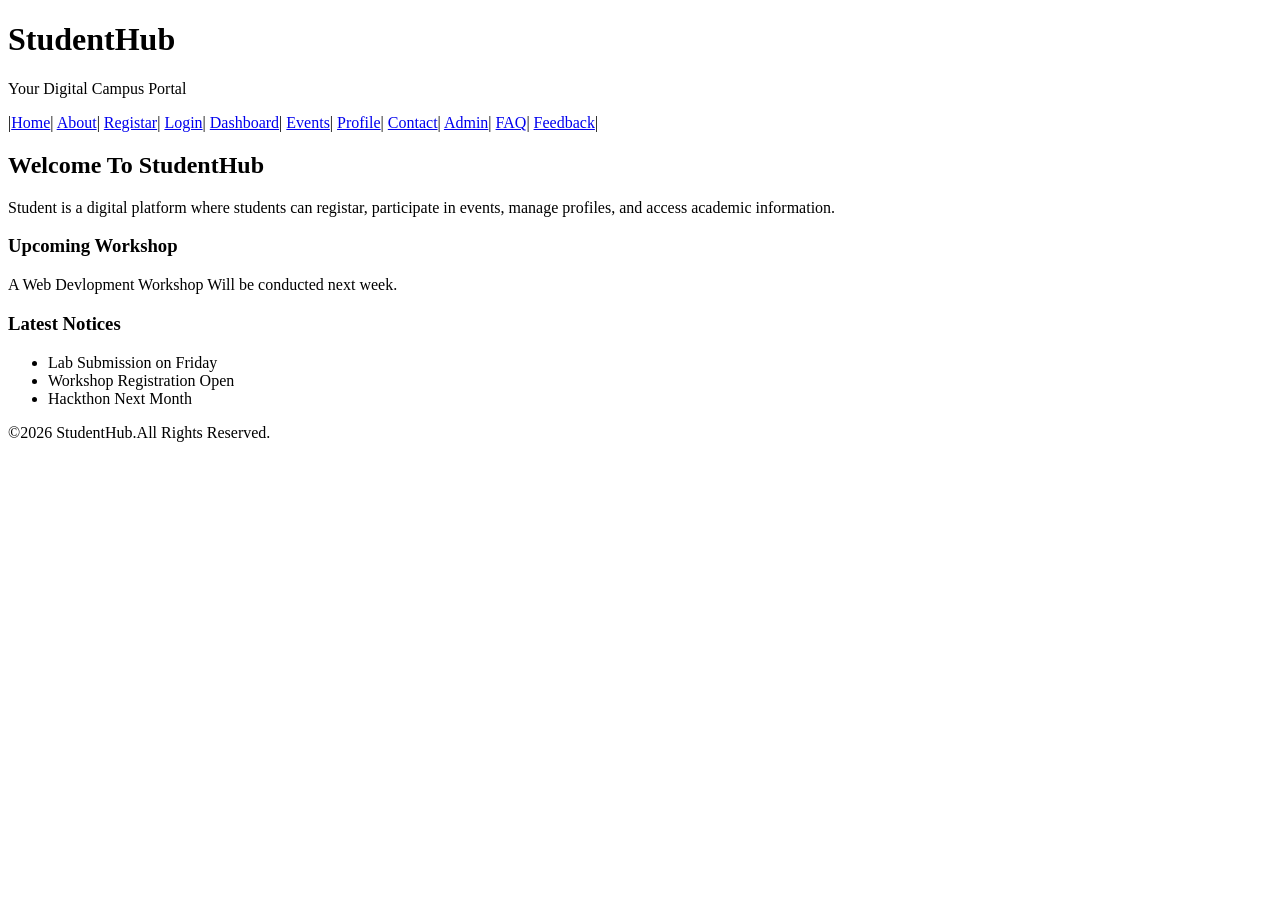
==== pages/index.html @ 727a4612 "Completed Practical 2 - Semantic HTML5 Structure" ====
<!DOCTYPE html>
<html lang="en">
<head>
    <meta charset="UTF-8">
    <meta name="viewport" content="width=device-width, initial-scale=1.0">
    <title>StudentHub - Home</title>
</head>
<body>
    <header>
        <h1>
             StudentHub
        </h1>
        <p>
           Your Digital Campus Portal
        </p>
        <nav>
        |<a href="index.html">Home</a>|
        <a href="about.html">About</a>|
        <a href="registar.html">Registar</a>|
        <a href="login.html">Login</a>|
        <a href="dashboard.html">Dashboard</a>|
        <a href="events.html">Events</a>|
        <a href="profile.html">Profile</a>|
        <a href="contact.html">Contact</a>|
        <a href="admin.html">Admin</a>|
        <a href="faq.html">FAQ</a>|
        <a href="feedback.html">Feedback</a>|
        </nav>
        </header>
        <main>
            <section>
                <h2>
                    Welcome To StudentHub
                </h2>
                <p>
                    Student is a digital platform where students can registar,
                     participate in events, manage profiles, and access academic information.
                </p>
            </section>
            <article>
                <h3>
                    Upcoming Workshop
                </h3>
                <p>
                    A Web Devlopment Workshop Will be conducted next week.
                </p>
            </article>
            <aside>
                <h3>
                    Latest Notices
                </h3>
                <ul>
                    <li>Lab Submission on Friday</li>
                    <li>Workshop Registration Open</li>
                    <li>Hackthon Next Month</li>
                </ul>
            </aside>
        </main>
        <footer>
            <p>&copy;2026 StudentHub.All Rights Reserved.</p>
        </footer>
</body>
</html>
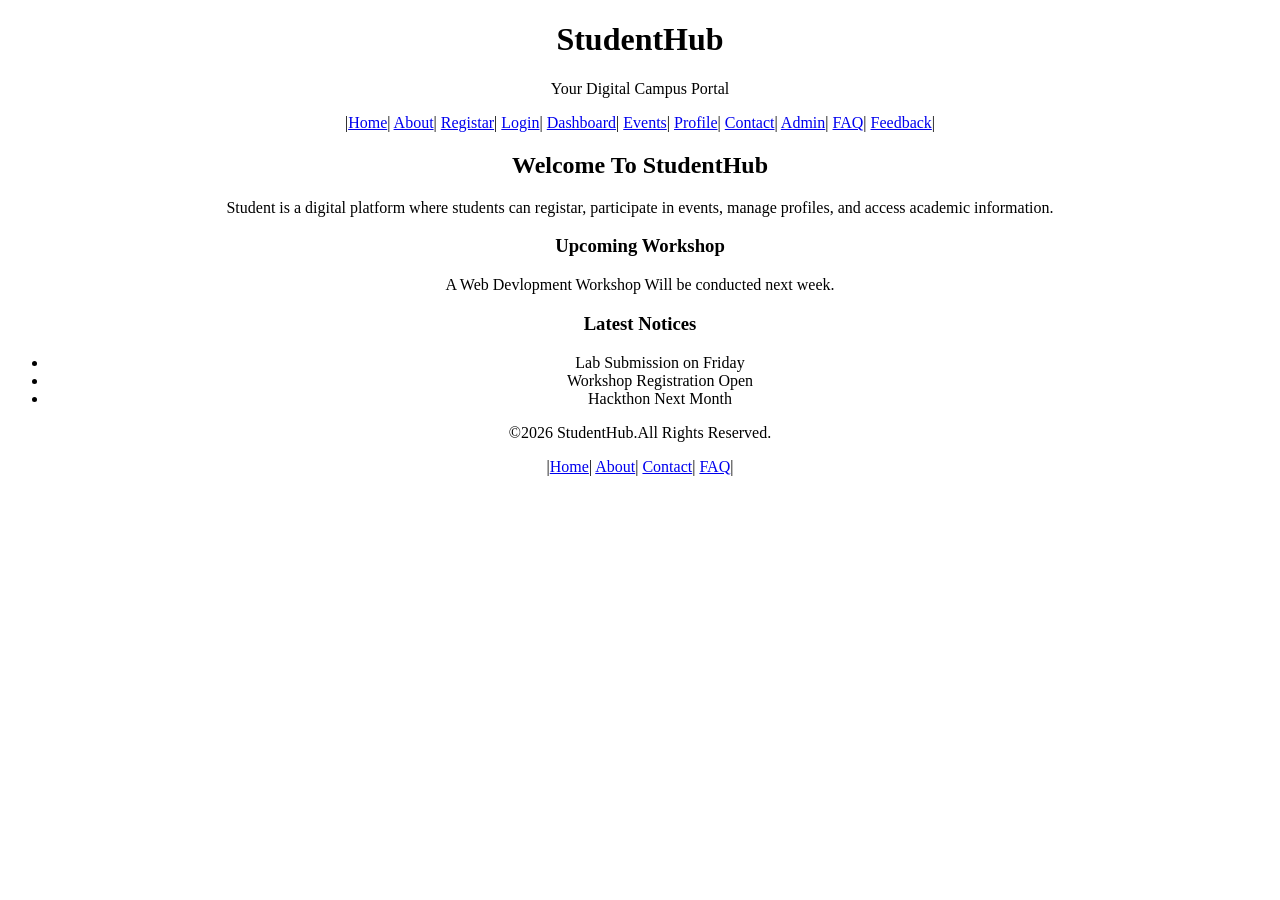
==== commit c5254215: "Completed Practical 2 - Semantic HTML5 Structure" ====
--- a/pages/index.html
+++ b/pages/index.html
@@ -5,7 +5,7 @@
     <meta name="viewport" content="width=device-width, initial-scale=1.0">
     <title>StudentHub - Home</title>
 </head>
-<body>
+<body style="text-align: center;">
     <header>
         <h1>
              StudentHub
@@ -59,5 +59,11 @@
         <footer>
             <p>&copy;2026 StudentHub.All Rights Reserved.</p>
         </footer>
+        <nav>
+        |<a href="index.html">Home</a>|
+        <a href="about.html">About</a>|
+         <a href="contact.html">Contact</a>|
+         <a href="faq.html">FAQ</a>|
+        </nav>
 </body>
 </html>
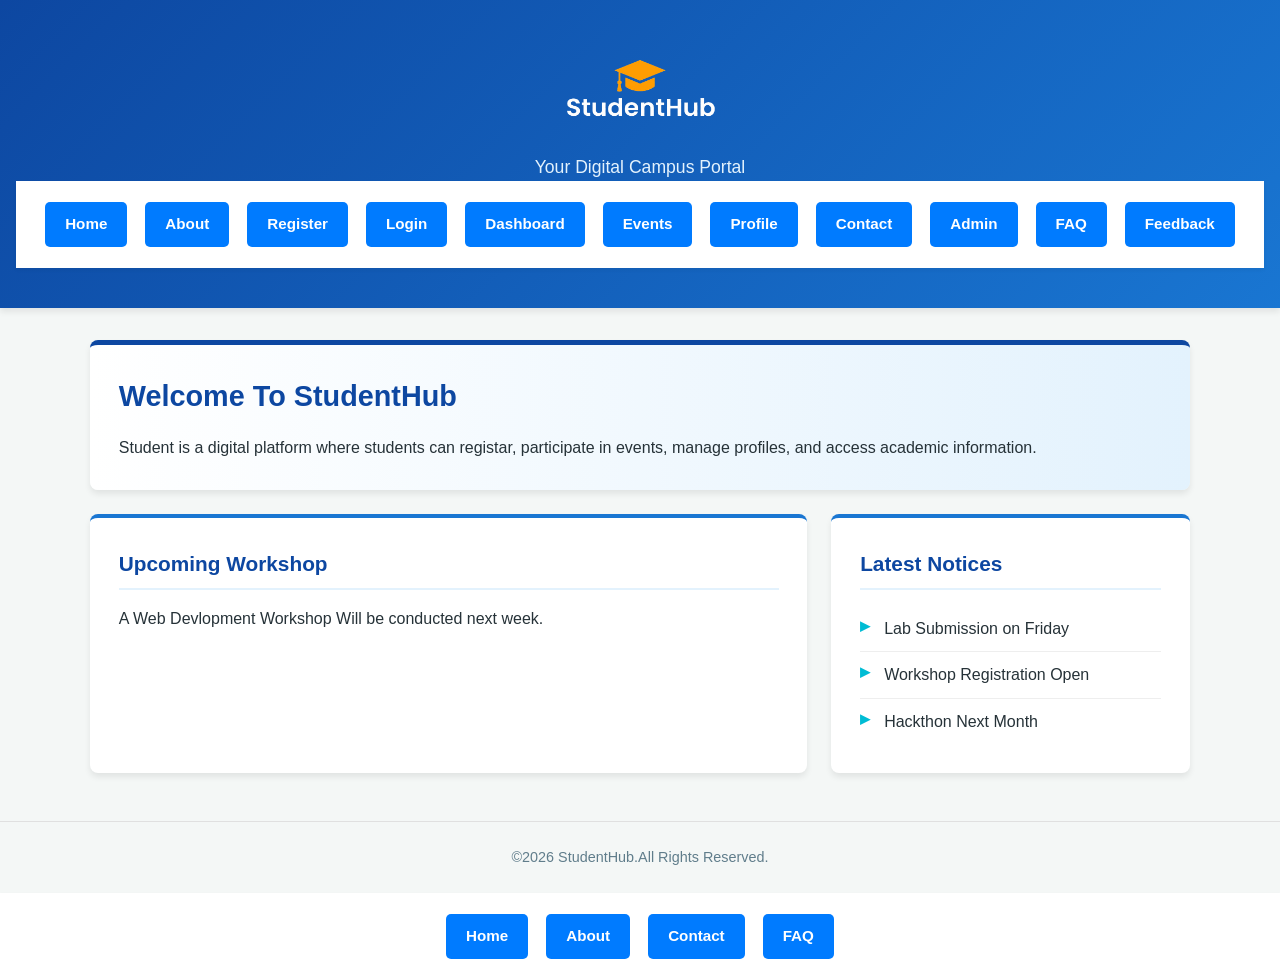
==== commit 8d4e8af2: "Practical -3 CSS" ====
--- a/pages/index.html
+++ b/pages/index.html
@@ -4,28 +4,32 @@
     <meta charset="UTF-8">
     <meta name="viewport" content="width=device-width, initial-scale=1.0">
     <title>StudentHub - Home</title>
+    <link rel="icon" type="image/png" href="../image/favicon.ico">
+     <link rel="stylesheet" href="../style.css">
+     
 </head>
-<body style="text-align: center;">
+<body>
     <header>
-        <h1>
+         <img src="../image/logo.png" alt="StudentHub Logo" width="80">
+        <!-- <h1>
              StudentHub
-        </h1>
+        </h1> -->
         <p>
            Your Digital Campus Portal
         </p>
         <nav>
-        |<a href="index.html">Home</a>|
-        <a href="about.html">About</a>|
-        <a href="registar.html">Registar</a>|
-        <a href="login.html">Login</a>|
-        <a href="dashboard.html">Dashboard</a>|
-        <a href="events.html">Events</a>|
-        <a href="profile.html">Profile</a>|
-        <a href="contact.html">Contact</a>|
-        <a href="admin.html">Admin</a>|
-        <a href="faq.html">FAQ</a>|
-        <a href="feedback.html">Feedback</a>|
-        </nav>
+    <a href="index.html" class="btn">Home</a>
+    <a href="about.html" class="btn">About</a>
+    <a href="registar.html" class="btn">Register</a>
+    <a href="login.html" class="btn">Login</a>
+    <a href="dashboard.html" class="btn">Dashboard</a>
+    <a href="events.html" class="btn">Events</a>
+    <a href="profile.html" class="btn">Profile</a>
+    <a href="contact.html" class="btn">Contact</a>
+    <a href="admin.html" class="btn">Admin</a>
+    <a href="faq.html" class="btn">FAQ</a>
+    <a href="feedback.html" class="btn">Feedback</a>
+</nav>
         </header>
         <main>
             <section>
@@ -52,18 +56,18 @@
                 <ul>
                     <li>Lab Submission on Friday</li>
                     <li>Workshop Registration Open</li>
-                    <li>Hackthon Next Month</li>
+                    <li>Hackthon Next Month</p>
                 </ul>
             </aside>
         </main>
         <footer>
-            <p>&copy;2026 StudentHub.All Rights Reserved.</p>
+            <p4>&copy;2026 StudentHub.All Rights Reserved.</p4>
         </footer>
         <nav>
-        |<a href="index.html">Home</a>|
-        <a href="about.html">About</a>|
-         <a href="contact.html">Contact</a>|
-         <a href="faq.html">FAQ</a>|
+        <a href="index.html" class="btn">Home</a>
+        <a href="about.html" class="btn">About</a>
+         <a href="contact.html" class="btn">Contact</a>
+         <a href="faq.html" class="btn">FAQ</a>
         </nav>
 </body>
 </html>
--- a/style.css
+++ b/style.css
@@ -0,0 +1,205 @@
+header img{
+    width: 180px;   /* 90px ki jagah 180px */
+    height: auto;
+    display: block;
+    margin: 0 auto 15px;
+}
+/* =========================================
+   1. CSS VARIABLES & RESET
+========================================= */
+:root {
+  --primary-blue: #0d47a1;     /* Deep navy blue matching the pen/shield */
+  --secondary-blue: #1976d2;   /* Vibrant blue matching the graduation cap */
+  --light-blue: #e3f2fd;       /* Soft blue for hover states and backgrounds */
+  --accent-blue: #00bcd4;      /* Cyan highlight */
+  --text-dark: #263238;        /* Dark slate for readable body text */
+  --text-light: #607d8b;       /* Muted grey for subtitles */
+  --bg-color: #f4f7f6;         /* Light neutral page background */
+  --white: #ffffff;
+  --shadow: 0 4px 6px rgba(0, 0, 0, 0.08);
+  --radius: 8px;
+}
+
+* {
+  margin: 0;
+  padding: 0;
+  box-sizing: border-box;
+}
+
+body {
+  font-family: 'Segoe UI', Tahoma, Geneva, Verdana, sans-serif;
+  background-color: var(--bg-color);
+  color: var(--text-dark);
+  line-height: 1.6;
+  display: flex;
+  flex-direction: column;
+  min-height: 100vh;
+}
+
+/* =========================================
+   2. HEADER
+========================================= */
+header {
+  background: linear-gradient(135deg, var(--primary-blue), var(--secondary-blue));
+  color: var(--white);
+  text-align: center;
+  padding: 2.5rem 1rem;
+  box-shadow: var(--shadow);
+}
+
+header h1 {
+  font-size: 2.5rem;
+  font-weight: 700;
+  letter-spacing: 1px;
+  margin-bottom: 0.5rem;
+}
+
+header p {
+  font-size: 1.1rem;
+  color: var(--light-blue);
+  font-weight: 300;
+}
+
+/* =========================================
+   3. NAVIGATION BAR
+========================================= */
+nav {
+  background-color: var(--white);
+  display: flex;
+  flex-wrap: wrap;
+  justify-content: center;
+  gap: 8px;
+  padding: 1rem;
+  box-shadow: 0 2px 4px rgba(0,0,0,0.05);
+  position: sticky;
+  top: 0;
+  z-index: 100;
+}
+
+nav a {
+  text-decoration: none;
+  color: var(--primary-blue);
+  font-weight: 600;
+  font-size: 0.95rem;
+  padding: 8px 16px;
+  border-radius: 20px;
+  transition: all 0.3s ease;
+  text-transform: capitalize;
+}
+
+nav a:hover,
+nav a:focus {
+  background-color: var(--light-blue);
+  color: var(--primary-blue);
+  transform: translateY(-1px);
+}
+
+/* =========================================
+   4. MAIN CONTENT & CARDS
+========================================= */
+main {
+  max-width: 1100px;
+  width: 90%;
+  margin: 2rem auto;
+  display: grid;
+  grid-template-columns: 1fr;
+  gap: 1.5rem;
+  flex: 1;
+}
+
+/* On wider screens, create a dashboard layout (2 columns) */
+@media (min-width: 768px) {
+  main {
+    grid-template-columns: 2fr 1fr;
+  }
+  
+  /* Make the main welcome section span full width */
+  main section {
+    grid-column: span 2;
+  }
+  
+  /* Make footer span full width */
+  main footer {
+    grid-column: span 2;
+  }
+}
+
+/* Common styling for Section, Article, and Aside (Card UI) */
+section, article, aside {
+  background-color: var(--white);
+  padding: 1.8rem;
+  border-radius: var(--radius);
+  box-shadow: var(--shadow);
+  border-top: 4px solid var(--secondary-blue);
+}
+
+/* Highlight the main hero section */
+section {
+  border-top: 5px solid var(--primary-blue);
+  background: linear-gradient(to right, #ffffff, var(--light-blue));
+}
+
+h2, h3 {
+  color: var(--primary-blue);
+  margin-bottom: 1rem;
+  font-weight: 600;
+}
+
+h2 {
+  font-size: 1.8rem;
+}
+
+h3 {
+  font-size: 1.3rem;
+  border-bottom: 2px solid var(--light-blue);
+  padding-bottom: 0.5rem;
+}
+
+/* Notice List Styling */
+aside ul {
+  list-style-type: none;
+  padding-left: 0;
+}
+
+aside ul li {
+  position: relative;
+  padding: 10px 0 10px 24px;
+  border-bottom: 1px solid #eeeeee;
+  color: var(--text-dark);
+}
+
+aside ul li:last-child {
+  border-bottom: none;
+}
+
+/* Custom bullet points for notices */
+aside ul li::before {
+  content: "▸";
+  position: absolute;
+  left: 0;
+  color: var(--accent-blue);
+  font-weight: bold;
+  font-size: 1.2rem;
+  line-height: 1;
+}
+
+/* =========================================
+   5. FOOTER
+========================================= */
+footer {
+  text-align: center;
+  padding: 1.5rem;
+  margin-top: 1rem;
+  color: var(--text-light);
+  font-size: 0.9rem;
+  border-top: 1px solid #e0e0e0;
+}
+.btn{
+    display:inline-block;
+    padding:10px 20px;
+    margin:5px;
+    background:#007bff;
+    color:white;
+    text-decoration:none;
+    border-radius:5px;
+}
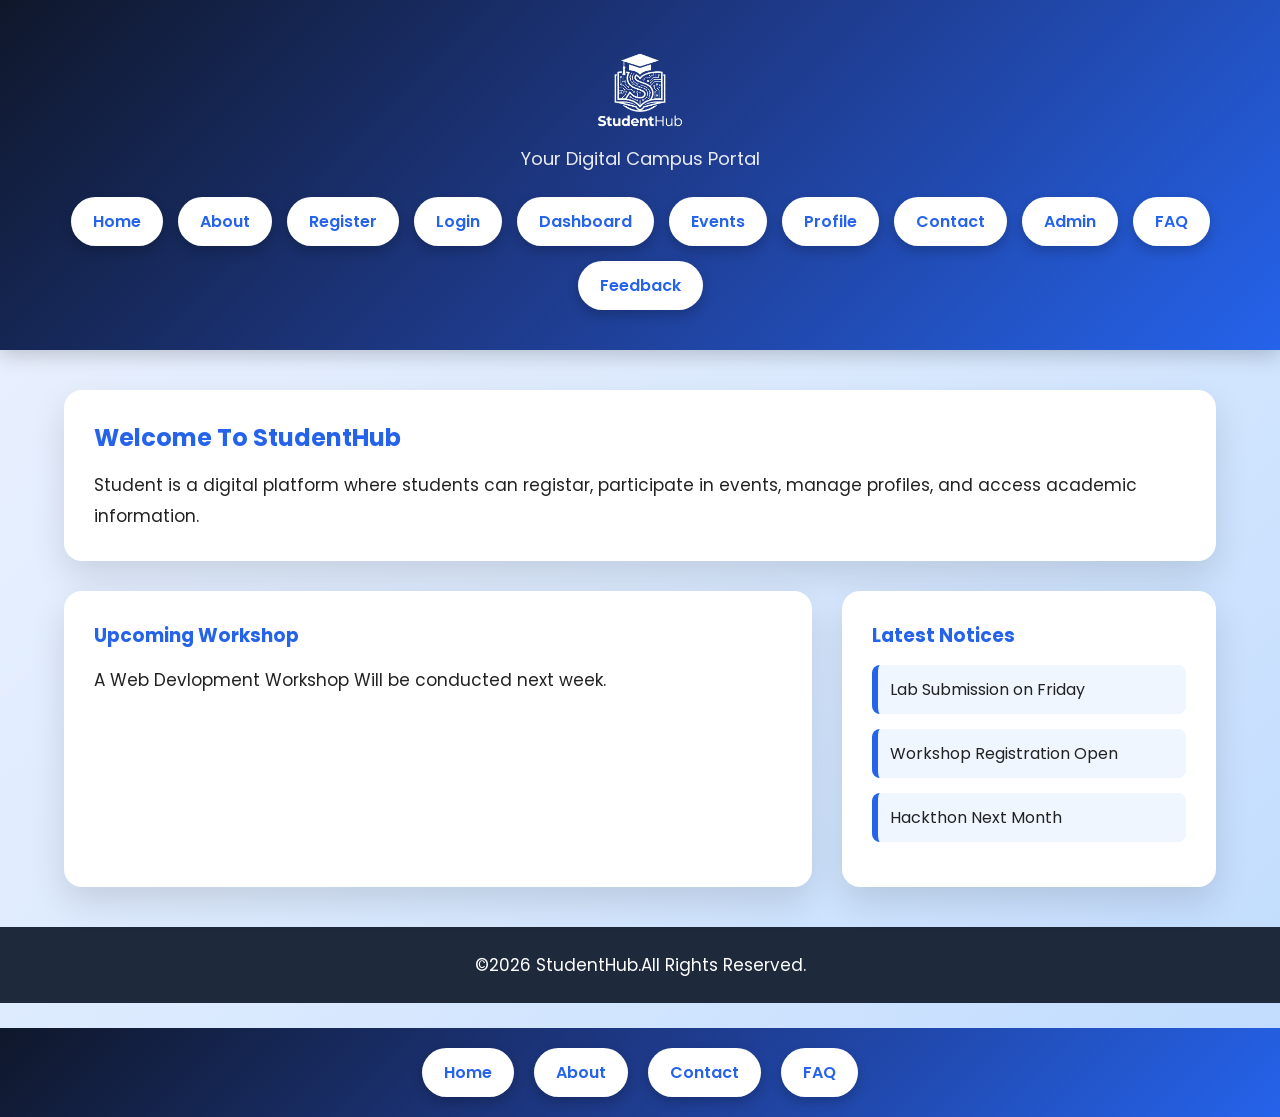
==== commit 923971a7: "Practical-3" ====
--- a/pages/index.html
+++ b/pages/index.html
@@ -5,15 +5,13 @@
     <meta name="viewport" content="width=device-width, initial-scale=1.0">
     <title>StudentHub - Home</title>
     <link rel="icon" type="image/png" href="../image/favicon.ico">
-     <link rel="stylesheet" href="../style.css">
+   <link rel="stylesheet" href="../css/style.css"
      
 </head>
 <body>
     <header>
-         <img src="../image/logo.png" alt="StudentHub Logo" width="80">
-        <!-- <h1>
-             StudentHub
-        </h1> -->
+   
+            <img src="../image/StudentHub LOGO.png" alt="StudentHub Logo" class="logo">
         <p>
            Your Digital Campus Portal
         </p>
--- a/css/style.css
+++ b/css/style.css
@@ -0,0 +1,228 @@
+/* ==========================
+   Google Font
+========================== */
+@import url('https://fonts.googleapis.com/css2?family=Poppins:wght@300;400;500;600;700&display=swap');
+
+/* ==========================
+   Reset
+========================== */
+
+*{
+    margin:0;
+    padding:0;
+    box-sizing:border-box;
+    font-family:'Poppins',sans-serif;
+}
+.logo{
+    width:180px;
+    transition:.4s;
+    animation:float 3s ease-in-out infinite;
+}
+
+.logo:hover{
+    transform:scale(1.1);
+    filter:drop-shadow(0 0 15px white);
+}
+body{
+    background:linear-gradient(135deg,#eef2ff,#dbeafe,#bfdbfe);
+    color:#222;
+    min-height:100vh;
+}
+
+/* ==========================
+   Header
+========================== */
+
+header{
+    background:linear-gradient(135deg,#0f172a,#1e3a8a,#2563eb);
+    color:white;
+    text-align:center;
+    padding:40px 20px;
+    box-shadow:0 5px 20px rgba(0,0,0,.2);
+}
+
+header h1{
+    font-size:42px;
+    margin-bottom:10px;
+    letter-spacing:2px;
+}
+
+header p{
+    font-size:18px;
+    opacity:.9;
+}
+
+/* ==========================
+   Navigation
+========================== */
+
+nav{
+    margin-top:25px;
+    display:flex;
+    justify-content:center;
+    flex-wrap:wrap;
+    gap:15px;
+}
+
+nav a{
+    text-decoration:none;
+    color:white;
+    background:white;
+    color:#2563eb;
+    padding:12px 22px;
+    border-radius:30px;
+    font-weight:600;
+    transition:.4s;
+    box-shadow:0 5px 12px rgba(0,0,0,.2);
+}
+
+nav a:hover{
+    background:#2563eb;
+    color:white;
+    transform:translateY(-5px);
+}
+
+/* ==========================
+   Main
+========================== */
+
+main{
+    width:90%;
+    max-width:1200px;
+    margin:40px auto;
+
+    display:grid;
+    grid-template-columns:2fr 1fr;
+    gap:30px;
+}
+
+/* ==========================
+   Cards
+========================== */
+
+section,
+article,
+aside{
+
+    background:white;
+    padding:30px;
+    border-radius:18px;
+    box-shadow:0 15px 35px rgba(0,0,0,.12);
+    transition:.4s;
+}
+
+section:hover,
+article:hover,
+aside:hover{
+    transform:translateY(-8px);
+}
+
+section{
+    grid-column:1/3;
+}
+
+section h2,
+article h3,
+aside h3{
+    color:#2563eb;
+    margin-bottom:15px;
+}
+
+section p,
+article p{
+    line-height:1.8;
+    font-size:17px;
+}
+
+/* ==========================
+   Notice List
+========================== */
+
+aside ul{
+    list-style:none;
+}
+
+aside li{
+    margin:15px 0;
+    padding:12px;
+    background:#eff6ff;
+    border-left:6px solid #2563eb;
+    border-radius:8px;
+    transition:.3s;
+}
+
+aside li:hover{
+    background:#dbeafe;
+    transform:translateX(8px);
+}
+
+/* ==========================
+   Footer
+========================== */
+
+footer{
+    margin-top:40px;
+    background:#1e293b;
+    color:white;
+    text-align:center;
+    padding:25px;
+    font-size:17px;
+}
+
+/* ==========================
+   Bottom Navigation
+========================== */
+
+footer + nav{
+
+    background:linear-gradient(135deg,#0f172a,#1e3a8a,#2563eb);
+    padding:20px;
+    display:flex;
+    justify-content:center;
+    gap:20px;
+    flex-wrap:wrap;
+}
+
+footer + nav a{
+
+    text-decoration:none;
+    background:white;
+    color:#2563eb;
+    padding:12px 22px;
+    border-radius:30px;
+    font-weight:600;
+    transition:.4s;
+    box-shadow:0 5px 12px rgba(0,0,0,.2);
+}
+
+footer + nav a:hover{
+
+    background:#2563eb;
+    color:white;
+    transform:translateY(-5px);
+}
+
+/* ==========================
+   Responsive
+========================== */
+
+@media(max-width:768px){
+
+main{
+    grid-template-columns:1fr;
+}
+
+section{
+    grid-column:1;
+}
+
+header h1{
+    font-size:30px;
+}
+
+nav a{
+    width:160px;
+    text-align:center;
+}
+ 
+}
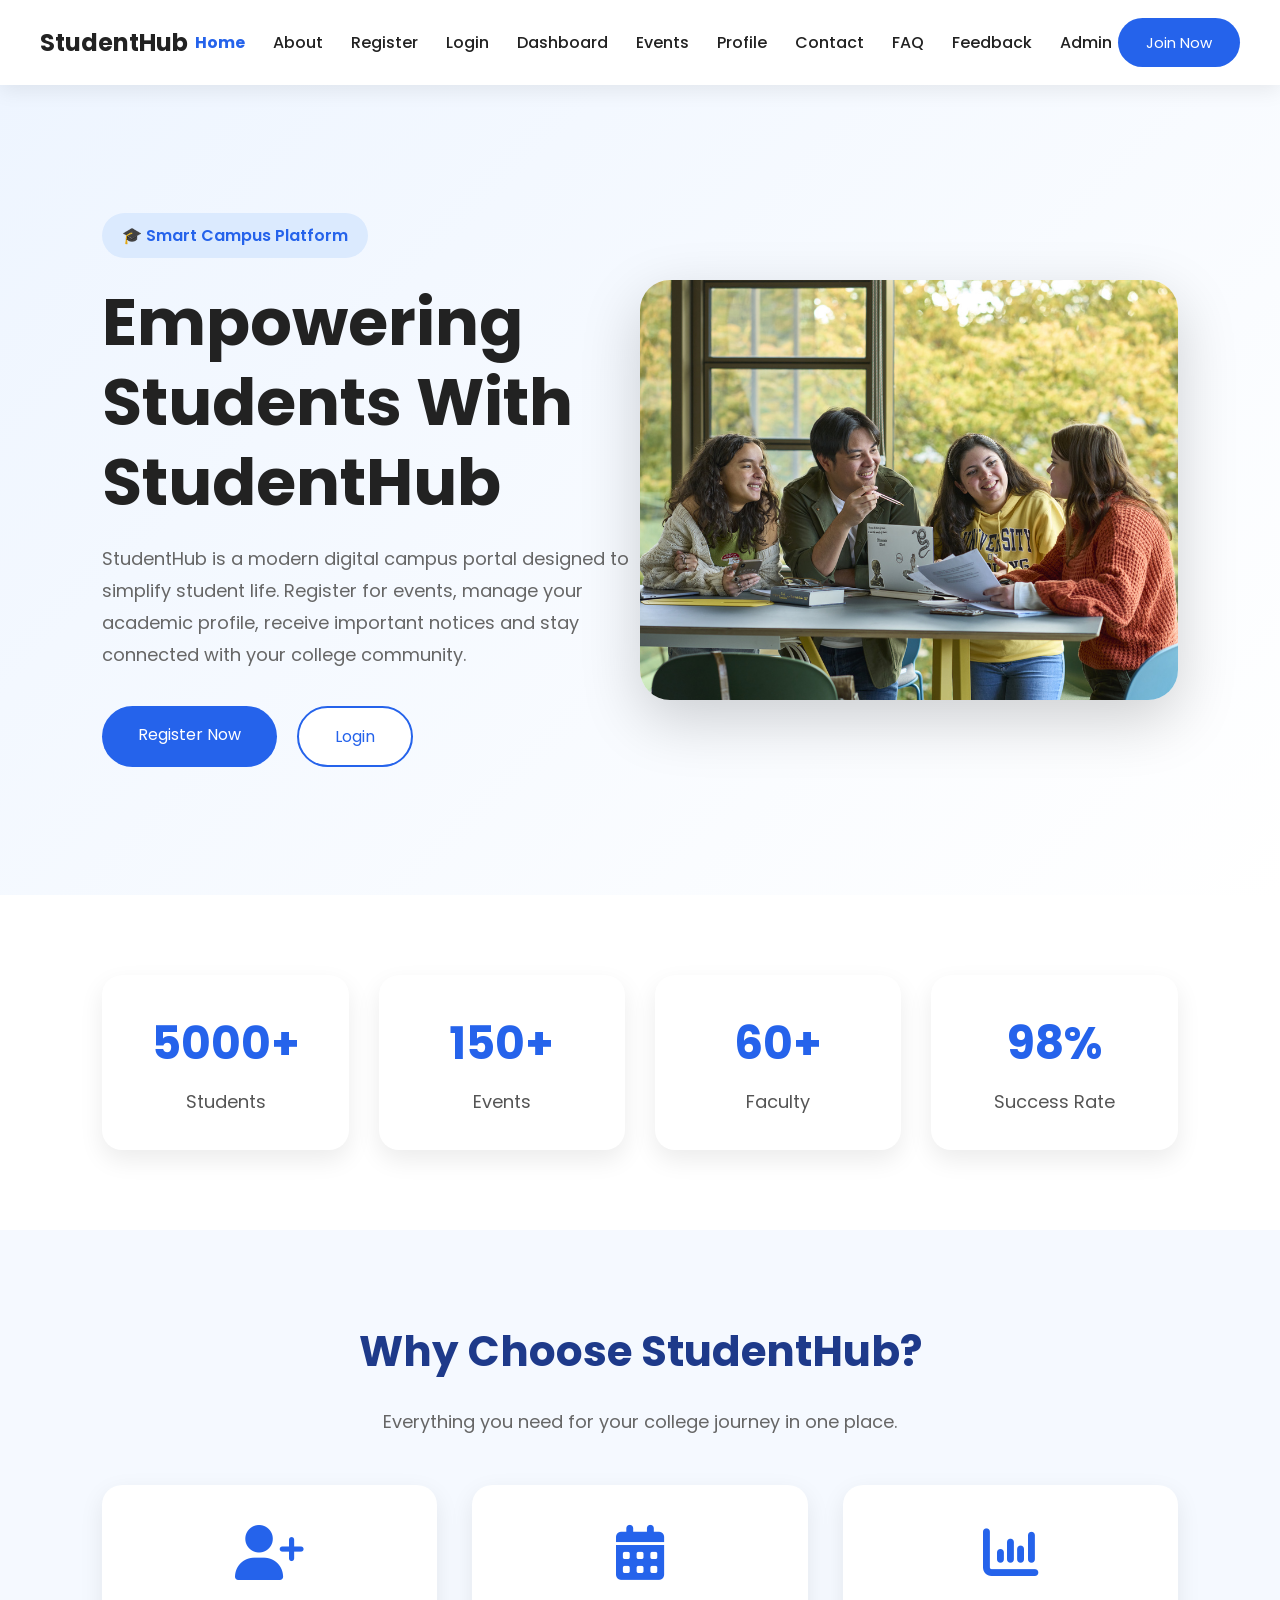
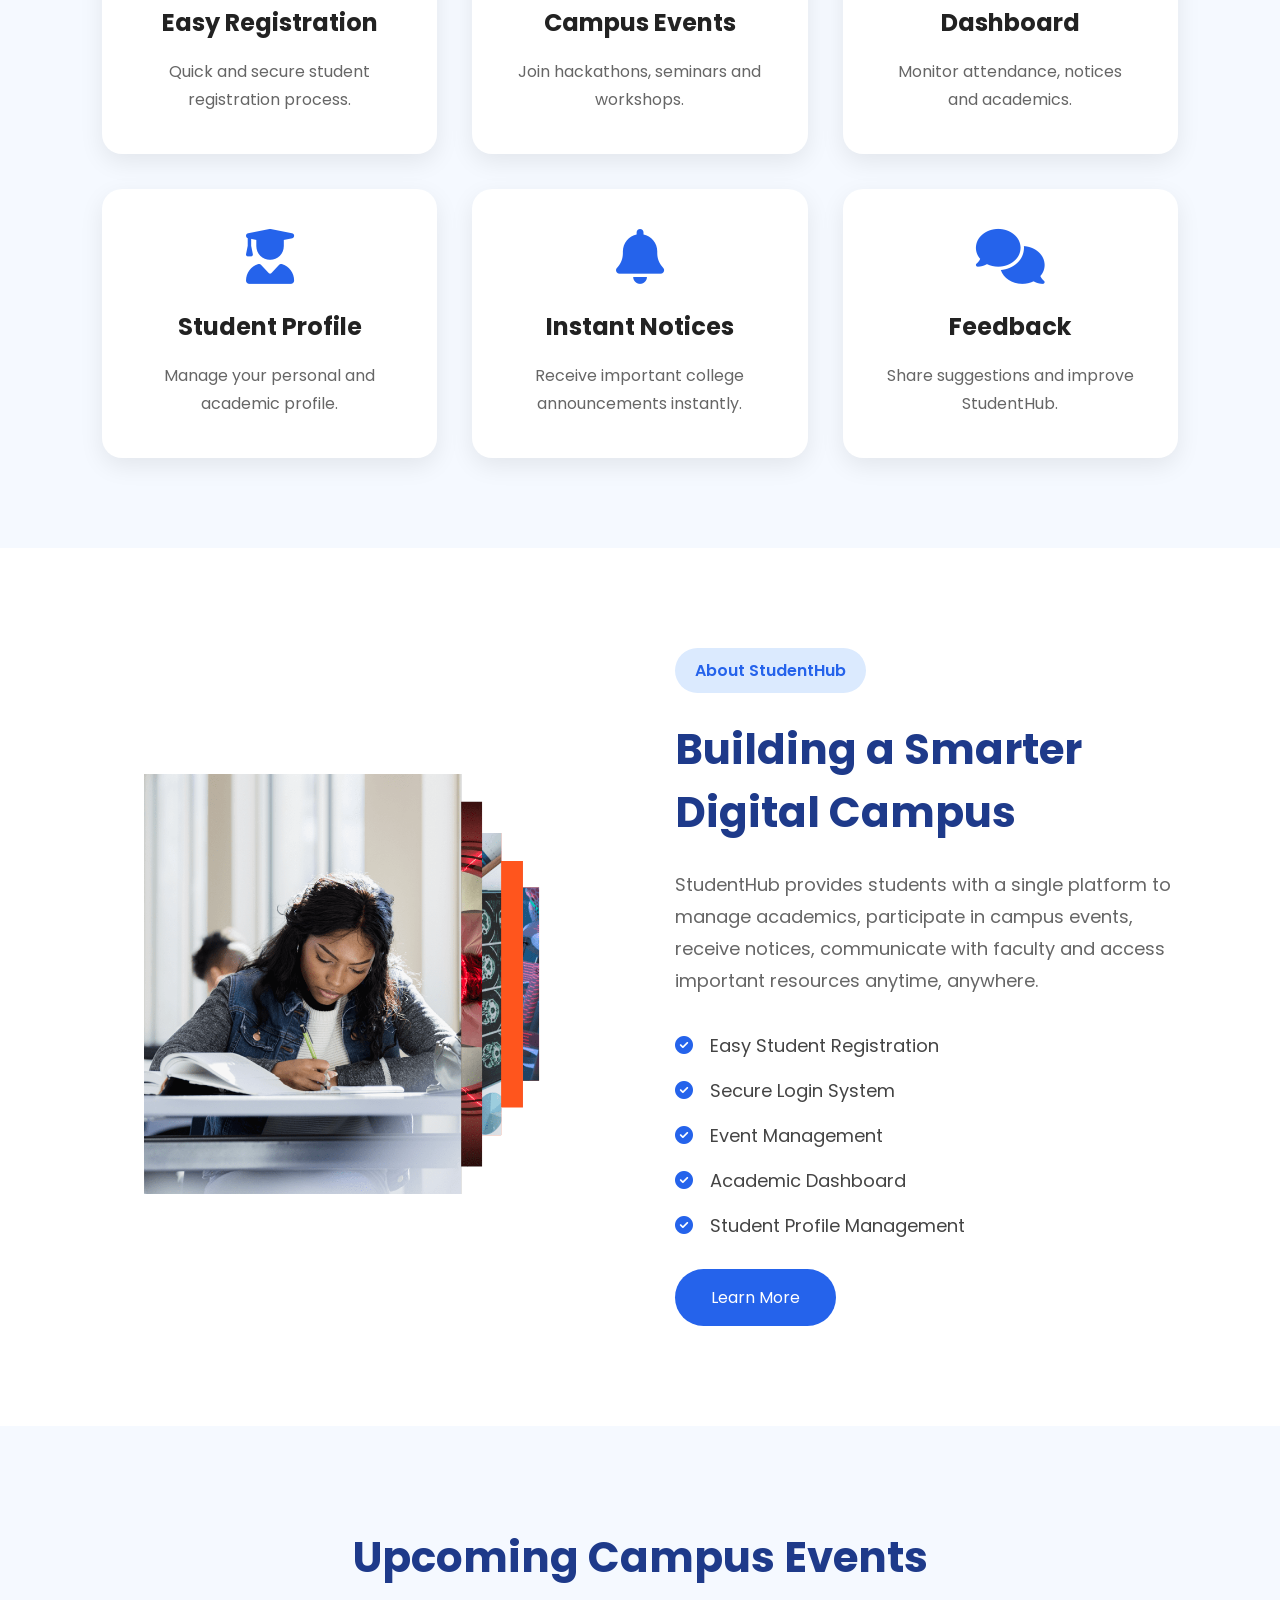
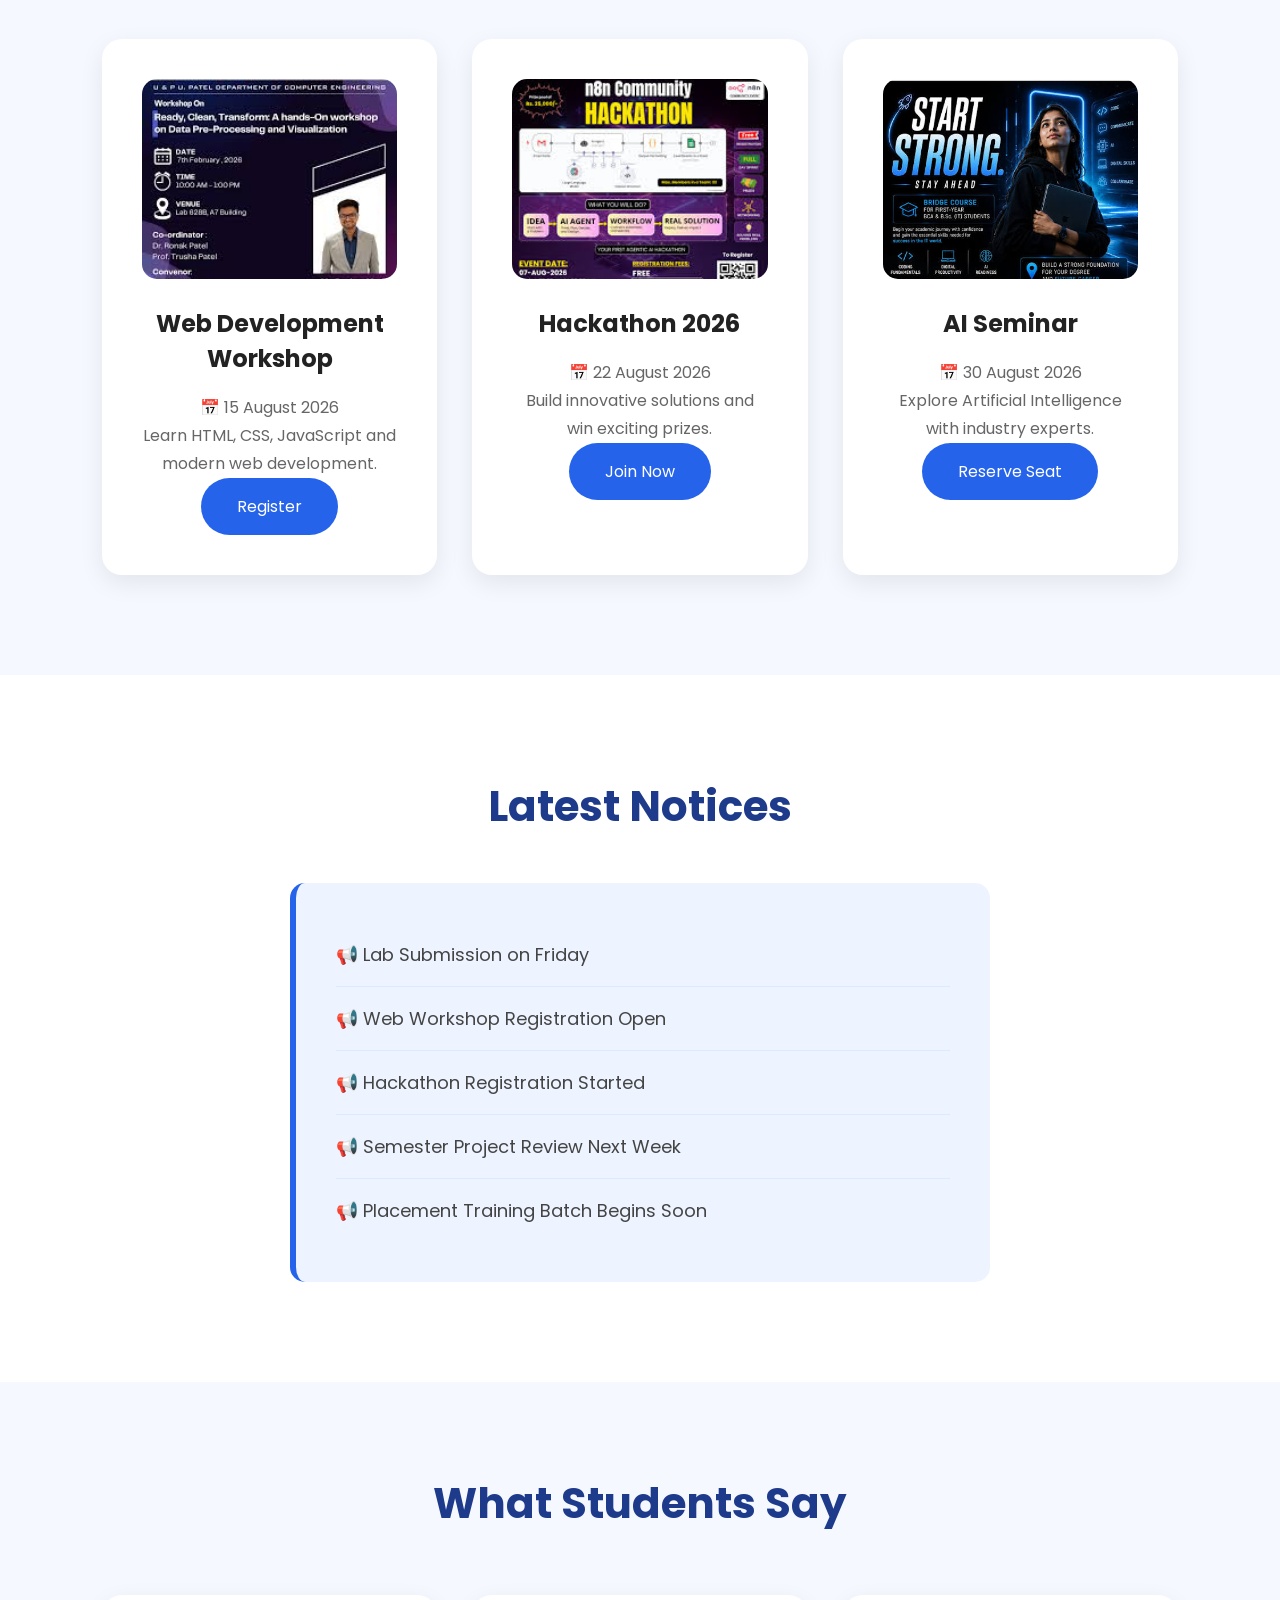
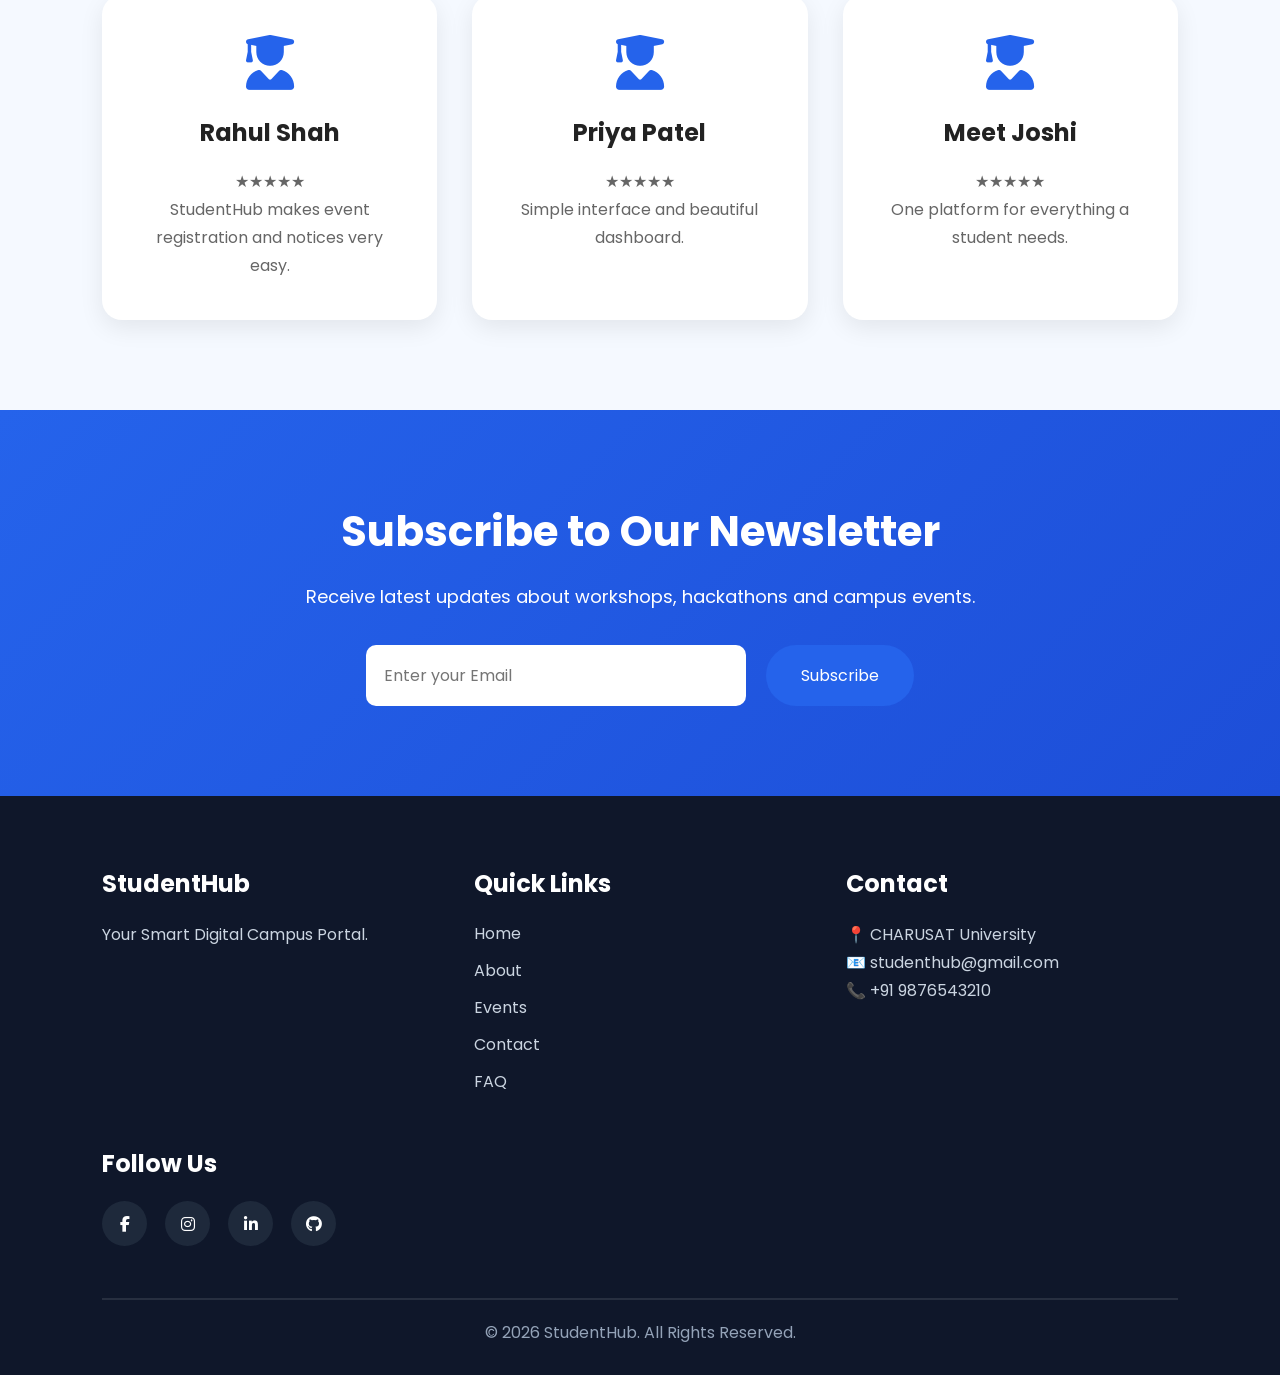
==== commit 8ba3a2d6: "Practical 5" ====
--- a/pages/index.html
+++ b/pages/index.html
@@ -1,71 +1,769 @@
 <!DOCTYPE html>
 <html lang="en">
+
 <head>
-    <meta charset="UTF-8">
-    <meta name="viewport" content="width=device-width, initial-scale=1.0">
-    <title>StudentHub - Home</title>
-    <link rel="icon" type="image/png" href="../image/favicon.ico">
-   <link rel="stylesheet" href="../css/style.css"
-     
+
+<meta charset="UTF-8">
+<meta name="viewport" content="width=device-width, initial-scale=1.0">
+
+<title>StudentHub | Digital Campus Portal</title>
+
+<meta name="description"
+content="StudentHub - Smart Digital Campus Portal">
+
+<link rel="icon" href="image/favicon.ico">
+
+<link rel="stylesheet" href="../css/style.css">
+
+<link href="https://fonts.googleapis.com/css2?family=Poppins:wght@300;400;500;600;700;800&display=swap" rel="stylesheet">
+
+<link rel="stylesheet"
+href="https://cdnjs.cloudflare.com/ajax/libs/font-awesome/6.6.0/css/all.min.css">
+
 </head>
+
 <body>
-    <header>
-   
-            <img src="../image/StudentHub LOGO.png" alt="StudentHub Logo" class="logo">
-        <p>
-           Your Digital Campus Portal
-        </p>
-        <nav>
-    <a href="index.html" class="btn">Home</a>
-    <a href="about.html" class="btn">About</a>
-    <a href="registar.html" class="btn">Register</a>
-    <a href="login.html" class="btn">Login</a>
-    <a href="dashboard.html" class="btn">Dashboard</a>
-    <a href="events.html" class="btn">Events</a>
-    <a href="profile.html" class="btn">Profile</a>
-    <a href="contact.html" class="btn">Contact</a>
-    <a href="admin.html" class="btn">Admin</a>
-    <a href="faq.html" class="btn">FAQ</a>
-    <a href="feedback.html" class="btn">Feedback</a>
+
+<!--================ NAVBAR =================-->
+
+<header>
+
+<div>
+<h2>StudentHub</h2>
+
+</div>
+
+<nav>
+
+<a href="index.html" class="active">Home</a>
+
+<a href="about.html">About</a>
+
+<a href="registar.html">Register</a>
+
+<a href="login.html">Login</a>
+
+<a href="dashboard.html">Dashboard</a>
+
+<a href="events.html">Events</a>
+
+<a href="profile.html">Profile</a>
+
+<a href="contact.html">Contact</a>
+
+<a href="faq.html">FAQ</a>
+
+<a href="feedback.html">Feedback</a>
+
+<a href="admin.html">Admin</a>
+
 </nav>
-        </header>
-        <main>
-            <section>
-                <h2>
-                    Welcome To StudentHub
-                </h2>
-                <p>
-                    Student is a digital platform where students can registar,
-                     participate in events, manage profiles, and access academic information.
-                </p>
-            </section>
-            <article>
-                <h3>
-                    Upcoming Workshop
-                </h3>
-                <p>
-                    A Web Devlopment Workshop Will be conducted next week.
-                </p>
-            </article>
-            <aside>
-                <h3>
-                    Latest Notices
-                </h3>
-                <ul>
-                    <li>Lab Submission on Friday</li>
-                    <li>Workshop Registration Open</li>
-                    <li>Hackthon Next Month</p>
-                </ul>
-            </aside>
-        </main>
-        <footer>
-            <p4>&copy;2026 StudentHub.All Rights Reserved.</p4>
-        </footer>
-        <nav>
-        <a href="index.html" class="btn">Home</a>
-        <a href="about.html" class="btn">About</a>
-         <a href="contact.html" class="btn">Contact</a>
-         <a href="faq.html" class="btn">FAQ</a>
-        </nav>
+
+<a href="../pages/registar.html" class="nav-btn">
+
+Join Now
+
+</a>
+
+</header>
+
+<!--================ HERO =================-->
+
+<section class="hero">
+
+<div class="left">
+
+<span class="tag">
+
+🎓 Smart Campus Platform
+
+</span>
+
+<h1>
+
+Empowering Students With
+
+StudentHub
+
+</h1>
+
+<p>
+
+StudentHub is a modern digital campus portal designed
+to simplify student life. Register for events, manage
+your academic profile, receive important notices and
+stay connected with your college community.
+
+</p>
+
+<div class="buttons">
+
+<a href="../pages/registar.html"
+class="primary">
+
+Register Now
+
+</a>
+
+<a href="login.html"
+class="secondary">
+
+Login
+
+</a>
+
+</div>
+
+</div>
+
+<div class="right">
+
+<img src="../image/DSC2576.jpg"
+alt="Students">
+
+</div>
+
+</section>
+
+<!--================ STATISTICS =================-->
+
+<section class="stats">
+
+<div class="stat">
+
+<h2>
+
+5000+
+
+</h2>
+
+<p>
+
+Students
+
+</p>
+
+</div>
+
+<div class="stat">
+
+<h2>
+
+150+
+
+</h2>
+
+<p>
+
+Events
+
+</p>
+
+</div>
+
+<div class="stat">
+
+<h2>
+
+60+
+
+</h2>
+
+<p>
+
+Faculty
+
+</p>
+
+</div>
+
+<div class="stat">
+
+<h2>
+
+98%
+
+</h2>
+
+<p>
+
+Success Rate
+
+</p>
+
+</div>
+
+</section>
+
+<!--================ FEATURES =================-->
+
+<section class="features">
+
+<h2>
+
+Why Choose StudentHub?
+
+</h2>
+
+<p class="subtitle">
+
+Everything you need for your college journey
+in one place.
+
+</p>
+
+<div class="cards">
+
+<div class="card">
+
+<i class="fa-solid fa-user-plus"></i>
+
+<h3>
+
+Easy Registration
+
+</h3>
+
+<p>
+
+Quick and secure student registration process.
+
+</p>
+
+</div>
+
+<div class="card">
+
+<i class="fa-solid fa-calendar-days"></i>
+
+<h3>
+
+Campus Events
+
+</h3>
+
+<p>
+
+Join hackathons, seminars and workshops.
+
+</p>
+
+</div>
+
+<div class="card">
+
+<i class="fa-solid fa-chart-column"></i>
+
+<h3>
+
+Dashboard
+
+</h3>
+
+<p>
+
+Monitor attendance, notices and academics.
+
+</p>
+
+</div>
+
+<div class="card">
+
+<i class="fa-solid fa-user-graduate"></i>
+
+<h3>
+
+Student Profile
+
+</h3>
+
+<p>
+
+Manage your personal and academic profile.
+
+</p>
+
+</div>
+
+<div class="card">
+
+<i class="fa-solid fa-bell"></i>
+
+<h3>
+
+Instant Notices
+
+</h3>
+
+<p>
+
+Receive important college announcements instantly.
+
+</p>
+
+</div>
+
+<div class="card">
+
+<i class="fa-solid fa-comments"></i>
+
+<h3>
+
+Feedback
+
+</h3>
+
+<p>
+
+Share suggestions and improve StudentHub.
+
+</p>
+
+</div>
+
+</div>
+
+</section>
+<!--================ ABOUT =================-->
+
+<section class="about">
+
+<div class="about-left">
+
+<img src="../image/Medical_Student2-min.webp" alt="About StudentHub">
+
+</div>
+
+<div class="about-right">
+
+<span class="tag">
+
+About StudentHub
+
+</span>
+
+<h2>
+
+Building a Smarter Digital Campus
+
+</h2>
+
+<p>
+
+StudentHub provides students with a single platform to
+manage academics, participate in campus events,
+receive notices, communicate with faculty and
+access important resources anytime, anywhere.
+
+</p>
+
+<ul class="about-list">
+
+<li><i class="fa-solid fa-circle-check"></i> Easy Student Registration</li>
+
+<li><i class="fa-solid fa-circle-check"></i> Secure Login System</li>
+
+<li><i class="fa-solid fa-circle-check"></i> Event Management</li>
+
+<li><i class="fa-solid fa-circle-check"></i> Academic Dashboard</li>
+
+<li><i class="fa-solid fa-circle-check"></i> Student Profile Management</li>
+
+</ul>
+
+<a href="about.html" class="primary">
+
+Learn More
+
+</a>
+
+</div>
+
+</section>
+
+<!--================ EVENTS =================-->
+
+<section class="event">
+
+<h2>
+
+Upcoming Campus Events
+
+</h2>
+
+<div class="cards">
+
+<div class="card">
+
+<img src="../image/workshop.jpg" class="event-img">
+
+<h3>
+
+Web Development Workshop
+
+</h3>
+
+<p>
+
+📅 15 August 2026
+
+</p>
+
+<p>
+
+Learn HTML, CSS, JavaScript and modern web development.
+
+</p>
+
+<a href="events.html" class="primary">
+
+Register
+
+</a>
+
+</div>
+
+<div class="card">
+
+<img src="../image/hackthon.jpg" class="event-img">
+
+<h3>
+
+Hackathon 2026
+
+</h3>
+
+<p>
+
+📅 22 August 2026
+
+</p>
+
+<p>
+
+Build innovative solutions and win exciting prizes.
+
+</p>
+
+<a href="events.html" class="primary">
+
+Join Now
+
+</a>
+
+</div>
+
+<div class="card">
+
+<img src="../image/ai.jpg" class="event-img">
+
+<h3>
+
+AI Seminar
+
+</h3>
+
+<p>
+
+📅 30 August 2026
+
+</p>
+
+<p>
+
+Explore Artificial Intelligence with industry experts.
+
+</p>
+
+<a href="events.html" class="primary">
+
+Reserve Seat
+
+</a>
+
+</div>
+
+</div>
+
+</section>
+
+<!--================ NOTICE =================-->
+
+<section class="notice">
+
+<h2>
+
+Latest Notices
+
+</h2>
+
+<div class="notice-box">
+
+<ul>
+
+<li>📢 Lab Submission on Friday</li>
+
+<li>📢 Web Workshop Registration Open</li>
+
+<li>📢 Hackathon Registration Started</li>
+
+<li>📢 Semester Project Review Next Week</li>
+
+<li>📢 Placement Training Batch Begins Soon</li>
+
+</ul>
+
+</div>
+
+</section>
+
+<!--================ TESTIMONIAL =================-->
+
+<section class="features">
+
+<h2>
+
+What Students Say
+
+</h2>
+
+<div class="cards">
+
+<div class="card">
+
+<i class="fa-solid fa-user-graduate"></i>
+
+<h3>
+
+Rahul Shah
+
+</h3>
+
+<p>
+
+★★★★★
+
+</p>
+
+<p>
+
+StudentHub makes event registration and notices
+very easy.
+
+</p>
+
+</div>
+
+<div class="card">
+
+<i class="fa-solid fa-user-graduate"></i>
+
+<h3>
+
+Priya Patel
+
+</h3>
+
+<p>
+
+★★★★★
+
+</p>
+
+<p>
+
+Simple interface and beautiful dashboard.
+
+</p>
+
+</div>
+
+<div class="card">
+
+<i class="fa-solid fa-user-graduate"></i>
+
+<h3>
+
+Meet Joshi
+
+</h3>
+
+<p>
+
+★★★★★
+
+</p>
+
+<p>
+
+One platform for everything a student needs.
+
+</p>
+
+</div>
+
+</div>
+
+</section>
+
+<!--================ NEWSLETTER =================-->
+
+<section class="newsletter">
+
+<h2>
+
+Subscribe to Our Newsletter
+
+</h2>
+
+<p>
+
+Receive latest updates about workshops,
+hackathons and campus events.
+
+</p>
+
+<form>
+
+<input
+type="email"
+placeholder="Enter your Email">
+
+<button
+type="submit"
+class="primary">
+
+Subscribe
+
+</button>
+
+</form>
+
+</section>
+
+<!--================ FOOTER =================-->
+
+<footer>
+
+<div class="footer-content">
+
+<div>
+
+<h3>
+
+StudentHub
+
+</h3>
+
+<p>
+
+Your Smart Digital Campus Portal.
+
+</p>
+
+</div>
+
+<div>
+
+<h3>
+
+Quick Links
+
+</h3>
+
+<a href="index.html">Home</a>
+
+<a href="about.html">About</a>
+
+<a href="events.html">Events</a>
+
+<a href="contact.html">Contact</a>
+
+<a href="faq.html">FAQ</a>
+
+</div>
+
+<div>
+
+<h3>
+
+Contact
+
+</h3>
+
+<p>
+
+📍 CHARUSAT University
+
+</p>
+
+<p>
+
+📧 studenthub@gmail.com
+
+</p>
+
+<p>
+
+📞 +91 9876543210
+
+</p>
+
+</div>
+
+<div>
+
+<h3>
+
+Follow Us
+
+</h3>
+
+<div class="social">
+
+<a href="#">
+
+<i class="fab fa-facebook-f"></i>
+
+</a>
+
+<a href="#">
+
+<i class="fab fa-instagram"></i>
+
+</a>
+
+<a href="#">
+
+<i class="fab fa-linkedin-in"></i>
+
+</a>
+
+<a href="#">
+
+<i class="fab fa-github"></i>
+
+</a>
+
+</div>
+
+</div>
+
+</div>
+
+<hr>
+
+<p class="copy">
+
+© 2026 StudentHub. All Rights Reserved.
+
+</p>
+
+</footer>
+
+<script src="../js/script.js"></script>
+
 </body>
+
 </html>
--- a/css/style.css
+++ b/css/style.css
@@ -1,11 +1,10 @@
-/* ==========================
-   Google Font
-========================== */
-@import url('https://fonts.googleapis.com/css2?family=Poppins:wght@300;400;500;600;700&display=swap');
-
-/* ==========================
-   Reset
-========================== */
+/*============================
+
+GOOGLE FONT
+
+=============================*/
+
+@import url('https://fonts.googleapis.com/css2?family=Poppins:wght@300;400;500;600;700;800&display=swap');
 
 *{
     margin:0;
@@ -13,216 +12,1419 @@
     box-sizing:border-box;
     font-family:'Poppins',sans-serif;
 }
+
+html{
+    scroll-behavior:smooth;
+}
+
+body{
+
+    background:#f5f9ff;
+    color:#222;
+}
+
+/*============================
+NAVBAR
+=============================*/
+
+header{
+    width:100%;
+    height:85px;
+    display:flex;
+    justify-content:space-between;
+    align-items:center;
+
+    padding:0 40px;
+    background:#fff;
+
+    position:sticky;
+    top:0;
+    z-index:1000;
+
+    box-shadow:0 5px 20px rgba(0,0,0,.08);
+}
+
 .logo{
-    width:180px;
-    transition:.4s;
-    animation:float 3s ease-in-out infinite;
-}
-
-.logo:hover{
-    transform:scale(1.1);
-    filter:drop-shadow(0 0 15px white);
-}
-body{
-    background:linear-gradient(135deg,#eef2ff,#dbeafe,#bfdbfe);
+
+    display:flex;
+    align-items:center;
+    gap:12px;
+
+}
+
+.logo img{
+
+    width:55px;
+
+}
+
+.logo h2{
+
+    color:#2563eb;
+    font-size:28px;
+
+}
+
+nav{
+
+    display:flex;
+    gap:28px;
+
+}
+
+nav a{
+
+    text-decoration:none;
+
     color:#222;
-    min-height:100vh;
-}
-
-/* ==========================
-   Header
-========================== */
-
-header{
-    background:linear-gradient(135deg,#0f172a,#1e3a8a,#2563eb);
+
+    font-weight:500;
+
+    transition:.3s;
+
+}
+
+nav a:hover{
+
+    color:#2563eb;
+
+}
+
+.nav-btn{
+
+    padding:13px 28px;
+
+    border:none;
+
+    border-radius:40px;
+
+    background:#2563eb;
+
+    color:#fff;
+
+    cursor:pointer;
+
+    font-size:15px;
+
+    transition:.3s;
+
+}
+
+.nav-btn:hover{
+
+    transform:translateY(-4px);
+
+    background:#1d4ed8;
+
+}
+
+/*============================
+HERO
+=============================*/
+
+.hero{
+
+    width:100%;
+
+    min-height:90vh;
+
+    display:flex;
+
+    justify-content:space-between;
+
+    align-items:center;
+
+    padding:70px 8%;
+
+    background:linear-gradient(135deg,#eef5ff,#ffffff);
+
+}
+
+.left{
+
+    width:50%;
+
+}
+
+.tag{
+
+    display:inline-block;
+
+    padding:10px 20px;
+
+    border-radius:50px;
+
+    background:#dbeafe;
+
+    color:#2563eb;
+
+    font-weight:600;
+
+    margin-bottom:25px;
+
+}
+
+.left h1{
+
+    font-size:65px;
+
+    line-height:80px;
+
+    margin-bottom:20px;
+
+}
+
+.left h1 span{
+
+    color:#2563eb;
+
+}
+
+.left p{
+
+    color:#666;
+
+    line-height:32px;
+
+    font-size:18px;
+
+    margin-bottom:35px;
+
+}
+
+.buttons{
+
+    display:flex;
+
+    gap:20px;
+
+}
+
+.primary{
+
+    padding:16px 36px;
+
+    border:none;
+
+    border-radius:40px;
+
+    background:#2563eb;
+
+    color:#fff;
+
+    cursor:pointer;
+
+    font-size:16px;
+
+    transition:.3s;
+
+}
+
+.primary:hover{
+
+    transform:translateY(-5px);
+
+    box-shadow:0 12px 25px rgba(37,99,235,.35);
+
+}
+
+.secondary{
+
+    padding:16px 36px;
+
+    border:2px solid #2563eb;
+
+    border-radius:40px;
+
+    background:#fff;
+
+    color:#2563eb;
+
+    cursor:pointer;
+
+    font-size:16px;
+
+    transition:.3s;
+
+}
+
+.secondary:hover{
+
+    background:#2563eb;
+
     color:white;
-    text-align:center;
-    padding:40px 20px;
-    box-shadow:0 5px 20px rgba(0,0,0,.2);
-}
-
-header h1{
-    font-size:42px;
-    margin-bottom:10px;
-    letter-spacing:2px;
-}
-
-header p{
-    font-size:18px;
-    opacity:.9;
-}
-
-/* ==========================
-   Navigation
-========================== */
-
-nav{
-    margin-top:25px;
+
+}
+
+.right{
+
+    width:50%;
     display:flex;
     justify-content:center;
-    flex-wrap:wrap;
-    gap:15px;
-}
-
-nav a{
+    align-items:center;
+
+}
+
+.right img{
+
+    width:100%;
+    max-width:650px;
+
+    height:420px;
+
+    object-fit:cover;
+
+    border-radius:30px;
+
+    box-shadow:0 20px 60px rgba(0,0,0,.18);
+
+    transition:.5s;
+
+}
+
+.right img:hover{
+
+    transform:scale(1.03);
+
+}
+
+@keyframes float{
+
+0%{
+
+transform:translateY(0);
+
+}
+
+50%{
+
+transform:translateY(-20px);
+
+}
+
+100%{
+
+transform:translateY(0);
+
+}
+
+}
+
+/*============================
+FEATURE SECTION
+=============================*/
+
+.features{
+
+    padding:90px 8%;
+
+}
+
+.features h2{
+
+    text-align:center;
+
+    font-size:42px;
+
+    margin-bottom:60px;
+
+    color:#1e3a8a;
+
+}
+
+.cards{
+
+    display:grid;
+
+    grid-template-columns:repeat(auto-fit,minmax(280px,1fr));
+
+    gap:35px;
+
+}
+
+.card{
+
+    background:white;
+
+    border-radius:20px;
+
+    padding:40px;
+
+    text-align:center;
+
+    transition:.4s;
+
+    box-shadow:0 8px 25px rgba(0,0,0,.08);
+
+}
+
+.card:hover{
+
+    transform:translateY(-12px);
+
+    box-shadow:0 20px 35px rgba(37,99,235,.18);
+
+}
+
+.card i{
+
+    font-size:55px;
+
+    color:#2563eb;
+
+    margin-bottom:25px;
+
+}
+
+.card h3{
+
+    margin-bottom:18px;
+
+    font-size:24px;
+
+}
+
+.card p{
+
+    color:#666;
+
+    line-height:28px;
+
+}
+/*============================
+ABOUT SECTION
+=============================*/
+
+.about{
+
+    padding:100px 8%;
+
+    display:flex;
+
+    justify-content:space-between;
+
+    align-items:center;
+
+    gap:70px;
+
+    background:#ffffff;
+
+}
+
+.about-left{
+
+    flex:1;
+
+    text-align:center;
+
+}
+
+.about-left img{
+
+    width:420px;
+
+    transition:.5s;
+
+}
+
+.about-left img:hover{
+
+    transform:scale(1.05);
+
+}
+
+.about-right{
+
+    flex:1;
+
+}
+
+.about-right h2{
+
+    font-size:42px;
+
+    color:#1e3a8a;
+
+    margin-bottom:25px;
+
+}
+
+.about-right p{
+
+    color:#666;
+
+    line-height:32px;
+
+    font-size:18px;
+
+    margin-bottom:35px;
+
+}
+
+.about-right button{
+
+    padding:15px 35px;
+
+    border:none;
+
+    border-radius:40px;
+
+    background:#2563eb;
+
+    color:#fff;
+
+    cursor:pointer;
+
+    font-size:16px;
+
+    transition:.3s;
+
+}
+
+.about-right button:hover{
+
+    transform:translateY(-5px);
+
+    background:#1d4ed8;
+
+    box-shadow:0 12px 25px rgba(37,99,235,.3);
+
+}
+
+/*============================
+EVENT
+=============================*/
+
+.event{
+
+    padding:100px 8%;
+
+    background:#f5f9ff;
+
+}
+
+.event h2{
+
+    text-align:center;
+
+    font-size:42px;
+
+    color:#1e3a8a;
+
+    margin-bottom:50px;
+
+}
+
+.event-card{
+
+    max-width:850px;
+
+    margin:auto;
+
+    background:#fff;
+
+    padding:45px;
+
+    border-radius:25px;
+
+    text-align:center;
+
+    box-shadow:0 10px 30px rgba(0,0,0,.08);
+
+    transition:.4s;
+
+}
+
+.event-card:hover{
+
+    transform:translateY(-10px);
+
+}
+
+.event-card h3{
+
+    font-size:30px;
+
+    color:#2563eb;
+
+    margin-bottom:20px;
+
+}
+
+.event-card p{
+
+    color:#666;
+
+    line-height:30px;
+
+    margin-bottom:30px;
+
+}
+
+.event-card button{
+
+    padding:15px 35px;
+
+    border:none;
+
+    border-radius:40px;
+
+    background:#2563eb;
+
+    color:#fff;
+
+    cursor:pointer;
+
+    transition:.3s;
+
+}
+
+.event-card button:hover{
+
+    background:#1d4ed8;
+
+}
+
+/*============================
+NOTICE
+=============================*/
+
+.notice{
+
+    padding:100px 8%;
+
+    background:white;
+
+}
+
+.notice h2{
+
+    text-align:center;
+
+    font-size:42px;
+
+    color:#1e3a8a;
+
+    margin-bottom:45px;
+
+}
+
+.notice-box{
+
+    max-width:700px;
+
+    margin:auto;
+
+    background:#eef4ff;
+
+    border-left:6px solid #2563eb;
+
+    padding:40px;
+
+    border-radius:15px;
+
+}
+
+.notice-box ul{
+
+    list-style:none;
+
+}
+
+.notice-box li{
+
+    padding:18px 0;
+
+    font-size:18px;
+
+    color:#444;
+
+    border-bottom:1px solid #dbeafe;
+
+}
+
+.notice-box li:last-child{
+
+    border:none;
+
+}
+
+/*============================
+FOOTER
+=============================*/
+
+footer{
+
+    background:#0f172a;
+
+    color:#fff;
+
+    padding:70px 8% 30px;
+
+}
+
+.footer-content{
+
+    display:grid;
+
+    grid-template-columns:repeat(auto-fit,minmax(250px,1fr));
+
+    gap:40px;
+
+}
+
+.footer-content h3{
+
+    margin-bottom:20px;
+
+    font-size:24px;
+
+}
+
+.footer-content p{
+
+    color:#cbd5e1;
+
+    line-height:28px;
+
+}
+
+.footer-content a{
+
+    display:block;
+
     text-decoration:none;
-    color:white;
-    background:white;
-    color:#2563eb;
-    padding:12px 22px;
-    border-radius:30px;
-    font-weight:600;
-    transition:.4s;
-    box-shadow:0 5px 12px rgba(0,0,0,.2);
-}
-
-nav a:hover{
+
+    color:#cbd5e1;
+
+    margin-bottom:12px;
+
+    transition:.3s;
+
+}
+
+.footer-content a:hover{
+
+    color:#60a5fa;
+
+    padding-left:8px;
+
+}
+
+.social{
+
+    display:flex;
+
+    gap:18px;
+
+    margin-top:20px;
+
+}
+
+.social i{
+
+    width:45px;
+
+    height:45px;
+
+    background:#1e293b;
+
+    border-radius:50%;
+
+    display:flex;
+
+    justify-content:center;
+
+    align-items:center;
+
+    cursor:pointer;
+
+    transition:.3s;
+
+}
+
+.social i:hover{
+
     background:#2563eb;
-    color:white;
+
     transform:translateY(-5px);
-}
-
-/* ==========================
-   Main
-========================== */
-
-main{
-    width:90%;
-    max-width:1200px;
-    margin:40px auto;
-
-    display:grid;
-    grid-template-columns:2fr 1fr;
-    gap:30px;
-}
-
-/* ==========================
-   Cards
-========================== */
-
-section,
-article,
-aside{
-
-    background:white;
-    padding:30px;
-    border-radius:18px;
-    box-shadow:0 15px 35px rgba(0,0,0,.12);
-    transition:.4s;
-}
-
-section:hover,
-article:hover,
-aside:hover{
-    transform:translateY(-8px);
-}
-
-section{
-    grid-column:1/3;
-}
-
-section h2,
-article h3,
-aside h3{
-    color:#2563eb;
-    margin-bottom:15px;
-}
-
-section p,
-article p{
-    line-height:1.8;
-    font-size:17px;
-}
-
-/* ==========================
-   Notice List
-========================== */
-
-aside ul{
-    list-style:none;
-}
-
-aside li{
-    margin:15px 0;
-    padding:12px;
-    background:#eff6ff;
-    border-left:6px solid #2563eb;
-    border-radius:8px;
-    transition:.3s;
-}
-
-aside li:hover{
-    background:#dbeafe;
-    transform:translateX(8px);
-}
-
-/* ==========================
-   Footer
-========================== */
-
-footer{
-    margin-top:40px;
-    background:#1e293b;
-    color:white;
+
+}
+
+footer hr{
+
+    margin:40px 0 20px;
+
+    border:1px solid rgba(255,255,255,.1);
+
+}
+
+.copy{
+
     text-align:center;
-    padding:25px;
-    font-size:17px;
-}
-
-/* ==========================
-   Bottom Navigation
-========================== */
-
-footer + nav{
-
-    background:linear-gradient(135deg,#0f172a,#1e3a8a,#2563eb);
-    padding:20px;
-    display:flex;
-    justify-content:center;
-    gap:20px;
-    flex-wrap:wrap;
-}
-
-footer + nav a{
-
-    text-decoration:none;
-    background:white;
-    color:#2563eb;
-    padding:12px 22px;
-    border-radius:30px;
-    font-weight:600;
-    transition:.4s;
-    box-shadow:0 5px 12px rgba(0,0,0,.2);
-}
-
-footer + nav a:hover{
-
-    background:#2563eb;
-    color:white;
-    transform:translateY(-5px);
-}
-
-/* ==========================
-   Responsive
-========================== */
+
+    color:#94a3b8;
+
+}
+
+/*============================
+RESPONSIVE
+=============================*/
+
+@media(max-width:992px){
+
+header{
+
+flex-direction:column;
+
+height:auto;
+
+padding:20px;
+
+}
+
+nav{
+
+flex-wrap:wrap;
+
+justify-content:center;
+
+margin:20px 0;
+
+}
+
+.hero{
+
+flex-direction:column;
+
+text-align:center;
+
+}
+
+.left{
+
+width:100%;
+
+}
+
+.right{
+
+width:100%;
+
+margin-top:50px;
+
+}
+
+.left h1{
+
+font-size:48px;
+
+line-height:60px;
+
+}
+
+.right img{
+
+width:320px;
+
+}
+
+.about{
+
+flex-direction:column;
+
+text-align:center;
+
+}
+
+.about-left img{
+
+width:300px;
+
+}
+
+.buttons{
+
+justify-content:center;
+
+flex-wrap:wrap;
+
+}
+
+}
+
+@media(max-width:600px){
+
+.left h1{
+
+font-size:38px;
+
+line-height:48px;
+
+}
+
+.features h2,
+.about-right h2,
+.notice h2,
+.event h2{
+
+font-size:32px;
+
+}
+
+.card{
+
+padding:30px;
+
+}
+
+.event-card{
+
+padding:30px;
+
+}
+
+.notice-box{
+
+padding:25px;
+
+}
+
+}
+.form-container{
+
+max-width:700px;
+
+margin:auto;
+
+background:white;
+
+padding:40px;
+
+border-radius:20px;
+
+box-shadow:0 15px 40px rgba(0,0,0,.1);
+
+}
+
+.input-box{
+
+display:flex;
+
+flex-direction:column;
+
+margin-bottom:20px;
+
+}
+
+.input-box label{
+
+font-weight:600;
+
+margin-bottom:8px;
+
+}
+
+.input-box input,
+.input-box select{
+
+padding:15px;
+
+border:1px solid #ddd;
+
+border-radius:10px;
+
+font-size:16px;
+
+outline:none;
+
+transition:.3s;
+
+}
+
+.input-box input:focus,
+.input-box select:focus{
+
+border-color:#2563eb;
+
+box-shadow:0 0 10px rgba(37,99,235,.2);
+
+}
+
+.form-container button{
+
+width:100%;
+
+margin-top:20px;
+
+}
+.event-img{
+
+width:100%;
+
+height:200px;
+
+object-fit:cover;
+
+border-radius:15px;
+
+margin-bottom:20px;
+
+transition:.4s;
+
+}
+
+.card:hover .event-img{
+
+transform:scale(1.05);
+
+}
+.profile-img{
+
+width:150px;
+
+height:150px;
+
+border-radius:50%;
+
+object-fit:cover;
+
+border:5px solid #2563eb;
+
+margin-bottom:20px;
+
+}
+/* FAQ */
+
+.faq-container{
+
+max-width:900px;
+
+margin:auto;
+
+}
+
+.faq{
+
+background:white;
+
+padding:25px;
+
+margin-bottom:20px;
+
+border-radius:15px;
+
+box-shadow:0 8px 20px rgba(0,0,0,.08);
+
+transition:.3s;
+
+}
+
+.faq:hover{
+
+transform:translateY(-5px);
+
+}
+
+.faq h3{
+
+color:#2563eb;
+
+margin-bottom:15px;
+
+}
+
+.faq p{
+
+line-height:28px;
+
+color:#555;
+
+}
+/*==============================
+TABLE
+==============================*/
+
+.table-container{
+
+overflow-x:auto;
+
+background:white;
+
+padding:25px;
+
+border-radius:20px;
+
+box-shadow:0 10px 25px rgba(0,0,0,.08);
+
+}
+
+table{
+
+width:100%;
+
+border-collapse:collapse;
+
+}
+
+table th{
+
+background:#2563eb;
+
+color:white;
+
+padding:15px;
+
+}
+
+table td{
+
+padding:15px;
+
+text-align:center;
+
+border-bottom:1px solid #ddd;
+
+}
+
+table tr:hover{
+
+background:#f4f8ff;
+
+}
+/*==============================
+ACTIVE NAV
+==============================*/
+
+nav a.active{
+
+color:#2563eb;
+
+font-weight:700;
+
+}
+
+/*==============================
+STATISTICS
+==============================*/
+
+.stats{
+
+padding:80px 8%;
+
+display:grid;
+
+grid-template-columns:repeat(auto-fit,minmax(180px,1fr));
+
+gap:30px;
+
+text-align:center;
+
+background:white;
+
+}
+
+.stat{
+
+background:#fff;
+
+padding:35px;
+
+border-radius:20px;
+
+box-shadow:0 10px 25px rgba(0,0,0,.08);
+
+transition:.4s;
+
+}
+
+.stat:hover{
+
+transform:translateY(-10px);
+
+}
+
+.stat h2{
+
+font-size:45px;
+
+color:#2563eb;
+
+margin-bottom:10px;
+
+}
+
+.stat p{
+
+font-size:18px;
+
+color:#555;
+
+}
+
+/*==============================
+SUBTITLE
+==============================*/
+
+.subtitle{
+
+text-align:center;
+
+color:#666;
+
+font-size:18px;
+
+margin-top:-35px;
+
+margin-bottom:50px;
+
+}
+
+/*==============================
+ABOUT LIST
+==============================*/
+
+.about-list{
+
+list-style:none;
+
+margin:30px 0;
+
+}
+
+.about-list li{
+
+margin:18px 0;
+
+font-size:18px;
+
+color:#444;
+
+}
+
+.about-list i{
+
+color:#2563eb;
+
+margin-right:12px;
+
+}
+
+/*==============================
+NEWSLETTER
+==============================*/
+
+.newsletter{
+
+padding:90px 8%;
+
+background:linear-gradient(135deg,#2563eb,#1d4ed8);
+
+text-align:center;
+
+color:white;
+
+}
+
+.newsletter h2{
+
+font-size:42px;
+
+margin-bottom:20px;
+
+}
+
+.newsletter p{
+
+margin-bottom:35px;
+
+font-size:18px;
+
+}
+
+.newsletter form{
+
+display:flex;
+
+justify-content:center;
+
+align-items:center;
+
+gap:20px;
+
+flex-wrap:wrap;
+
+}
+
+.newsletter input{
+
+width:380px;
+
+padding:18px;
+
+border:none;
+
+outline:none;
+
+border-radius:10px;
+
+font-size:16px;
+
+}
+
+.newsletter button{
+
+padding:18px 35px;
+
+}
+
+/*==============================
+BUTTONS AS LINKS
+==============================*/
+
+.primary,
+.secondary,
+.nav-btn{
+
+display:inline-block;
+
+text-decoration:none;
+
+text-align:center;
+
+}
+
+/*==============================
+LOGO
+==============================*/
+
+.logo img{
+
+width:60px;
+
+height:60px;
+
+object-fit:contain;
+
+}
+
+/*==============================
+SOCIAL LINKS
+==============================*/
+
+.social a{
+
+text-decoration:none;
+
+color:white;
+
+}
+
+/*==============================
+SMOOTH IMAGE
+==============================*/
+
+.right img{
+
+animation:float 4s ease-in-out infinite;
+
+}
+
+@keyframes float{
+
+0%{
+
+transform:translateY(0);
+
+}
+
+50%{
+
+transform:translateY(-15px);
+
+}
+
+100%{
+
+transform:translateY(0);
+
+}
+
+}
+
+/*==============================
+RESPONSIVE
+==============================*/
 
 @media(max-width:768px){
 
-main{
-    grid-template-columns:1fr;
-}
-
-section{
-    grid-column:1;
-}
-
-header h1{
-    font-size:30px;
-}
-
-nav a{
-    width:160px;
-    text-align:center;
-}
- 
-}
+header{
+
+flex-direction:column;
+
+padding:20px;
+
+height:auto;
+
+}
+
+nav{
+
+flex-wrap:wrap;
+
+justify-content:center;
+
+margin:20px 0;
+
+}
+
+.hero{
+
+flex-direction:column;
+
+text-align:center;
+
+}
+
+.left,
+.right{
+
+width:100%;
+
+}
+
+.left h1{
+
+font-size:42px;
+
+line-height:55px;
+
+}
+
+.right img{
+
+height:auto;
+
+}
+
+.about{
+
+flex-direction:column;
+
+text-align:center;
+
+}
+
+.newsletter input{
+
+width:100%;
+
+}
+
+.newsletter button{
+
+width:100%;
+
+}
+
+}
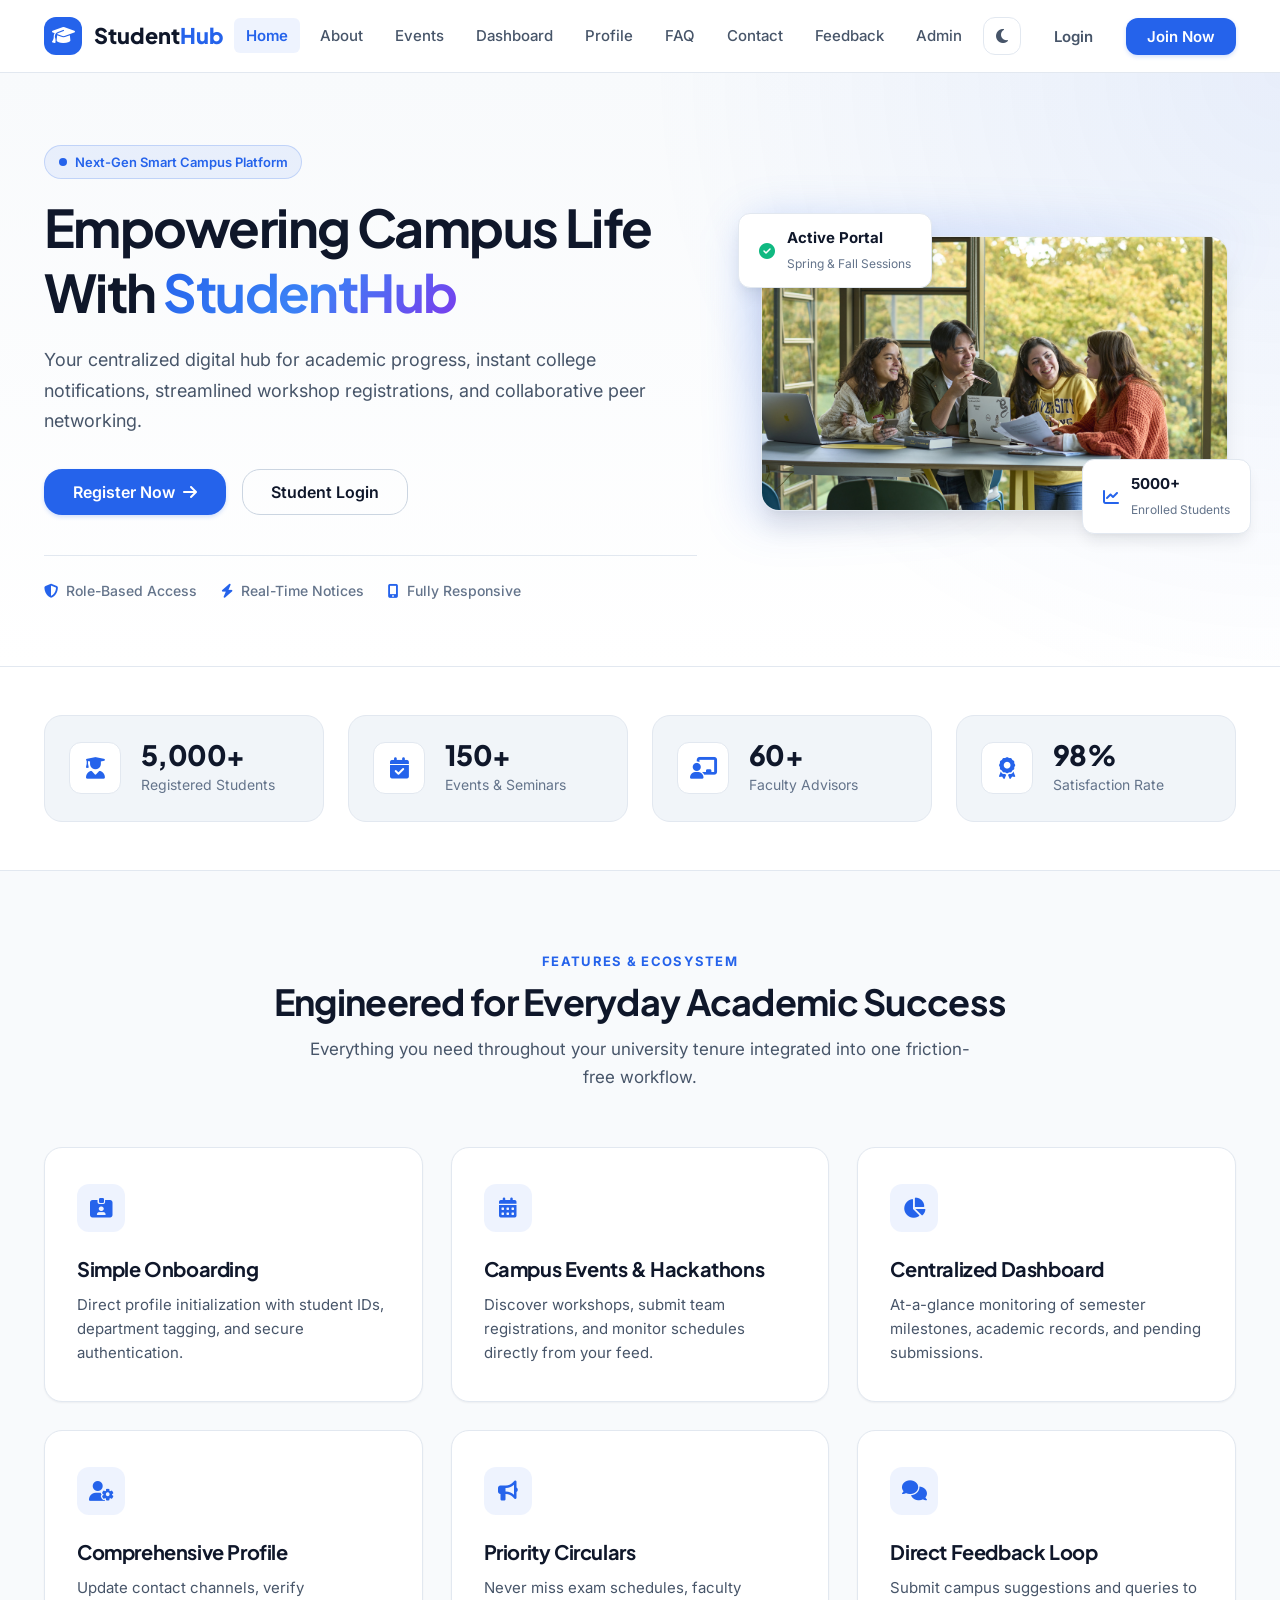
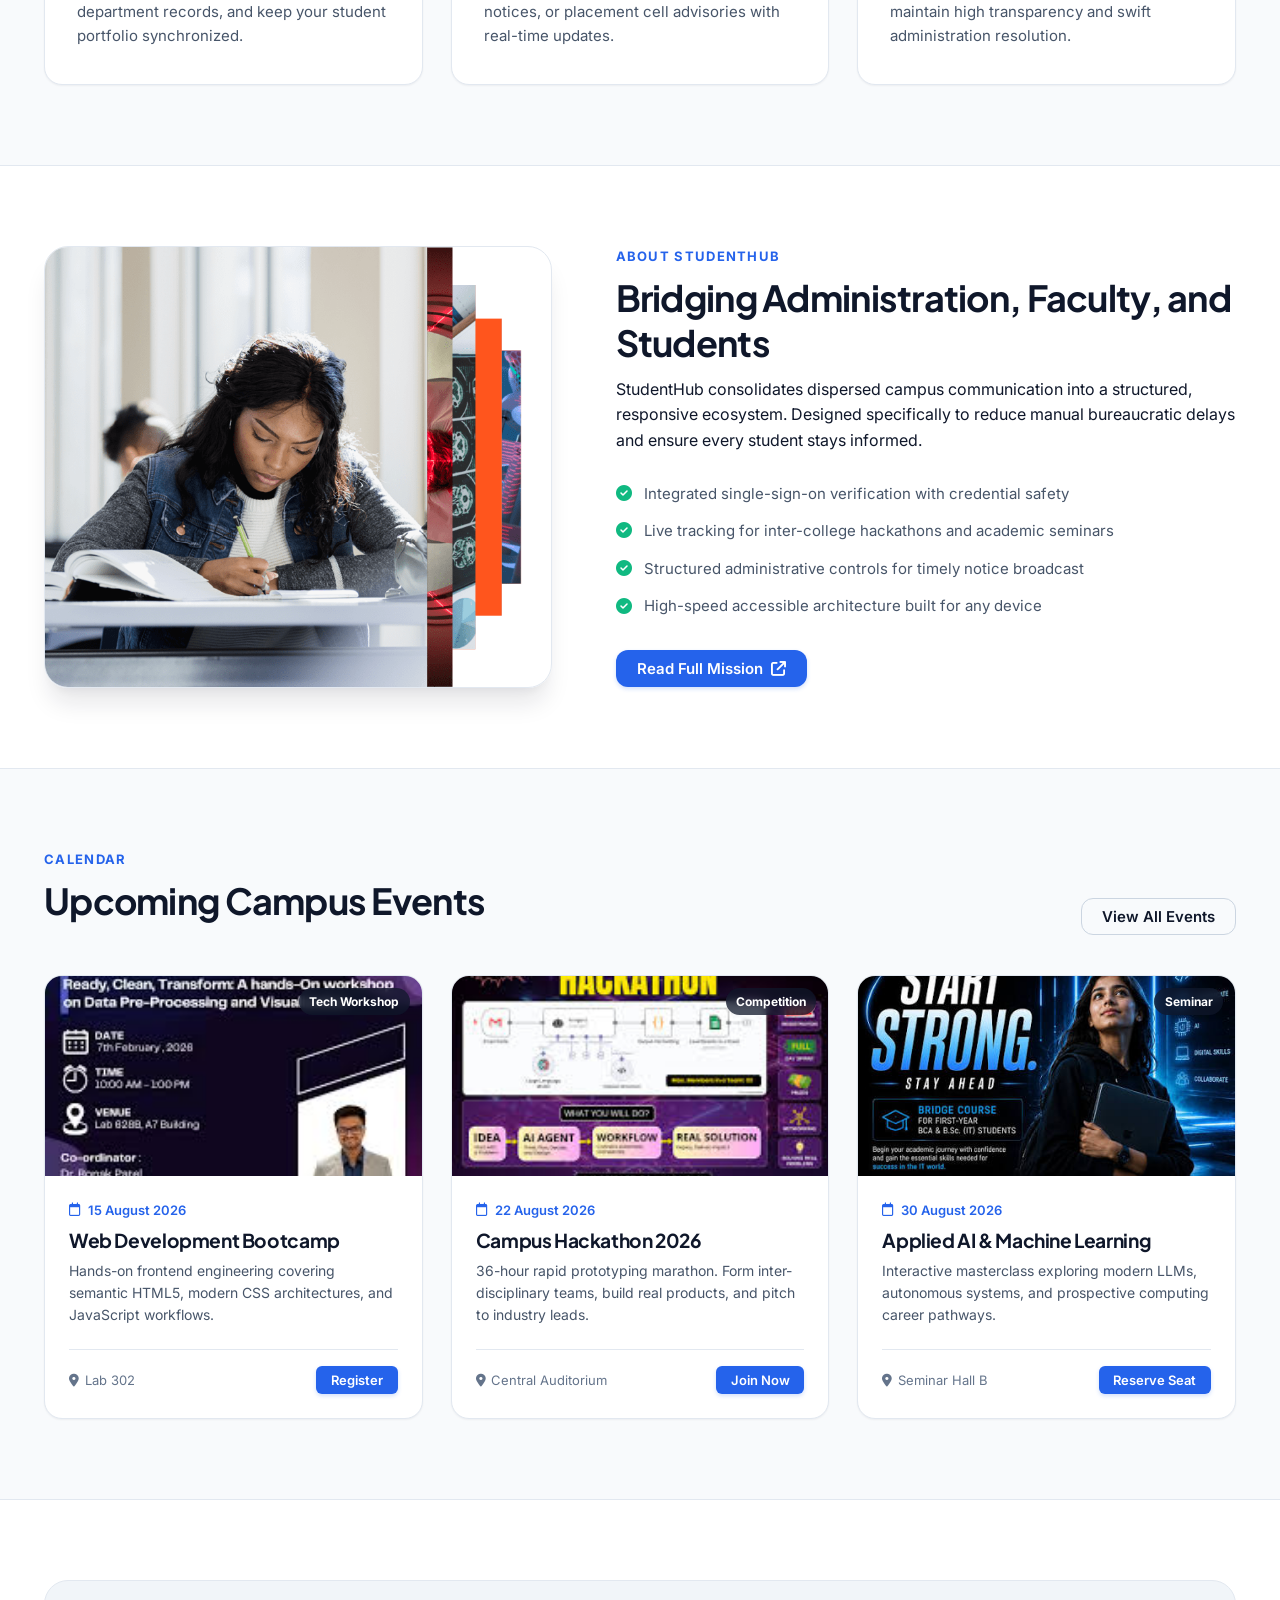
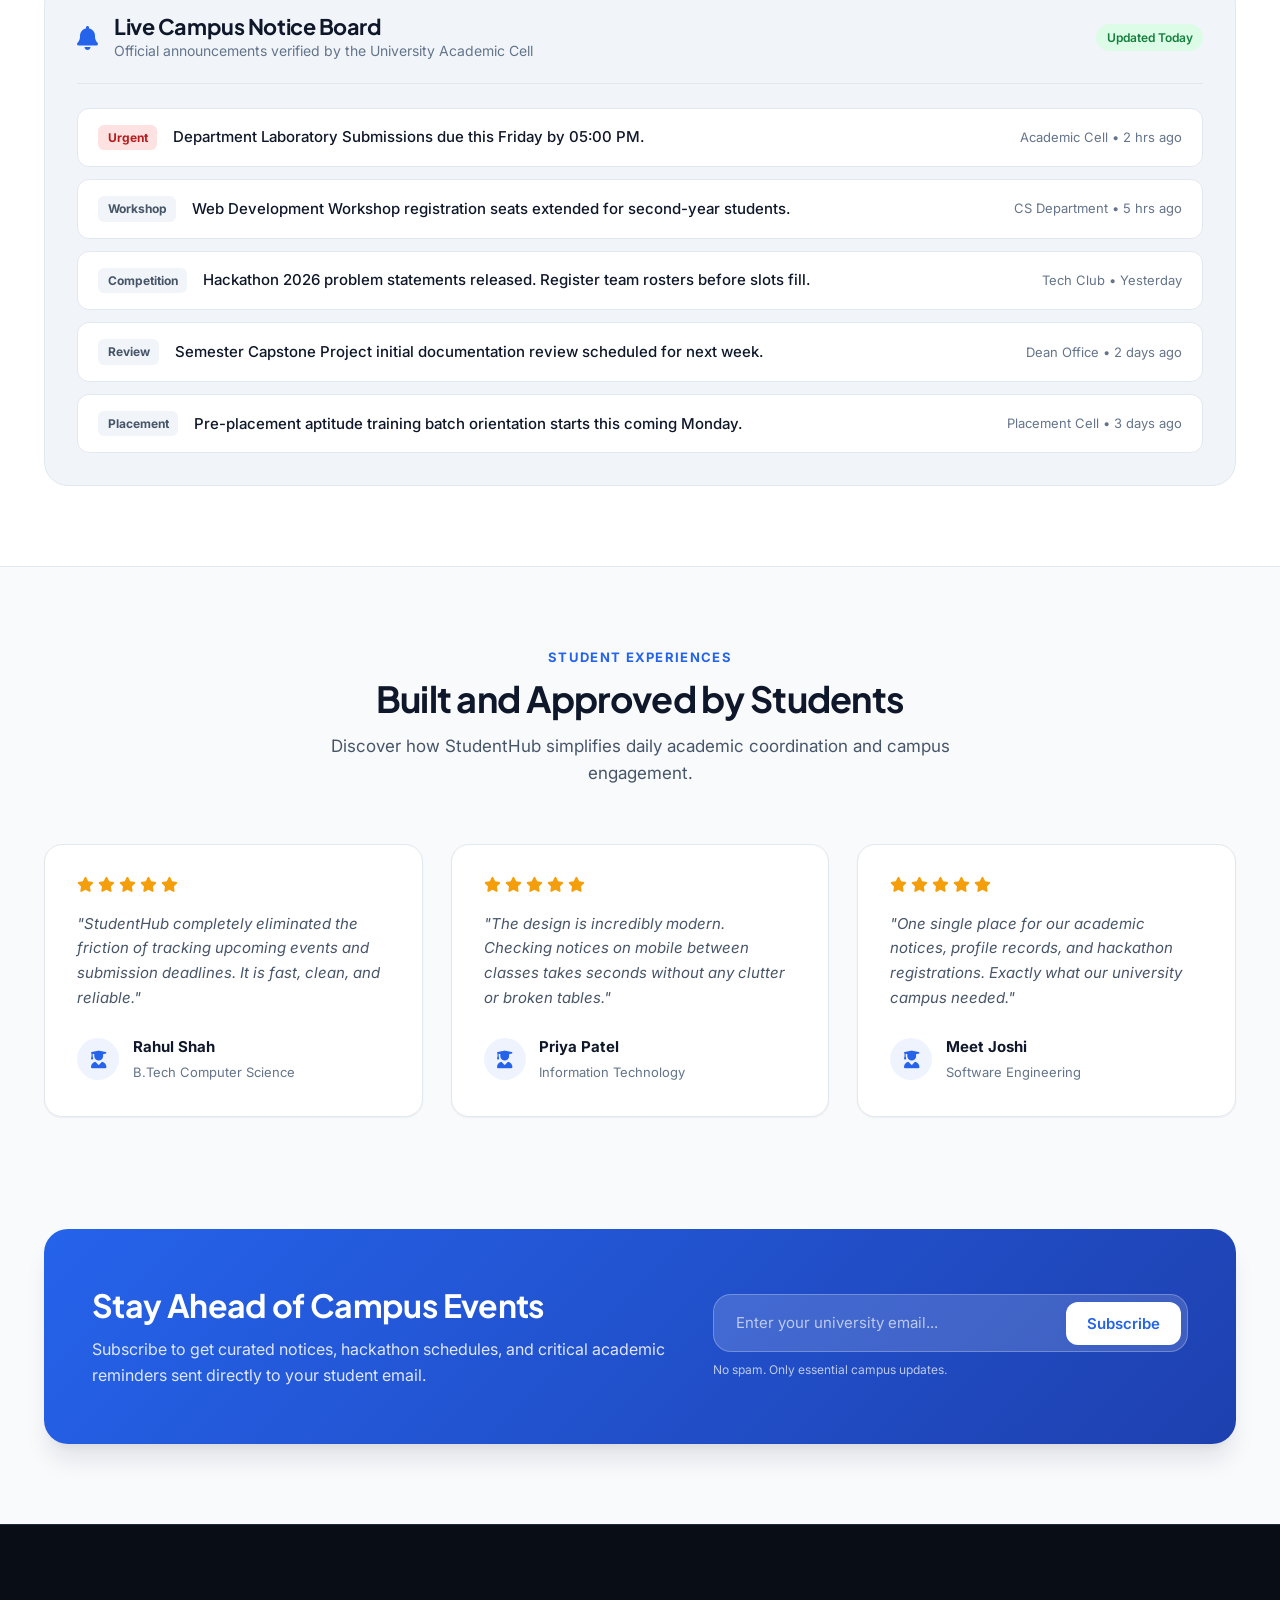
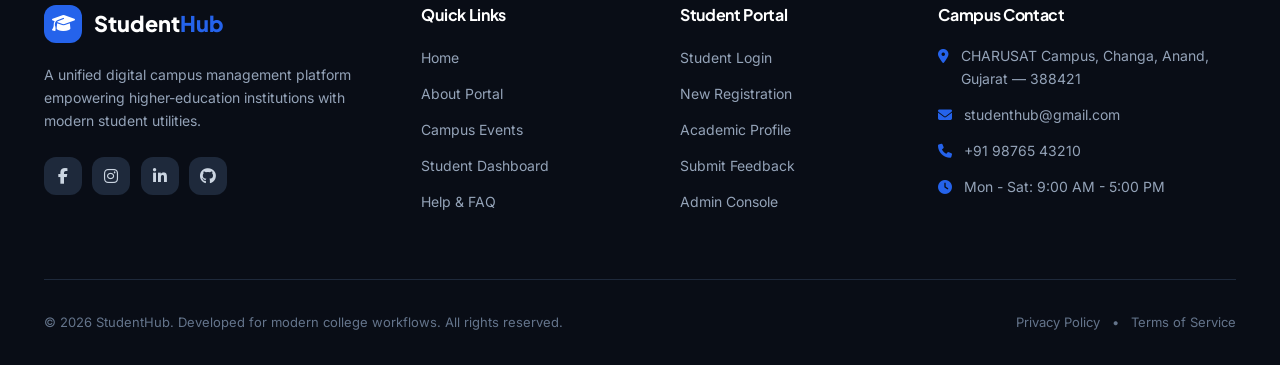
==== commit 4c6b82bb: "Practical 5" ====
--- a/pages/index.html
+++ b/pages/index.html
@@ -1,769 +1,618 @@
 <!DOCTYPE html>
-<html lang="en">
+<html lang="en" data-theme="light">
 
 <head>
-
-<meta charset="UTF-8">
-<meta name="viewport" content="width=device-width, initial-scale=1.0">
-
-<title>StudentHub | Digital Campus Portal</title>
-
-<meta name="description"
-content="StudentHub - Smart Digital Campus Portal">
-
-<link rel="icon" href="image/favicon.ico">
-
-<link rel="stylesheet" href="../css/style.css">
-
-<link href="https://fonts.googleapis.com/css2?family=Poppins:wght@300;400;500;600;700;800&display=swap" rel="stylesheet">
-
-<link rel="stylesheet"
-href="https://cdnjs.cloudflare.com/ajax/libs/font-awesome/6.6.0/css/all.min.css">
-
+  <meta charset="UTF-8">
+  <meta name="viewport" content="width=device-width, initial-scale=1.0">
+  <meta http-equiv="X-UA-Compatible" content="IE=edge">
+  
+  <title>StudentHub — Digital Campus Portal</title>
+  <meta name="description" content="StudentHub is a modern, unified digital campus portal for managing academics, campus events, real-time notices, and student profiles.">
+
+  <!-- Favicon -->
+  <link rel="icon" href="../image/favicon.ico" type="image/x-icon">
+
+  <!-- Google Fonts: Inter & Plus Jakarta Sans -->
+  <link rel="preconnect" href="https://fonts.googleapis.com">
+  <link rel="preconnect" href="https://fonts.gstatic.com" crossorigin>
+  <link href="https://fonts.googleapis.com/css2?family=Plus+Jakarta+Sans:wght@400;500;600;700;800&family=Inter:wght@300;400;500;600;700&display=swap" rel="stylesheet">
+
+  <!-- Font Awesome Icons -->
+  <link rel="stylesheet" href="https://cdnjs.cloudflare.com/ajax/libs/font-awesome/6.6.0/css/all.min.css" integrity="sha512-Kc323vGBEqzTmouAECnVceyQqyqdsSiqLQISBL29aUW4U/M7pSPA/gEUZQqv1cwx4OnYxTxve5UMg5GT6L4JJg==" crossorigin="anonymous" referrerpolicy="no-referrer">
+
+  <!-- Main Stylesheet -->
+  <link rel="stylesheet" href="../css/style.css">
 </head>
 
 <body>
 
-<!--================ NAVBAR =================-->
-
-<header>
-
-<div>
-<h2>StudentHub</h2>
-
-</div>
-
-<nav>
-
-<a href="index.html" class="active">Home</a>
-
-<a href="about.html">About</a>
-
-<a href="registar.html">Register</a>
-
-<a href="login.html">Login</a>
-
-<a href="dashboard.html">Dashboard</a>
-
-<a href="events.html">Events</a>
-
-<a href="profile.html">Profile</a>
-
-<a href="contact.html">Contact</a>
-
-<a href="faq.html">FAQ</a>
-
-<a href="feedback.html">Feedback</a>
-
-<a href="admin.html">Admin</a>
-
-</nav>
-
-<a href="../pages/registar.html" class="nav-btn">
-
-Join Now
-
-</a>
-
-</header>
-
-<!--================ HERO =================-->
-
-<section class="hero">
-
-<div class="left">
-
-<span class="tag">
-
-🎓 Smart Campus Platform
-
-</span>
-
-<h1>
-
-Empowering Students With
-
-StudentHub
-
-</h1>
-
-<p>
-
-StudentHub is a modern digital campus portal designed
-to simplify student life. Register for events, manage
-your academic profile, receive important notices and
-stay connected with your college community.
-
-</p>
-
-<div class="buttons">
-
-<a href="../pages/registar.html"
-class="primary">
-
-Register Now
-
-</a>
-
-<a href="login.html"
-class="secondary">
-
-Login
-
-</a>
-
-</div>
-
-</div>
-
-<div class="right">
-
-<img src="../image/DSC2576.jpg"
-alt="Students">
-
-</div>
-
-</section>
-
-<!--================ STATISTICS =================-->
-
-<section class="stats">
-
-<div class="stat">
-
-<h2>
-
-5000+
-
-</h2>
-
-<p>
-
-Students
-
-</p>
-
-</div>
-
-<div class="stat">
-
-<h2>
-
-150+
-
-</h2>
-
-<p>
-
-Events
-
-</p>
-
-</div>
-
-<div class="stat">
-
-<h2>
-
-60+
-
-</h2>
-
-<p>
-
-Faculty
-
-</p>
-
-</div>
-
-<div class="stat">
-
-<h2>
-
-98%
-
-</h2>
-
-<p>
-
-Success Rate
-
-</p>
-
-</div>
-
-</section>
-
-<!--================ FEATURES =================-->
-
-<section class="features">
-
-<h2>
-
-Why Choose StudentHub?
-
-</h2>
-
-<p class="subtitle">
-
-Everything you need for your college journey
-in one place.
-
-</p>
-
-<div class="cards">
-
-<div class="card">
-
-<i class="fa-solid fa-user-plus"></i>
-
-<h3>
-
-Easy Registration
-
-</h3>
-
-<p>
-
-Quick and secure student registration process.
-
-</p>
-
-</div>
-
-<div class="card">
-
-<i class="fa-solid fa-calendar-days"></i>
-
-<h3>
-
-Campus Events
-
-</h3>
-
-<p>
-
-Join hackathons, seminars and workshops.
-
-</p>
-
-</div>
-
-<div class="card">
-
-<i class="fa-solid fa-chart-column"></i>
-
-<h3>
-
-Dashboard
-
-</h3>
-
-<p>
-
-Monitor attendance, notices and academics.
-
-</p>
-
-</div>
-
-<div class="card">
-
-<i class="fa-solid fa-user-graduate"></i>
-
-<h3>
-
-Student Profile
-
-</h3>
-
-<p>
-
-Manage your personal and academic profile.
-
-</p>
-
-</div>
-
-<div class="card">
-
-<i class="fa-solid fa-bell"></i>
-
-<h3>
-
-Instant Notices
-
-</h3>
-
-<p>
-
-Receive important college announcements instantly.
-
-</p>
-
-</div>
-
-<div class="card">
-
-<i class="fa-solid fa-comments"></i>
-
-<h3>
-
-Feedback
-
-</h3>
-
-<p>
-
-Share suggestions and improve StudentHub.
-
-</p>
-
-</div>
-
-</div>
-
-</section>
-<!--================ ABOUT =================-->
-
-<section class="about">
-
-<div class="about-left">
-
-<img src="../image/Medical_Student2-min.webp" alt="About StudentHub">
-
-</div>
-
-<div class="about-right">
-
-<span class="tag">
-
-About StudentHub
-
-</span>
-
-<h2>
-
-Building a Smarter Digital Campus
-
-</h2>
-
-<p>
-
-StudentHub provides students with a single platform to
-manage academics, participate in campus events,
-receive notices, communicate with faculty and
-access important resources anytime, anywhere.
-
-</p>
-
-<ul class="about-list">
-
-<li><i class="fa-solid fa-circle-check"></i> Easy Student Registration</li>
-
-<li><i class="fa-solid fa-circle-check"></i> Secure Login System</li>
-
-<li><i class="fa-solid fa-circle-check"></i> Event Management</li>
-
-<li><i class="fa-solid fa-circle-check"></i> Academic Dashboard</li>
-
-<li><i class="fa-solid fa-circle-check"></i> Student Profile Management</li>
-
-</ul>
-
-<a href="about.html" class="primary">
-
-Learn More
-
-</a>
-
-</div>
-
-</section>
-
-<!--================ EVENTS =================-->
-
-<section class="event">
-
-<h2>
-
-Upcoming Campus Events
-
-</h2>
-
-<div class="cards">
-
-<div class="card">
-
-<img src="../image/workshop.jpg" class="event-img">
-
-<h3>
-
-Web Development Workshop
-
-</h3>
-
-<p>
-
-📅 15 August 2026
-
-</p>
-
-<p>
-
-Learn HTML, CSS, JavaScript and modern web development.
-
-</p>
-
-<a href="events.html" class="primary">
-
-Register
-
-</a>
-
-</div>
-
-<div class="card">
-
-<img src="../image/hackthon.jpg" class="event-img">
-
-<h3>
-
-Hackathon 2026
-
-</h3>
-
-<p>
-
-📅 22 August 2026
-
-</p>
-
-<p>
-
-Build innovative solutions and win exciting prizes.
-
-</p>
-
-<a href="events.html" class="primary">
-
-Join Now
-
-</a>
-
-</div>
-
-<div class="card">
-
-<img src="../image/ai.jpg" class="event-img">
-
-<h3>
-
-AI Seminar
-
-</h3>
-
-<p>
-
-📅 30 August 2026
-
-</p>
-
-<p>
-
-Explore Artificial Intelligence with industry experts.
-
-</p>
-
-<a href="events.html" class="primary">
-
-Reserve Seat
-
-</a>
-
-</div>
-
-</div>
-
-</section>
-
-<!--================ NOTICE =================-->
-
-<section class="notice">
-
-<h2>
-
-Latest Notices
-
-</h2>
-
-<div class="notice-box">
-
-<ul>
-
-<li>📢 Lab Submission on Friday</li>
-
-<li>📢 Web Workshop Registration Open</li>
-
-<li>📢 Hackathon Registration Started</li>
-
-<li>📢 Semester Project Review Next Week</li>
-
-<li>📢 Placement Training Batch Begins Soon</li>
-
-</ul>
-
-</div>
-
-</section>
-
-<!--================ TESTIMONIAL =================-->
-
-<section class="features">
-
-<h2>
-
-What Students Say
-
-</h2>
-
-<div class="cards">
-
-<div class="card">
-
-<i class="fa-solid fa-user-graduate"></i>
-
-<h3>
-
-Rahul Shah
-
-</h3>
-
-<p>
-
-★★★★★
-
-</p>
-
-<p>
-
-StudentHub makes event registration and notices
-very easy.
-
-</p>
-
-</div>
-
-<div class="card">
-
-<i class="fa-solid fa-user-graduate"></i>
-
-<h3>
-
-Priya Patel
-
-</h3>
-
-<p>
-
-★★★★★
-
-</p>
-
-<p>
-
-Simple interface and beautiful dashboard.
-
-</p>
-
-</div>
-
-<div class="card">
-
-<i class="fa-solid fa-user-graduate"></i>
-
-<h3>
-
-Meet Joshi
-
-</h3>
-
-<p>
-
-★★★★★
-
-</p>
-
-<p>
-
-One platform for everything a student needs.
-
-</p>
-
-</div>
-
-</div>
-
-</section>
-
-<!--================ NEWSLETTER =================-->
-
-<section class="newsletter">
-
-<h2>
-
-Subscribe to Our Newsletter
-
-</h2>
-
-<p>
-
-Receive latest updates about workshops,
-hackathons and campus events.
-
-</p>
-
-<form>
-
-<input
-type="email"
-placeholder="Enter your Email">
-
-<button
-type="submit"
-class="primary">
-
-Subscribe
-
-</button>
-
-</form>
-
-</section>
-
-<!--================ FOOTER =================-->
-
-<footer>
-
-<div class="footer-content">
-
-<div>
-
-<h3>
-
-StudentHub
-
-</h3>
-
-<p>
-
-Your Smart Digital Campus Portal.
-
-</p>
-
-</div>
-
-<div>
-
-<h3>
-
-Quick Links
-
-</h3>
-
-<a href="index.html">Home</a>
-
-<a href="about.html">About</a>
-
-<a href="events.html">Events</a>
-
-<a href="contact.html">Contact</a>
-
-<a href="faq.html">FAQ</a>
-
-</div>
-
-<div>
-
-<h3>
-
-Contact
-
-</h3>
-
-<p>
-
-📍 CHARUSAT University
-
-</p>
-
-<p>
-
-📧 studenthub@gmail.com
-
-</p>
-
-<p>
-
-📞 +91 9876543210
-
-</p>
-
-</div>
-
-<div>
-
-<h3>
-
-Follow Us
-
-</h3>
-
-<div class="social">
-
-<a href="#">
-
-<i class="fab fa-facebook-f"></i>
-
-</a>
-
-<a href="#">
-
-<i class="fab fa-instagram"></i>
-
-</a>
-
-<a href="#">
-
-<i class="fab fa-linkedin-in"></i>
-
-</a>
-
-<a href="#">
-
-<i class="fab fa-github"></i>
-
-</a>
-
-</div>
-
-</div>
-
-</div>
-
-<hr>
-
-<p class="copy">
-
-© 2026 StudentHub. All Rights Reserved.
-
-</p>
-
-</footer>
-
-<script src="../js/script.js"></script>
-
+  <!--================ HEADER / NAVBAR =================-->
+  <header class="site-header" id="topHeader">
+    <div class="container nav-container">
+      
+      <!-- Brand Logo -->
+      <a href="index.html" class="brand-logo" aria-label="StudentHub Home">
+        <div class="logo-icon">
+          <i class="fa-solid fa-graduation-cap" aria-hidden="true"></i>
+        </div>
+        <span class="logo-text">Student<span>Hub</span></span>
+      </a>
+
+      <!-- Navigation Links -->
+      <nav class="main-nav" id="mainNav" aria-label="Primary Navigation">
+        <ul class="nav-list">
+          <li><a href="index.html" class="nav-link active" aria-current="page">Home</a></li>
+          <li><a href="about.html" class="nav-link">About</a></li>
+          <li><a href="events.html" class="nav-link">Events</a></li>
+          <li><a href="dashboard.html" class="nav-link">Dashboard</a></li>
+          <li><a href="profile.html" class="nav-link">Profile</a></li>
+          <li><a href="faq.html" class="nav-link">FAQ</a></li>
+          <li><a href="contact.html" class="nav-link">Contact</a></li>
+          <li><a href="feedback.html" class="nav-link">Feedback</a></li>
+          <li><a href="admin.html" class="nav-link">Admin</a></li>
+        </ul>
+      </nav>
+
+      <!-- Action Group -->
+      <div class="nav-actions">
+        <!-- Theme Toggle -->
+        <button id="themeToggleBtn" class="theme-toggle" type="button" aria-label="Toggle light and dark mode" title="Toggle Theme">
+          <i class="fa-solid fa-moon dark-icon" aria-hidden="true"></i>
+          <i class="fa-solid fa-sun light-icon" aria-hidden="true"></i>
+        </button>
+
+        <a href="login.html" class="btn btn-ghost">Login</a>
+        <a href="registar.html" class="btn btn-primary">Join Now</a>
+
+        <!-- Mobile Hamburger Toggle -->
+        <button id="hamburgerBtn" class="hamburger-btn" type="button" aria-expanded="false" aria-controls="mainNav" aria-label="Toggle navigation menu">
+          <span class="bar"></span>
+          <span class="bar"></span>
+          <span class="bar"></span>
+        </button>
+      </div>
+
+    </div>
+  </header>
+
+  <main id="mainContent">
+
+    <!--================ HERO SECTION =================-->
+    <section class="hero-section" aria-labelledby="heroTitle">
+      <div class="container hero-container">
+        
+        <div class="hero-content">
+          <div class="badge-pill">
+            <span class="badge-dot"></span>
+            <span>Next-Gen Smart Campus Platform</span>
+          </div>
+
+          <h1 id="heroTitle" class="hero-title">
+            Empowering Campus Life With <span class="gradient-text">StudentHub</span>
+          </h1>
+
+          <p class="hero-description">
+            Your centralized digital hub for academic progress, instant college notifications, streamlined workshop registrations, and collaborative peer networking.
+          </p>
+
+          <div class="hero-cta-group">
+            <a href="registar.html" class="btn btn-primary btn-lg">
+              <span>Register Now</span>
+              <i class="fa-solid fa-arrow-right" aria-hidden="true"></i>
+            </a>
+            <a href="login.html" class="btn btn-outline btn-lg">
+              <span>Student Login</span>
+            </a>
+          </div>
+
+          <div class="hero-highlights">
+            <div class="highlight-item">
+              <i class="fa-solid fa-shield-halved" aria-hidden="true"></i>
+              <span>Role-Based Access</span>
+            </div>
+            <div class="highlight-item">
+              <i class="fa-solid fa-bolt" aria-hidden="true"></i>
+              <span>Real-Time Notices</span>
+            </div>
+            <div class="highlight-item">
+              <i class="fa-solid fa-mobile-screen-button" aria-hidden="true"></i>
+              <span>Fully Responsive</span>
+            </div>
+          </div>
+        </div>
+
+        <div class="hero-media">
+          <div class="image-card-wrapper">
+            <div class="image-backdrop-glow" aria-hidden="true"></div>
+            <img src="../image/DSC2576.jpg" alt="University students collaborating with laptops on campus" class="hero-img" loading="eager">
+            
+            <div class="floating-stat-badge badge-top">
+              <i class="fa-solid fa-circle-check text-success" aria-hidden="true"></i>
+              <div>
+                <strong>Active Portal</strong>
+                <span>Spring & Fall Sessions</span>
+              </div>
+            </div>
+
+            <div class="floating-stat-badge badge-bottom">
+              <i class="fa-solid fa-chart-line text-primary" aria-hidden="true"></i>
+              <div>
+                <strong>5000+</strong>
+                <span>Enrolled Students</span>
+              </div>
+            </div>
+          </div>
+        </div>
+
+      </div>
+    </section>
+
+    <!--================ STATISTICS BAR =================-->
+    <section class="stats-section" aria-label="Campus Statistics">
+      <div class="container">
+        <div class="stats-grid">
+          
+          <div class="stat-card">
+            <div class="stat-icon-wrap"><i class="fa-solid fa-user-graduate" aria-hidden="true"></i></div>
+            <div class="stat-content">
+              <h2 class="stat-number">5,000+</h2>
+              <p class="stat-label">Registered Students</p>
+            </div>
+          </div>
+
+          <div class="stat-card">
+            <div class="stat-icon-wrap"><i class="fa-solid fa-calendar-check" aria-hidden="true"></i></div>
+            <div class="stat-content">
+              <h2 class="stat-number">150+</h2>
+              <p class="stat-label">Events & Seminars</p>
+            </div>
+          </div>
+
+          <div class="stat-card">
+            <div class="stat-icon-wrap"><i class="fa-solid fa-chalkboard-user" aria-hidden="true"></i></div>
+            <div class="stat-content">
+              <h2 class="stat-number">60+</h2>
+              <p class="stat-label">Faculty Advisors</p>
+            </div>
+          </div>
+
+          <div class="stat-card">
+            <div class="stat-icon-wrap"><i class="fa-solid fa-award" aria-hidden="true"></i></div>
+            <div class="stat-content">
+              <h2 class="stat-number">98%</h2>
+              <p class="stat-label">Satisfaction Rate</p>
+            </div>
+          </div>
+
+        </div>
+      </div>
+    </section>
+
+    <!--================ CORE FEATURES =================-->
+    <section class="features-section" aria-labelledby="featuresTitle">
+      <div class="container">
+        
+        <div class="section-header text-center">
+          <span class="section-subtitle">Features & Ecosystem</span>
+          <h2 id="featuresTitle" class="section-title">Engineered for Everyday Academic Success</h2>
+          <p class="section-description">
+            Everything you need throughout your university tenure integrated into one friction-free workflow.
+          </p>
+        </div>
+
+        <div class="features-grid">
+          
+          <div class="feature-card">
+            <div class="feature-icon"><i class="fa-solid fa-id-card-clip" aria-hidden="true"></i></div>
+            <h3>Simple Onboarding</h3>
+            <p>Direct profile initialization with student IDs, department tagging, and secure authentication.</p>
+          </div>
+
+          <div class="feature-card">
+            <div class="feature-icon"><i class="fa-solid fa-calendar-days" aria-hidden="true"></i></div>
+            <h3>Campus Events & Hackathons</h3>
+            <p>Discover workshops, submit team registrations, and monitor schedules directly from your feed.</p>
+          </div>
+
+          <div class="feature-card">
+            <div class="feature-icon"><i class="fa-solid fa-chart-pie" aria-hidden="true"></i></div>
+            <h3>Centralized Dashboard</h3>
+            <p>At-a-glance monitoring of semester milestones, academic records, and pending submissions.</p>
+          </div>
+
+          <div class="feature-card">
+            <div class="feature-icon"><i class="fa-solid fa-user-gear" aria-hidden="true"></i></div>
+            <h3>Comprehensive Profile</h3>
+            <p>Update contact channels, verify department records, and keep your student portfolio synchronized.</p>
+          </div>
+
+          <div class="feature-card">
+            <div class="feature-icon"><i class="fa-solid fa-bullhorn" aria-hidden="true"></i></div>
+            <h3>Priority Circulars</h3>
+            <p>Never miss exam schedules, faculty notices, or placement cell advisories with real-time updates.</p>
+          </div>
+
+          <div class="feature-card">
+            <div class="feature-icon"><i class="fa-solid fa-comments" aria-hidden="true"></i></div>
+            <h3>Direct Feedback Loop</h3>
+            <p>Submit campus suggestions and queries to maintain high transparency and swift administration resolution.</p>
+          </div>
+
+        </div>
+
+      </div>
+    </section>
+
+    <!--================ ABOUT OVERVIEW =================-->
+    <section class="about-overview-section" aria-labelledby="aboutOverviewTitle">
+      <div class="container about-grid">
+        
+        <div class="about-media">
+          <div class="about-media-frame">
+            <img src="../image/Medical_Student2-min.webp" alt="University student in campus discussion" class="about-img" loading="lazy">
+          </div>
+        </div>
+
+        <div class="about-content">
+          <span class="section-subtitle">About StudentHub</span>
+          <h2 id="aboutOverviewTitle" class="section-title">Bridging Administration, Faculty, and Students</h2>
+          <p>
+            StudentHub consolidates dispersed campus communication into a structured, responsive ecosystem. Designed specifically to reduce manual bureaucratic delays and ensure every student stays informed.
+          </p>
+
+          <ul class="feature-checklist">
+            <li>
+              <i class="fa-solid fa-circle-check" aria-hidden="true"></i>
+              <span>Integrated single-sign-on verification with credential safety</span>
+            </li>
+            <li>
+              <i class="fa-solid fa-circle-check" aria-hidden="true"></i>
+              <span>Live tracking for inter-college hackathons and academic seminars</span>
+            </li>
+            <li>
+              <i class="fa-solid fa-circle-check" aria-hidden="true"></i>
+              <span>Structured administrative controls for timely notice broadcast</span>
+            </li>
+            <li>
+              <i class="fa-solid fa-circle-check" aria-hidden="true"></i>
+              <span>High-speed accessible architecture built for any device</span>
+            </li>
+          </ul>
+
+          <div class="about-actions">
+            <a href="about.html" class="btn btn-primary">
+              <span>Read Full Mission</span>
+              <i class="fa-solid fa-arrow-up-right-from-square" aria-hidden="true"></i>
+            </a>
+          </div>
+        </div>
+
+      </div>
+    </section>
+
+    <!--================ UPCOMING EVENTS =================-->
+    <section class="events-preview-section" aria-labelledby="eventsPreviewTitle">
+      <div class="container">
+        
+        <div class="section-header-flex">
+          <div>
+            <span class="section-subtitle">Calendar</span>
+            <h2 id="eventsPreviewTitle" class="section-title">Upcoming Campus Events</h2>
+          </div>
+          <a href="events.html" class="btn btn-outline">View All Events</a>
+        </div>
+
+        <div class="events-grid">
+          
+          <!-- Event 1 -->
+          <article class="event-card">
+            <div class="event-thumbnail-wrap">
+              <img src="../image/workshop.jpg" alt="Web Development workshop banner" class="event-thumb" loading="lazy">
+              <span class="event-badge">Tech Workshop</span>
+            </div>
+            <div class="event-body">
+              <div class="event-date">
+                <i class="fa-regular fa-calendar" aria-hidden="true"></i>
+                <time datetime="2026-08-15">15 August 2026</time>
+              </div>
+              <h3 class="event-heading">Web Development Bootcamp</h3>
+              <p class="event-snippet">
+                Hands-on frontend engineering covering semantic HTML5, modern CSS architectures, and JavaScript workflows.
+              </p>
+              <div class="event-footer">
+                <span class="event-venue"><i class="fa-solid fa-location-dot" aria-hidden="true"></i> Lab 302</span>
+                <a href="events.html" class="btn btn-primary btn-sm">Register</a>
+              </div>
+            </div>
+          </article>
+
+          <!-- Event 2 -->
+          <article class="event-card">
+            <div class="event-thumbnail-wrap">
+              <img src="../image/hackthon.jpg" alt="Hackathon 2026 event banner" class="event-thumb" loading="lazy">
+              <span class="event-badge">Competition</span>
+            </div>
+            <div class="event-body">
+              <div class="event-date">
+                <i class="fa-regular fa-calendar" aria-hidden="true"></i>
+                <time datetime="2026-08-22">22 August 2026</time>
+              </div>
+              <h3 class="event-heading">Campus Hackathon 2026</h3>
+              <p class="event-snippet">
+                36-hour rapid prototyping marathon. Form inter-disciplinary teams, build real products, and pitch to industry leads.
+              </p>
+              <div class="event-footer">
+                <span class="event-venue"><i class="fa-solid fa-location-dot" aria-hidden="true"></i> Central Auditorium</span>
+                <a href="events.html" class="btn btn-primary btn-sm">Join Now</a>
+              </div>
+            </div>
+          </article>
+
+          <!-- Event 3 -->
+          <article class="event-card">
+            <div class="event-thumbnail-wrap">
+              <img src="../image/ai.jpg" alt="AI Seminar promotional poster" class="event-thumb" loading="lazy">
+              <span class="event-badge">Seminar</span>
+            </div>
+            <div class="event-body">
+              <div class="event-date">
+                <i class="fa-regular fa-calendar" aria-hidden="true"></i>
+                <time datetime="2026-08-30">30 August 2026</time>
+              </div>
+              <h3 class="event-heading">Applied AI & Machine Learning</h3>
+              <p class="event-snippet">
+                Interactive masterclass exploring modern LLMs, autonomous systems, and prospective computing career pathways.
+              </p>
+              <div class="event-footer">
+                <span class="event-venue"><i class="fa-solid fa-location-dot" aria-hidden="true"></i> Seminar Hall B</span>
+                <a href="events.html" class="btn btn-primary btn-sm">Reserve Seat</a>
+              </div>
+            </div>
+          </article>
+
+        </div>
+
+      </div>
+    </section>
+
+    <!--================ CAMPUS NOTICE BOARD =================-->
+    <section class="notices-section" aria-labelledby="noticesTitle">
+      <div class="container">
+        <div class="notice-board-wrapper">
+          
+          <div class="notice-board-header">
+            <div class="notice-header-left">
+              <i class="fa-solid fa-bell notice-bell-icon" aria-hidden="true"></i>
+              <div>
+                <h2 id="noticesTitle" class="notice-title">Live Campus Notice Board</h2>
+                <p class="notice-subtitle">Official announcements verified by the University Academic Cell</p>
+              </div>
+            </div>
+            <span class="status-indicator">Updated Today</span>
+          </div>
+
+          <div class="notice-list-container">
+            <ul class="notice-list" role="list">
+              <li class="notice-item priority-high">
+                <div class="notice-tag">Urgent</div>
+                <div class="notice-info">
+                  <span class="notice-text">Department Laboratory Submissions due this Friday by 05:00 PM.</span>
+                  <span class="notice-timestamp">Academic Cell • 2 hrs ago</span>
+                </div>
+              </li>
+              <li class="notice-item">
+                <div class="notice-tag">Workshop</div>
+                <div class="notice-info">
+                  <span class="notice-text">Web Development Workshop registration seats extended for second-year students.</span>
+                  <span class="notice-timestamp">CS Department • 5 hrs ago</span>
+                </div>
+              </li>
+              <li class="notice-item">
+                <div class="notice-tag">Competition</div>
+                <div class="notice-info">
+                  <span class="notice-text">Hackathon 2026 problem statements released. Register team rosters before slots fill.</span>
+                  <span class="notice-timestamp">Tech Club • Yesterday</span>
+                </div>
+              </li>
+              <li class="notice-item">
+                <div class="notice-tag">Review</div>
+                <div class="notice-info">
+                  <span class="notice-text">Semester Capstone Project initial documentation review scheduled for next week.</span>
+                  <span class="notice-timestamp">Dean Office • 2 days ago</span>
+                </div>
+              </li>
+              <li class="notice-item">
+                <div class="notice-tag">Placement</div>
+                <div class="notice-info">
+                  <span class="notice-text">Pre-placement aptitude training batch orientation starts this coming Monday.</span>
+                  <span class="notice-timestamp">Placement Cell • 3 days ago</span>
+                </div>
+              </li>
+            </ul>
+          </div>
+
+        </div>
+      </div>
+    </section>
+
+    <!--================ TESTIMONIALS =================-->
+    <section class="testimonials-section" aria-labelledby="testimonialsTitle">
+      <div class="container">
+        
+        <div class="section-header text-center">
+          <span class="section-subtitle">Student Experiences</span>
+          <h2 id="testimonialsTitle" class="section-title">Built and Approved by Students</h2>
+          <p class="section-description">
+            Discover how StudentHub simplifies daily academic coordination and campus engagement.
+          </p>
+        </div>
+
+        <div class="testimonials-grid">
+          
+          <div class="testimonial-card">
+            <div class="rating-stars" aria-label="5 out of 5 stars">
+              <i class="fa-solid fa-star"></i><i class="fa-solid fa-star"></i><i class="fa-solid fa-star"></i><i class="fa-solid fa-star"></i><i class="fa-solid fa-star"></i>
+            </div>
+            <blockquote class="testimonial-quote">
+              "StudentHub completely eliminated the friction of tracking upcoming events and submission deadlines. It is fast, clean, and reliable."
+            </blockquote>
+            <div class="testimonial-author">
+              <div class="author-avatar"><i class="fa-solid fa-user-graduate"></i></div>
+              <div>
+                <cite class="author-name">Rahul Shah</cite>
+                <span class="author-meta">B.Tech Computer Science</span>
+              </div>
+            </div>
+          </div>
+
+          <div class="testimonial-card">
+            <div class="rating-stars" aria-label="5 out of 5 stars">
+              <i class="fa-solid fa-star"></i><i class="fa-solid fa-star"></i><i class="fa-solid fa-star"></i><i class="fa-solid fa-star"></i><i class="fa-solid fa-star"></i>
+            </div>
+            <blockquote class="testimonial-quote">
+              "The design is incredibly modern. Checking notices on mobile between classes takes seconds without any clutter or broken tables."
+            </blockquote>
+            <div class="testimonial-author">
+              <div class="author-avatar"><i class="fa-solid fa-user-graduate"></i></div>
+              <div>
+                <cite class="author-name">Priya Patel</cite>
+                <span class="author-meta">Information Technology</span>
+              </div>
+            </div>
+          </div>
+
+          <div class="testimonial-card">
+            <div class="rating-stars" aria-label="5 out of 5 stars">
+              <i class="fa-solid fa-star"></i><i class="fa-solid fa-star"></i><i class="fa-solid fa-star"></i><i class="fa-solid fa-star"></i><i class="fa-solid fa-star"></i>
+            </div>
+            <blockquote class="testimonial-quote">
+              "One single place for our academic notices, profile records, and hackathon registrations. Exactly what our university campus needed."
+            </blockquote>
+            <div class="testimonial-author">
+              <div class="author-avatar"><i class="fa-solid fa-user-graduate"></i></div>
+              <div>
+                <cite class="author-name">Meet Joshi</cite>
+                <span class="author-meta">Software Engineering</span>
+              </div>
+            </div>
+          </div>
+
+        </div>
+
+      </div>
+    </section>
+
+    <!--================ NEWSLETTER CALLOUT =================-->
+    <section class="newsletter-section" aria-labelledby="newsletterTitle">
+      <div class="container">
+        <div class="newsletter-card">
+          <div class="newsletter-content">
+            <h2 id="newsletterTitle" class="newsletter-title">Stay Ahead of Campus Events</h2>
+            <p class="newsletter-text">
+              Subscribe to get curated notices, hackathon schedules, and critical academic reminders sent directly to your student email.
+            </p>
+          </div>
+          
+          <form class="newsletter-form" action="#" method="POST" onsubmit="return false;">
+            <div class="form-input-group">
+              <label for="newsletterEmail" class="sr-only">Email address</label>
+              <input type="email" id="newsletterEmail" name="email" class="form-control" placeholder="Enter your university email..." required autocomplete="email">
+              <button type="submit" class="btn btn-primary">Subscribe</button>
+            </div>
+            <span class="form-hint">No spam. Only essential campus updates.</span>
+          </form>
+        </div>
+      </div>
+    </section>
+
+  </main>
+
+  <!--================ SITE FOOTER =================-->
+  <footer class="site-footer" role="contentinfo">
+    <div class="container">
+      <div class="footer-grid">
+        
+        <!-- Column 1: Brand -->
+        <div class="footer-col brand-col">
+          <a href="index.html" class="brand-logo footer-logo">
+            <div class="logo-icon"><i class="fa-solid fa-graduation-cap"></i></div>
+            <span class="logo-text">Student<span>Hub</span></span>
+          </a>
+          <p class="footer-bio">
+            A unified digital campus management platform empowering higher-education institutions with modern student utilities.
+          </p>
+          <div class="social-links" aria-label="Social media links">
+            <a href="#" class="social-btn" aria-label="Facebook"><i class="fab fa-facebook-f"></i></a>
+            <a href="#" class="social-btn" aria-label="Instagram"><i class="fab fa-instagram"></i></a>
+            <a href="#" class="social-btn" aria-label="LinkedIn"><i class="fab fa-linkedin-in"></i></a>
+            <a href="#" class="social-btn" aria-label="GitHub"><i class="fab fa-github"></i></a>
+          </div>
+        </div>
+
+        <!-- Column 2: Navigation -->
+        <div class="footer-col">
+          <h3 class="footer-heading">Quick Links</h3>
+          <ul class="footer-links">
+            <li><a href="index.html">Home</a></li>
+            <li><a href="about.html">About Portal</a></li>
+            <li><a href="events.html">Campus Events</a></li>
+            <li><a href="dashboard.html">Student Dashboard</a></li>
+            <li><a href="faq.html">Help & FAQ</a></li>
+          </ul>
+        </div>
+
+        <!-- Column 3: Portals & Access -->
+        <div class="footer-col">
+          <h3 class="footer-heading">Student Portal</h3>
+          <ul class="footer-links">
+            <li><a href="login.html">Student Login</a></li>
+            <li><a href="registar.html">New Registration</a></li>
+            <li><a href="profile.html">Academic Profile</a></li>
+            <li><a href="feedback.html">Submit Feedback</a></li>
+            <li><a href="admin.html">Admin Console</a></li>
+          </ul>
+        </div>
+
+        <!-- Column 4: Contact -->
+        <div class="footer-col">
+          <h3 class="footer-heading">Campus Contact</h3>
+          <ul class="footer-contact-list">
+            <li>
+              <i class="fa-solid fa-location-dot" aria-hidden="true"></i>
+              <span>CHARUSAT Campus, Changa, Anand, Gujarat — 388421</span>
+            </li>
+            <li>
+              <i class="fa-solid fa-envelope" aria-hidden="true"></i>
+              <a href="mailto:studenthub@gmail.com">studenthub@gmail.com</a>
+            </li>
+            <li>
+              <i class="fa-solid fa-phone" aria-hidden="true"></i>
+              <a href="tel:+919876543210">+91 98765 43210</a>
+            </li>
+            <li>
+              <i class="fa-solid fa-clock" aria-hidden="true"></i>
+              <span>Mon - Sat: 9:00 AM - 5:00 PM</span>
+            </li>
+          </ul>
+        </div>
+
+      </div>
+
+      <div class="footer-bottom">
+        <p class="copyright-text">
+          &copy; 2026 StudentHub. Developed for modern college workflows. All rights reserved.
+        </p>
+        <div class="footer-legal">
+          <a href="faq.html">Privacy Policy</a>
+          <span>•</span>
+          <a href="faq.html">Terms of Service</a>
+        </div>
+      </div>
+    </div>
+  </footer>
+
+  <!-- Main JavaScript File -->
+  <script src="../js/script.js"></script>
 </body>
 
 </html>
--- a/css/style.css
+++ b/css/style.css
@@ -1,1430 +1,2044 @@
-/*============================
-
-GOOGLE FONT
-
-=============================*/
-
-@import url('https://fonts.googleapis.com/css2?family=Poppins:wght@300;400;500;600;700;800&display=swap');
-
-*{
-    margin:0;
-    padding:0;
-    box-sizing:border-box;
-    font-family:'Poppins',sans-serif;
-}
-
-html{
-    scroll-behavior:smooth;
-}
-
-body{
-
-    background:#f5f9ff;
-    color:#222;
-}
-
-/*============================
-NAVBAR
-=============================*/
-
-header{
-    width:100%;
-    height:85px;
-    display:flex;
-    justify-content:space-between;
-    align-items:center;
-
-    padding:0 40px;
-    background:#fff;
-
-    position:sticky;
-    top:0;
-    z-index:1000;
-
-    box-shadow:0 5px 20px rgba(0,0,0,.08);
-}
-
-.logo{
-
-    display:flex;
-    align-items:center;
-    gap:12px;
-
-}
-
-.logo img{
-
-    width:55px;
-
-}
-
-.logo h2{
-
-    color:#2563eb;
-    font-size:28px;
-
-}
-
-nav{
-
-    display:flex;
-    gap:28px;
-
-}
-
-nav a{
-
-    text-decoration:none;
-
-    color:#222;
-
-    font-weight:500;
-
-    transition:.3s;
-
-}
-
-nav a:hover{
-
-    color:#2563eb;
-
-}
-
-.nav-btn{
-
-    padding:13px 28px;
-
-    border:none;
-
-    border-radius:40px;
-
-    background:#2563eb;
-
-    color:#fff;
-
-    cursor:pointer;
-
-    font-size:15px;
-
-    transition:.3s;
-
-}
-
-.nav-btn:hover{
-
-    transform:translateY(-4px);
-
-    background:#1d4ed8;
-
-}
-
-/*============================
-HERO
-=============================*/
-
-.hero{
-
-    width:100%;
-
-    min-height:90vh;
-
-    display:flex;
-
-    justify-content:space-between;
-
-    align-items:center;
-
-    padding:70px 8%;
-
-    background:linear-gradient(135deg,#eef5ff,#ffffff);
-
-}
-
-.left{
-
-    width:50%;
-
-}
-
-.tag{
-
-    display:inline-block;
-
-    padding:10px 20px;
-
-    border-radius:50px;
-
-    background:#dbeafe;
-
-    color:#2563eb;
-
-    font-weight:600;
-
-    margin-bottom:25px;
-
-}
-
-.left h1{
-
-    font-size:65px;
-
-    line-height:80px;
-
-    margin-bottom:20px;
-
-}
-
-.left h1 span{
-
-    color:#2563eb;
-
-}
-
-.left p{
-
-    color:#666;
-
-    line-height:32px;
-
-    font-size:18px;
-
-    margin-bottom:35px;
-
-}
-
-.buttons{
-
-    display:flex;
-
-    gap:20px;
-
-}
-
-.primary{
-
-    padding:16px 36px;
-
-    border:none;
-
-    border-radius:40px;
-
-    background:#2563eb;
-
-    color:#fff;
-
-    cursor:pointer;
-
-    font-size:16px;
-
-    transition:.3s;
-
-}
-
-.primary:hover{
-
-    transform:translateY(-5px);
-
-    box-shadow:0 12px 25px rgba(37,99,235,.35);
-
-}
-
-.secondary{
-
-    padding:16px 36px;
-
-    border:2px solid #2563eb;
-
-    border-radius:40px;
-
-    background:#fff;
-
-    color:#2563eb;
-
-    cursor:pointer;
-
-    font-size:16px;
-
-    transition:.3s;
-
-}
-
-.secondary:hover{
-
-    background:#2563eb;
-
-    color:white;
-
-}
-
-.right{
-
-    width:50%;
-    display:flex;
-    justify-content:center;
-    align-items:center;
-
-}
-
-.right img{
-
-    width:100%;
-    max-width:650px;
-
-    height:420px;
-
-    object-fit:cover;
-
-    border-radius:30px;
-
-    box-shadow:0 20px 60px rgba(0,0,0,.18);
-
-    transition:.5s;
-
-}
-
-.right img:hover{
-
-    transform:scale(1.03);
-
-}
-
-@keyframes float{
-
-0%{
-
-transform:translateY(0);
-
-}
-
-50%{
-
-transform:translateY(-20px);
-
-}
-
-100%{
-
-transform:translateY(0);
-
-}
-
-}
-
-/*============================
-FEATURE SECTION
-=============================*/
-
-.features{
-
-    padding:90px 8%;
-
-}
-
-.features h2{
-
-    text-align:center;
-
-    font-size:42px;
-
-    margin-bottom:60px;
-
-    color:#1e3a8a;
-
-}
-
-.cards{
-
-    display:grid;
-
-    grid-template-columns:repeat(auto-fit,minmax(280px,1fr));
-
-    gap:35px;
-
-}
-
-.card{
-
-    background:white;
-
-    border-radius:20px;
-
-    padding:40px;
-
-    text-align:center;
-
-    transition:.4s;
-
-    box-shadow:0 8px 25px rgba(0,0,0,.08);
-
-}
-
-.card:hover{
-
-    transform:translateY(-12px);
-
-    box-shadow:0 20px 35px rgba(37,99,235,.18);
-
-}
-
-.card i{
-
-    font-size:55px;
-
-    color:#2563eb;
-
-    margin-bottom:25px;
-
-}
-
-.card h3{
-
-    margin-bottom:18px;
-
-    font-size:24px;
-
-}
-
-.card p{
-
-    color:#666;
-
-    line-height:28px;
-
-}
-/*============================
-ABOUT SECTION
-=============================*/
-
-.about{
-
-    padding:100px 8%;
-
-    display:flex;
-
-    justify-content:space-between;
-
-    align-items:center;
-
-    gap:70px;
-
-    background:#ffffff;
-
-}
-
-.about-left{
-
-    flex:1;
-
-    text-align:center;
-
-}
-
-.about-left img{
-
-    width:420px;
-
-    transition:.5s;
-
-}
-
-.about-left img:hover{
-
-    transform:scale(1.05);
-
-}
-
-.about-right{
-
-    flex:1;
-
-}
-
-.about-right h2{
-
-    font-size:42px;
-
-    color:#1e3a8a;
-
-    margin-bottom:25px;
-
-}
-
-.about-right p{
-
-    color:#666;
-
-    line-height:32px;
-
-    font-size:18px;
-
-    margin-bottom:35px;
-
-}
-
-.about-right button{
-
-    padding:15px 35px;
-
-    border:none;
-
-    border-radius:40px;
-
-    background:#2563eb;
-
-    color:#fff;
-
-    cursor:pointer;
-
-    font-size:16px;
-
-    transition:.3s;
-
-}
-
-.about-right button:hover{
-
-    transform:translateY(-5px);
-
-    background:#1d4ed8;
-
-    box-shadow:0 12px 25px rgba(37,99,235,.3);
-
-}
-
-/*============================
-EVENT
-=============================*/
-
-.event{
-
-    padding:100px 8%;
-
-    background:#f5f9ff;
-
-}
-
-.event h2{
-
-    text-align:center;
-
-    font-size:42px;
-
-    color:#1e3a8a;
-
-    margin-bottom:50px;
-
-}
-
-.event-card{
-
-    max-width:850px;
-
-    margin:auto;
-
-    background:#fff;
-
-    padding:45px;
-
-    border-radius:25px;
-
-    text-align:center;
-
-    box-shadow:0 10px 30px rgba(0,0,0,.08);
-
-    transition:.4s;
-
-}
-
-.event-card:hover{
-
-    transform:translateY(-10px);
-
-}
-
-.event-card h3{
-
-    font-size:30px;
-
-    color:#2563eb;
-
-    margin-bottom:20px;
-
-}
-
-.event-card p{
-
-    color:#666;
-
-    line-height:30px;
-
-    margin-bottom:30px;
-
-}
-
-.event-card button{
-
-    padding:15px 35px;
-
-    border:none;
-
-    border-radius:40px;
-
-    background:#2563eb;
-
-    color:#fff;
-
-    cursor:pointer;
-
-    transition:.3s;
-
-}
-
-.event-card button:hover{
-
-    background:#1d4ed8;
-
-}
-
-/*============================
-NOTICE
-=============================*/
-
-.notice{
-
-    padding:100px 8%;
-
-    background:white;
-
-}
-
-.notice h2{
-
-    text-align:center;
-
-    font-size:42px;
-
-    color:#1e3a8a;
-
-    margin-bottom:45px;
-
-}
-
-.notice-box{
-
-    max-width:700px;
-
-    margin:auto;
-
-    background:#eef4ff;
-
-    border-left:6px solid #2563eb;
-
-    padding:40px;
-
-    border-radius:15px;
-
-}
-
-.notice-box ul{
-
-    list-style:none;
-
-}
-
-.notice-box li{
-
-    padding:18px 0;
-
-    font-size:18px;
-
-    color:#444;
-
-    border-bottom:1px solid #dbeafe;
-
-}
-
-.notice-box li:last-child{
-
-    border:none;
-
-}
-
-/*============================
-FOOTER
-=============================*/
-
-footer{
-
-    background:#0f172a;
-
-    color:#fff;
-
-    padding:70px 8% 30px;
-
-}
-
-.footer-content{
-
-    display:grid;
-
-    grid-template-columns:repeat(auto-fit,minmax(250px,1fr));
-
-    gap:40px;
-
-}
-
-.footer-content h3{
-
-    margin-bottom:20px;
-
-    font-size:24px;
-
-}
-
-.footer-content p{
-
-    color:#cbd5e1;
-
-    line-height:28px;
-
-}
-
-.footer-content a{
-
-    display:block;
-
-    text-decoration:none;
-
-    color:#cbd5e1;
-
-    margin-bottom:12px;
-
-    transition:.3s;
-
-}
-
-.footer-content a:hover{
-
-    color:#60a5fa;
-
-    padding-left:8px;
-
-}
-
-.social{
-
-    display:flex;
-
-    gap:18px;
-
-    margin-top:20px;
-
-}
-
-.social i{
-
-    width:45px;
-
-    height:45px;
-
-    background:#1e293b;
-
-    border-radius:50%;
-
-    display:flex;
-
-    justify-content:center;
-
-    align-items:center;
-
-    cursor:pointer;
-
-    transition:.3s;
-
-}
-
-.social i:hover{
-
-    background:#2563eb;
-
-    transform:translateY(-5px);
-
-}
-
-footer hr{
-
-    margin:40px 0 20px;
-
-    border:1px solid rgba(255,255,255,.1);
-
-}
-
-.copy{
-
-    text-align:center;
-
-    color:#94a3b8;
-
-}
-
-/*============================
-RESPONSIVE
-=============================*/
-
-@media(max-width:992px){
-
-header{
-
-flex-direction:column;
-
-height:auto;
-
-padding:20px;
-
-}
-
-nav{
-
-flex-wrap:wrap;
-
-justify-content:center;
-
-margin:20px 0;
-
-}
-
-.hero{
-
-flex-direction:column;
-
-text-align:center;
-
-}
-
-.left{
-
-width:100%;
-
-}
-
-.right{
-
-width:100%;
-
-margin-top:50px;
-
-}
-
-.left h1{
-
-font-size:48px;
-
-line-height:60px;
-
-}
-
-.right img{
-
-width:320px;
-
-}
-
-.about{
-
-flex-direction:column;
-
-text-align:center;
-
-}
-
-.about-left img{
-
-width:300px;
-
-}
-
-.buttons{
-
-justify-content:center;
-
-flex-wrap:wrap;
-
-}
-
-}
-
-@media(max-width:600px){
-
-.left h1{
-
-font-size:38px;
-
-line-height:48px;
-
-}
-
-.features h2,
-.about-right h2,
-.notice h2,
-.event h2{
-
-font-size:32px;
-
-}
-
-.card{
-
-padding:30px;
-
-}
-
-.event-card{
-
-padding:30px;
-
-}
-
-.notice-box{
-
-padding:25px;
-
-}
-
-}
-.form-container{
-
-max-width:700px;
-
-margin:auto;
-
-background:white;
-
-padding:40px;
-
-border-radius:20px;
-
-box-shadow:0 15px 40px rgba(0,0,0,.1);
-
-}
-
-.input-box{
-
-display:flex;
-
-flex-direction:column;
-
-margin-bottom:20px;
-
-}
-
-.input-box label{
-
-font-weight:600;
-
-margin-bottom:8px;
-
-}
-
-.input-box input,
-.input-box select{
-
-padding:15px;
-
-border:1px solid #ddd;
-
-border-radius:10px;
-
-font-size:16px;
-
-outline:none;
-
-transition:.3s;
-
-}
-
-.input-box input:focus,
-.input-box select:focus{
-
-border-color:#2563eb;
-
-box-shadow:0 0 10px rgba(37,99,235,.2);
-
-}
-
-.form-container button{
-
-width:100%;
-
-margin-top:20px;
-
-}
-.event-img{
-
-width:100%;
-
-height:200px;
-
-object-fit:cover;
-
-border-radius:15px;
-
-margin-bottom:20px;
-
-transition:.4s;
-
-}
-
-.card:hover .event-img{
-
-transform:scale(1.05);
-
-}
-.profile-img{
-
-width:150px;
-
-height:150px;
-
-border-radius:50%;
-
-object-fit:cover;
-
-border:5px solid #2563eb;
-
-margin-bottom:20px;
-
-}
-/* FAQ */
-
-.faq-container{
-
-max-width:900px;
-
-margin:auto;
-
-}
-
-.faq{
-
-background:white;
-
-padding:25px;
-
-margin-bottom:20px;
-
-border-radius:15px;
-
-box-shadow:0 8px 20px rgba(0,0,0,.08);
-
-transition:.3s;
-
-}
-
-.faq:hover{
-
-transform:translateY(-5px);
-
-}
-
-.faq h3{
-
-color:#2563eb;
-
-margin-bottom:15px;
-
-}
-
-.faq p{
-
-line-height:28px;
-
-color:#555;
-
-}
-/*==============================
-TABLE
-==============================*/
-
-.table-container{
-
-overflow-x:auto;
-
-background:white;
-
-padding:25px;
-
-border-radius:20px;
-
-box-shadow:0 10px 25px rgba(0,0,0,.08);
-
-}
-
-table{
-
-width:100%;
-
-border-collapse:collapse;
-
-}
-
-table th{
-
-background:#2563eb;
-
-color:white;
-
-padding:15px;
-
-}
-
-table td{
-
-padding:15px;
-
-text-align:center;
-
-border-bottom:1px solid #ddd;
-
-}
-
-table tr:hover{
-
-background:#f4f8ff;
-
-}
-/*==============================
-ACTIVE NAV
-==============================*/
-
-nav a.active{
-
-color:#2563eb;
-
-font-weight:700;
-
-}
-
-/*==============================
-STATISTICS
-==============================*/
-
-.stats{
-
-padding:80px 8%;
-
-display:grid;
-
-grid-template-columns:repeat(auto-fit,minmax(180px,1fr));
-
-gap:30px;
-
-text-align:center;
-
-background:white;
-
-}
-
-.stat{
-
-background:#fff;
-
-padding:35px;
-
-border-radius:20px;
-
-box-shadow:0 10px 25px rgba(0,0,0,.08);
-
-transition:.4s;
-
-}
-
-.stat:hover{
-
-transform:translateY(-10px);
-
-}
-
-.stat h2{
-
-font-size:45px;
-
-color:#2563eb;
-
-margin-bottom:10px;
-
-}
-
-.stat p{
-
-font-size:18px;
-
-color:#555;
-
-}
-
-/*==============================
-SUBTITLE
-==============================*/
-
-.subtitle{
-
-text-align:center;
-
-color:#666;
-
-font-size:18px;
-
-margin-top:-35px;
-
-margin-bottom:50px;
-
-}
-
-/*==============================
-ABOUT LIST
-==============================*/
-
-.about-list{
-
-list-style:none;
-
-margin:30px 0;
-
-}
-
-.about-list li{
-
-margin:18px 0;
-
-font-size:18px;
-
-color:#444;
-
-}
-
-.about-list i{
-
-color:#2563eb;
-
-margin-right:12px;
-
-}
-
-/*==============================
-NEWSLETTER
-==============================*/
-
-.newsletter{
-
-padding:90px 8%;
-
-background:linear-gradient(135deg,#2563eb,#1d4ed8);
-
-text-align:center;
-
-color:white;
-
-}
-
-.newsletter h2{
-
-font-size:42px;
-
-margin-bottom:20px;
-
-}
-
-.newsletter p{
-
-margin-bottom:35px;
-
-font-size:18px;
-
-}
-
-.newsletter form{
-
-display:flex;
-
-justify-content:center;
-
-align-items:center;
-
-gap:20px;
-
-flex-wrap:wrap;
-
-}
-
-.newsletter input{
-
-width:380px;
-
-padding:18px;
-
-border:none;
-
-outline:none;
-
-border-radius:10px;
-
-font-size:16px;
-
-}
-
-.newsletter button{
-
-padding:18px 35px;
-
-}
-
-/*==============================
-BUTTONS AS LINKS
-==============================*/
-
-.primary,
-.secondary,
-.nav-btn{
-
-display:inline-block;
-
-text-decoration:none;
-
-text-align:center;
-
-}
-
-/*==============================
-LOGO
-==============================*/
-
-.logo img{
-
-width:60px;
-
-height:60px;
-
-object-fit:contain;
-
-}
-
-/*==============================
-SOCIAL LINKS
-==============================*/
-
-.social a{
-
-text-decoration:none;
-
-color:white;
-
-}
-
-/*==============================
-SMOOTH IMAGE
-==============================*/
-
-.right img{
-
-animation:float 4s ease-in-out infinite;
-
-}
-
-@keyframes float{
-
-0%{
-
-transform:translateY(0);
-
-}
-
-50%{
-
-transform:translateY(-15px);
-
-}
-
-100%{
-
-transform:translateY(0);
-
-}
-
-}
-
-/*==============================
-RESPONSIVE
-==============================*/
-
-@media(max-width:768px){
-
-header{
-
-flex-direction:column;
-
-padding:20px;
-
-height:auto;
-
-}
-
-nav{
-
-flex-wrap:wrap;
-
-justify-content:center;
-
-margin:20px 0;
-
-}
-
-.hero{
-
-flex-direction:column;
-
-text-align:center;
-
-}
-
-.left,
-.right{
-
-width:100%;
-
-}
-
-.left h1{
-
-font-size:42px;
-
-line-height:55px;
-
-}
-
-.right img{
-
-height:auto;
-
-}
-
-.about{
-
-flex-direction:column;
-
-text-align:center;
-
-}
-
-.newsletter input{
-
-width:100%;
-
-}
-
-.newsletter button{
-
-width:100%;
-
-}
-
+/*==================================================
+  STUDENTHUB — UNIFIED DESIGN SYSTEM & STYLESHEET
+  Production Grade | Light & Dark Mode | Fully Responsive
+==================================================*/
+
+/* --------------------------------------------------
+   1. CSS CUSTOM PROPERTIES (DESIGN TOKENS)
+-------------------------------------------------- */
+:root {
+  /* Brand Identity */
+  --primary: #2563eb;
+  --primary-hover: #1d4ed8;
+  --primary-active: #1e40af;
+  --primary-subtle: rgba(37, 99, 235, 0.08);
+  --primary-glow: rgba(37, 99, 235, 0.25);
+
+  /* Secondary & Accents */
+  --accent-purple: #7c3aed;
+  --accent-cyan: #06b6d4;
+  --accent-emerald: #10b981;
+  --accent-amber: #f59e0b;
+  --accent-rose: #f43f5e;
+
+  /* Neutrals (Light Mode Default) */
+  --bg-body: #f8fafc;
+  --bg-surface: #ffffff;
+  --bg-surface-elevated: #ffffff;
+  --bg-muted: #f1f5f9;
+  --bg-input: #ffffff;
+  --bg-header: rgba(255, 255, 255, 0.92);
+
+  /* Typography Colors */
+  --text-primary: #0f172a;
+  --text-secondary: #475569;
+  --text-muted: #64748b;
+  --text-on-primary: #ffffff;
+
+  /* Borders & Dividers */
+  --border-subtle: #e2e8f0;
+  --border-strong: #cbd5e1;
+  --border-focus: #2563eb;
+
+  /* Feedback & Status */
+  --success-bg: #dcfce7;
+  --success-text: #15803d;
+  --pending-bg: #fef3c7;
+  --pending-text: #b45309;
+  --danger-bg: #fee2e2;
+  --danger-text: #b91c1c;
+
+  /* Elevations & Shadows */
+  --shadow-sm: 0 1px 2px 0 rgba(15, 23, 42, 0.05);
+  --shadow-md: 0 4px 6px -1px rgba(15, 23, 42, 0.07), 0 2px 4px -2px rgba(15, 23, 42, 0.05);
+  --shadow-lg: 0 10px 15px -3px rgba(15, 23, 42, 0.08), 0 4px 6px -4px rgba(15, 23, 42, 0.04);
+  --shadow-xl: 0 20px 25px -5px rgba(15, 23, 42, 0.1), 0 8px 10px -6px rgba(15, 23, 42, 0.05);
+
+  /* Typography Stack */
+  --font-heading: 'Plus Jakarta Sans', system-ui, -apple-system, sans-serif;
+  --font-body: 'Inter', system-ui, -apple-system, sans-serif;
+
+  /* Layout Spacing */
+  --radius-sm: 6px;
+  --radius-md: 12px;
+  --radius-lg: 18px;
+  --radius-xl: 24px;
+  --radius-full: 9999px;
+  --container-max: 1240px;
+  --transition-fast: 0.15s ease;
+  --transition-normal: 0.25s ease;
+  --transition-slow: 0.4s ease;
+}
+
+/* --------------------------------------------------
+   2. DARK MODE OVERRIDES
+-------------------------------------------------- */
+[data-theme="dark"] {
+  --bg-body: #0b0f19;
+  --bg-surface: #111827;
+  --bg-surface-elevated: #1e293b;
+  --bg-muted: #1e293b;
+  --bg-input: #0f172a;
+  --bg-header: rgba(17, 24, 39, 0.92);
+
+  --text-primary: #f8fafc;
+  --text-secondary: #cbd5e1;
+  --text-muted: #94a3b8;
+
+  --border-subtle: #1e293b;
+  --border-strong: #334155;
+
+  --success-bg: rgba(16, 185, 129, 0.15);
+  --success-text: #34d399;
+  --pending-bg: rgba(245, 158, 11, 0.15);
+  --pending-text: #fbbf24;
+  --danger-bg: rgba(244, 63, 94, 0.15);
+  --danger-text: #f87171;
+
+  --shadow-sm: 0 1px 2px 0 rgba(0, 0, 0, 0.4);
+  --shadow-md: 0 4px 6px -1px rgba(0, 0, 0, 0.5);
+  --shadow-lg: 0 10px 15px -3px rgba(0, 0, 0, 0.6);
+  --shadow-xl: 0 20px 25px -5px rgba(0, 0, 0, 0.7);
+}
+
+/* --------------------------------------------------
+   3. GLOBAL RESETS & FOUNDATIONS
+-------------------------------------------------- */
+*, *::before, *::after {
+  box-sizing: border-box;
+  margin: 0;
+  padding: 0;
+}
+
+html {
+  scroll-behavior: smooth;
+  font-size: 16px;
+}
+
+body {
+  font-family: var(--font-body);
+  background-color: var(--bg-body);
+  color: var(--text-primary);
+  line-height: 1.6;
+  -webkit-font-smoothing: antialiased;
+  -moz-osx-font-smoothing: grayscale;
+  transition: background-color var(--transition-normal), color var(--transition-normal);
+  overflow-x: hidden;
+}
+
+h1, h2, h3, h4, h5, h6 {
+  font-family: var(--font-heading);
+  color: var(--text-primary);
+  font-weight: 700;
+  line-height: 1.25;
+  letter-spacing: -0.02em;
+}
+
+a {
+  color: inherit;
+  text-decoration: none;
+  transition: color var(--transition-fast);
+}
+
+img {
+  max-width: 100%;
+  height: auto;
+  display: block;
+}
+
+button, input, select, textarea {
+  font: inherit;
+  color: inherit;
+}
+
+ul, ol {
+  list-style: none;
+}
+
+.sr-only {
+  position: absolute;
+  width: 1px;
+  height: 1px;
+  padding: 0;
+  margin: -1px;
+  overflow: hidden;
+  clip: rect(0, 0, 0, 0);
+  white-space: nowrap;
+  border-width: 0;
+}
+
+.container {
+  width: 100%;
+  max-width: var(--container-max);
+  margin-left: auto;
+  margin-right: auto;
+  padding-left: 1.5rem;
+  padding-right: 1.5rem;
+}
+
+/* --------------------------------------------------
+   4. SHARED UTILITY CLASSES & BADGES
+-------------------------------------------------- */
+.text-center { text-align: center; }
+.text-left { text-align: left; }
+.text-right { text-align: right; }
+.text-primary { color: var(--primary) !important; }
+.text-success { color: var(--accent-emerald) !important; }
+.text-danger { color: var(--danger-text) !important; }
+.font-weight-semibold { font-weight: 600; }
+
+.gradient-text {
+  background: linear-gradient(135deg, var(--primary) 0%, #3b82f6 50%, var(--accent-purple) 100%);
+  -webkit-background-clip: text;
+  -webkit-text-fill-color: transparent;
+  display: inline-block;
+}
+
+.text-primary-link {
+  color: var(--primary);
+  text-decoration: none;
+  font-weight: 500;
+  transition: color var(--transition-fast);
+}
+.text-primary-link:hover {
+  color: var(--primary-hover);
+  text-decoration: underline;
+}
+
+.badge-pill {
+  display: inline-flex;
+  align-items: center;
+  gap: 0.5rem;
+  padding: 0.35rem 0.85rem;
+  background-color: var(--primary-subtle);
+  color: var(--primary);
+  border: 1px solid rgba(37, 99, 235, 0.2);
+  border-radius: var(--radius-full);
+  font-size: 0.8125rem;
+  font-weight: 600;
+  margin-bottom: 1rem;
+}
+
+.badge-dot {
+  width: 8px;
+  height: 8px;
+  background-color: var(--primary);
+  border-radius: 50%;
+  display: inline-block;
+  animation: pulse-dot 2s infinite ease-in-out;
+}
+
+@keyframes pulse-dot {
+  0%, 100% { transform: scale(1); opacity: 1; }
+  50% { transform: scale(1.4); opacity: 0.6; }
+}
+
+.status-badge {
+  display: inline-flex;
+  align-items: center;
+  padding: 0.25rem 0.75rem;
+  border-radius: var(--radius-full);
+  font-size: 0.75rem;
+  font-weight: 600;
+  text-transform: uppercase;
+  letter-spacing: 0.04em;
+}
+.status-active { background: var(--success-bg); color: var(--success-text); }
+.status-pending { background: var(--pending-bg); color: var(--pending-text); }
+.status-inactive { background: var(--danger-bg); color: var(--danger-text); }
+
+.dept-badge {
+  display: inline-block;
+  padding: 0.2rem 0.6rem;
+  background: var(--bg-muted);
+  color: var(--text-secondary);
+  border: 1px solid var(--border-subtle);
+  border-radius: var(--radius-sm);
+  font-size: 0.75rem;
+  font-weight: 600;
+}
+
+.section-header {
+  margin-bottom: 3.5rem;
+}
+.section-subtitle {
+  text-transform: uppercase;
+  font-size: 0.8125rem;
+  font-weight: 700;
+  letter-spacing: 0.1em;
+  color: var(--primary);
+  margin-bottom: 0.5rem;
+  display: block;
+}
+.section-title {
+  font-size: 2.25rem;
+  margin-bottom: 0.75rem;
+}
+.section-description {
+  font-size: 1.0625rem;
+  color: var(--text-secondary);
+  max-width: 680px;
+  margin-left: auto;
+  margin-right: auto;
+}
+
+.section-header-flex {
+  display: flex;
+  justify-content: space-between;
+  align-items: flex-end;
+  margin-bottom: 2.5rem;
+  gap: 1.5rem;
+  flex-wrap: wrap;
+}
+
+/* --------------------------------------------------
+   5. BUTTONS & CONTROLS
+-------------------------------------------------- */
+.btn {
+  display: inline-flex;
+  align-items: center;
+  justify-content: center;
+  gap: 0.5rem;
+  padding: 0.625rem 1.25rem;
+  border-radius: var(--radius-md);
+  font-size: 0.9375rem;
+  font-weight: 600;
+  cursor: pointer;
+  border: 1px solid transparent;
+  transition: all var(--transition-fast);
+  white-space: nowrap;
+  line-height: 1;
+}
+
+.btn-primary {
+  background-color: var(--primary);
+  color: #ffffff !important;
+  box-shadow: 0 2px 4px rgba(37, 99, 235, 0.2);
+}
+.btn-primary:hover {
+  background-color: var(--primary-hover);
+  transform: translateY(-1px);
+  box-shadow: 0 4px 12px rgba(37, 99, 235, 0.35);
+}
+.btn-primary:active {
+  background-color: var(--primary-active);
+  transform: translateY(0);
+}
+
+.btn-outline {
+  background-color: transparent;
+  color: var(--text-primary);
+  border-color: var(--border-strong);
+}
+.btn-outline:hover {
+  background-color: var(--bg-muted);
+  border-color: var(--text-primary);
+  color: var(--text-primary);
+}
+
+.btn-ghost {
+  background-color: transparent;
+  color: var(--text-secondary);
+}
+.btn-ghost:hover {
+  background-color: var(--bg-muted);
+  color: var(--primary);
+}
+
+.btn-lg {
+  padding: 0.875rem 1.75rem;
+  font-size: 1rem;
+  border-radius: var(--radius-lg);
+}
+.btn-sm {
+  padding: 0.4rem 0.85rem;
+  font-size: 0.8125rem;
+  border-radius: var(--radius-sm);
+}
+.btn-block {
+  width: 100%;
+}
+
+/* --------------------------------------------------
+   6. SITE HEADER & NAVIGATION
+-------------------------------------------------- */
+.site-header {
+  position: sticky;
+  top: 0;
+  z-index: 1000;
+  background-color: var(--bg-header);
+  backdrop-filter: blur(12px);
+  -webkit-backdrop-filter: blur(12px);
+  border-bottom: 1px solid var(--border-subtle);
+  transition: background-color var(--transition-normal), border-color var(--transition-normal);
+}
+
+.nav-container {
+  display: flex;
+  align-items: center;
+  justify-content: space-between;
+  height: 4.5rem;
+}
+
+.brand-logo {
+  display: flex;
+  align-items: center;
+  gap: 0.75rem;
+  font-weight: 800;
+  font-size: 1.35rem;
+  font-family: var(--font-heading);
+}
+.brand-logo .logo-icon {
+  width: 38px;
+  height: 38px;
+  background: var(--primary);
+  color: #fff;
+  border-radius: var(--radius-md);
+  display: flex;
+  align-items: center;
+  justify-content: center;
+  font-size: 1.15rem;
+  overflow: hidden;
+}
+.brand-img-logo {
+  width: 100%;
+  height: 100%;
+  object-fit: cover;
+}
+.brand-logo .logo-text span {
+  color: var(--primary);
+}
+.admin-badge {
+  font-size: 0.65rem;
+  text-transform: uppercase;
+  background: var(--accent-purple);
+  color: #fff;
+  padding: 0.15rem 0.4rem;
+  border-radius: var(--radius-sm);
+  margin-left: 0.4rem;
+  vertical-align: middle;
+}
+
+.main-nav .nav-list {
+  display: flex;
+  align-items: center;
+  gap: 0.5rem;
+}
+
+.nav-link {
+  font-size: 0.9375rem;
+  font-weight: 500;
+  color: var(--text-secondary);
+  padding: 0.5rem 0.75rem;
+  border-radius: var(--radius-sm);
+  transition: all var(--transition-fast);
+}
+.nav-link:hover {
+  color: var(--primary);
+  background-color: var(--primary-subtle);
+}
+.nav-link.active {
+  color: var(--primary);
+  font-weight: 600;
+  background-color: var(--primary-subtle);
+}
+
+.nav-actions {
+  display: flex;
+  align-items: center;
+  gap: 0.75rem;
+}
+
+.theme-toggle {
+  width: 38px;
+  height: 38px;
+  border-radius: var(--radius-md);
+  border: 1px solid var(--border-subtle);
+  background: var(--bg-surface);
+  color: var(--text-secondary);
+  display: flex;
+  align-items: center;
+  justify-content: center;
+  cursor: pointer;
+  transition: all var(--transition-fast);
+}
+.theme-toggle:hover {
+  background: var(--bg-muted);
+  color: var(--primary);
+  border-color: var(--border-strong);
+}
+
+/* Light / Dark Icon Visibility */
+.light-icon { display: none; }
+.dark-icon { display: block; }
+[data-theme="dark"] .light-icon { display: block; }
+[data-theme="dark"] .dark-icon { display: none; }
+
+.hamburger-btn {
+  display: none;
+  flex-direction: column;
+  justify-content: space-around;
+  width: 38px;
+  height: 38px;
+  padding: 8px;
+  background: var(--bg-surface);
+  border: 1px solid var(--border-subtle);
+  border-radius: var(--radius-md);
+  cursor: pointer;
+}
+.hamburger-btn .bar {
+  width: 100%;
+  height: 2px;
+  background-color: var(--text-primary);
+  border-radius: 2px;
+  transition: all var(--transition-normal);
+}
+.hamburger-btn.is-active .bar:nth-child(1) {
+  transform: translateY(6px) rotate(45deg);
+}
+.hamburger-btn.is-active .bar:nth-child(2) {
+  opacity: 0;
+}
+.hamburger-btn.is-active .bar:nth-child(3) {
+  transform: translateY(-6px) rotate(-45deg);
+}
+
+/* --------------------------------------------------
+   7. HERO SECTION (HOMEPAGE & PAGES)
+-------------------------------------------------- */
+.hero-section {
+  padding: 4.5rem 0 4rem;
+  background: radial-gradient(circle at top right, var(--primary-subtle), transparent 45%),
+              linear-gradient(180deg, var(--bg-body) 0%, var(--bg-surface) 100%);
+  border-bottom: 1px solid var(--border-subtle);
+}
+.hero-container {
+  display: grid;
+  grid-template-columns: 1.15fr 0.85fr;
+  gap: 3.5rem;
+  align-items: center;
+}
+
+.hero-title {
+  font-size: 3.25rem;
+  letter-spacing: -0.03em;
+  margin-bottom: 1.25rem;
+}
+.hero-description {
+  font-size: 1.125rem;
+  color: var(--text-secondary);
+  line-height: 1.7;
+  margin-bottom: 2rem;
+}
+.hero-cta-group {
+  display: flex;
+  align-items: center;
+  gap: 1rem;
+  margin-bottom: 2.5rem;
+  flex-wrap: wrap;
+}
+
+.hero-highlights {
+  display: flex;
+  align-items: center;
+  gap: 1.5rem;
+  padding-top: 1.5rem;
+  border-top: 1px solid var(--border-subtle);
+  flex-wrap: wrap;
+}
+.highlight-item {
+  display: flex;
+  align-items: center;
+  gap: 0.5rem;
+  font-size: 0.875rem;
+  font-weight: 500;
+  color: var(--text-muted);
+}
+.highlight-item i {
+  color: var(--primary);
+}
+
+.image-card-wrapper {
+  position: relative;
+  border-radius: var(--radius-xl);
+  padding: 0.5rem;
+}
+.image-backdrop-glow {
+  position: absolute;
+  inset: -10px;
+  background: linear-gradient(135deg, var(--primary-glow), transparent 70%);
+  filter: blur(20px);
+  z-index: 0;
+  border-radius: var(--radius-xl);
+}
+.hero-img {
+  position: relative;
+  z-index: 1;
+  width: 100%;
+  max-height: 420px;
+  object-fit: cover;
+  border-radius: var(--radius-lg);
+  border: 1px solid var(--border-subtle);
+  box-shadow: var(--shadow-xl);
+}
+
+.floating-stat-badge {
+  position: absolute;
+  z-index: 2;
+  background: var(--bg-surface-elevated);
+  border: 1px solid var(--border-subtle);
+  box-shadow: var(--shadow-lg);
+  padding: 0.75rem 1.25rem;
+  border-radius: var(--radius-md);
+  display: flex;
+  align-items: center;
+  gap: 0.75rem;
+}
+.badge-top { top: -15px; left: -15px; }
+.badge-bottom { bottom: -15px; right: -15px; }
+.floating-stat-badge strong { display: block; font-size: 0.9375rem; }
+.floating-stat-badge span { font-size: 0.75rem; color: var(--text-muted); }
+
+/* --------------------------------------------------
+   8. STATISTICS SECTION
+-------------------------------------------------- */
+.stats-section {
+  padding: 3rem 0;
+  background-color: var(--bg-surface);
+  border-bottom: 1px solid var(--border-subtle);
+}
+.stats-grid {
+  display: grid;
+  grid-template-columns: repeat(4, 1fr);
+  gap: 1.5rem;
+}
+.stat-card {
+  display: flex;
+  align-items: center;
+  gap: 1.25rem;
+  padding: 1.5rem;
+  background: var(--bg-muted);
+  border: 1px solid var(--border-subtle);
+  border-radius: var(--radius-lg);
+  transition: transform var(--transition-normal);
+}
+.stat-card:hover {
+  transform: translateY(-3px);
+}
+.stat-icon-wrap {
+  width: 52px;
+  height: 52px;
+  background: var(--bg-surface);
+  border: 1px solid var(--border-subtle);
+  color: var(--primary);
+  border-radius: var(--radius-md);
+  display: flex;
+  align-items: center;
+  justify-content: center;
+  font-size: 1.35rem;
+}
+.stat-number {
+  font-size: 1.75rem;
+  font-weight: 800;
+  line-height: 1.1;
+  color: var(--text-primary);
+}
+.stat-label {
+  font-size: 0.875rem;
+  color: var(--text-muted);
+  margin-top: 0.2rem;
+}
+
+/* --------------------------------------------------
+   9. FEATURES & WHY SECTION
+-------------------------------------------------- */
+.features-section {
+  padding: 5rem 0;
+}
+.features-grid {
+  display: grid;
+  grid-template-columns: repeat(3, 1fr);
+  gap: 1.75rem;
+}
+.feature-card {
+  background: var(--bg-surface);
+  border: 1px solid var(--border-subtle);
+  border-radius: var(--radius-lg);
+  padding: 2.25rem 2rem;
+  box-shadow: var(--shadow-sm);
+  transition: all var(--transition-normal);
+  display: flex;
+  flex-direction: column;
+}
+.feature-card:hover {
+  transform: translateY(-5px);
+  border-color: rgba(37, 99, 235, 0.35);
+  box-shadow: var(--shadow-lg);
+}
+.feature-icon {
+  width: 48px;
+  height: 48px;
+  border-radius: var(--radius-md);
+  background: var(--primary-subtle);
+  color: var(--primary);
+  display: flex;
+  align-items: center;
+  justify-content: center;
+  font-size: 1.25rem;
+  margin-bottom: 1.5rem;
+}
+.feature-card h3 {
+  font-size: 1.25rem;
+  margin-bottom: 0.75rem;
+}
+.feature-card p {
+  color: var(--text-secondary);
+  font-size: 0.9375rem;
+  line-height: 1.6;
+}
+
+/* --------------------------------------------------
+   10. ABOUT OVERVIEW & CHECKLISTS
+-------------------------------------------------- */
+.about-overview-section {
+  padding: 5rem 0;
+  background: var(--bg-surface);
+  border-top: 1px solid var(--border-subtle);
+  border-bottom: 1px solid var(--border-subtle);
+}
+.about-grid {
+  display: grid;
+  grid-template-columns: 0.9fr 1.1fr;
+  gap: 4rem;
+  align-items: center;
+}
+.about-media-frame {
+  border-radius: var(--radius-xl);
+  overflow: hidden;
+  border: 1px solid var(--border-subtle);
+  box-shadow: var(--shadow-xl);
+}
+.about-img {
+  width: 100%;
+  height: 440px;
+  object-fit: cover;
+  transition: transform var(--transition-slow);
+}
+.about-img:hover {
+  transform: scale(1.02);
+}
+.feature-checklist {
+  margin: 1.75rem 0 2rem;
+  display: flex;
+  flex-direction: column;
+  gap: 0.85rem;
+}
+.feature-checklist li {
+  display: flex;
+  align-items: flex-start;
+  gap: 0.75rem;
+  font-size: 0.9375rem;
+  color: var(--text-secondary);
+}
+.feature-checklist li i {
+  color: var(--accent-emerald);
+  margin-top: 0.2rem;
+  font-size: 1rem;
+}
+
+/* --------------------------------------------------
+   11. EVENTS GRID & CATALOG
+-------------------------------------------------- */
+.events-preview-section,
+.events-catalog-section {
+  padding: 5rem 0;
+}
+.events-grid {
+  display: grid;
+  grid-template-columns: repeat(3, 1fr);
+  gap: 1.75rem;
+}
+.event-card {
+  background: var(--bg-surface);
+  border: 1px solid var(--border-subtle);
+  border-radius: var(--radius-lg);
+  overflow: hidden;
+  box-shadow: var(--shadow-sm);
+  display: flex;
+  flex-direction: column;
+  transition: all var(--transition-normal);
+}
+.event-card:hover {
+  transform: translateY(-5px);
+  box-shadow: var(--shadow-lg);
+  border-color: rgba(37, 99, 235, 0.35);
+}
+.event-thumbnail-wrap {
+  position: relative;
+  height: 200px;
+  overflow: hidden;
+}
+.event-thumb {
+  width: 100%;
+  height: 100%;
+  object-fit: cover;
+  transition: transform var(--transition-slow);
+}
+.event-card:hover .event-thumb {
+  transform: scale(1.05);
+}
+.event-badge {
+  position: absolute;
+  top: 12px;
+  right: 12px;
+  padding: 0.25rem 0.65rem;
+  border-radius: var(--radius-full);
+  font-size: 0.75rem;
+  font-weight: 700;
+  background: rgba(15, 23, 42, 0.75);
+  color: #fff;
+  backdrop-filter: blur(4px);
+}
+.badge-primary { background: var(--primary); }
+.badge-secondary { background: var(--accent-purple); }
+.badge-accent { background: var(--accent-cyan); }
+.badge-success { background: var(--accent-emerald); }
+.badge-warning { background: var(--accent-amber); color: #000; }
+
+.event-body {
+  padding: 1.5rem;
+  display: flex;
+  flex-direction: column;
+  flex-grow: 1;
+}
+.event-date {
+  display: flex;
+  align-items: center;
+  gap: 0.5rem;
+  font-size: 0.8125rem;
+  color: var(--primary);
+  font-weight: 600;
+  margin-bottom: 0.5rem;
+}
+.event-heading {
+  font-size: 1.2rem;
+  margin-bottom: 0.5rem;
+}
+.event-snippet {
+  font-size: 0.875rem;
+  color: var(--text-secondary);
+  line-height: 1.55;
+  margin-bottom: 1.5rem;
+  flex-grow: 1;
+}
+.event-footer {
+  display: flex;
+  align-items: center;
+  justify-content: space-between;
+  padding-top: 1rem;
+  border-top: 1px solid var(--border-subtle);
+}
+.event-venue {
+  font-size: 0.8125rem;
+  color: var(--text-muted);
+  display: flex;
+  align-items: center;
+  gap: 0.35rem;
+}
+
+/* --------------------------------------------------
+   12. NOTICE BOARD COMPONENT
+-------------------------------------------------- */
+.notices-section {
+  padding: 5rem 0;
+  background: var(--bg-surface);
+  border-top: 1px solid var(--border-subtle);
+  border-bottom: 1px solid var(--border-subtle);
+}
+.notice-board-wrapper {
+  background: var(--bg-muted);
+  border: 1px solid var(--border-subtle);
+  border-radius: var(--radius-xl);
+  padding: 2rem;
+}
+.notice-board-header {
+  display: flex;
+  align-items: center;
+  justify-content: space-between;
+  margin-bottom: 1.5rem;
+  padding-bottom: 1.25rem;
+  border-bottom: 1px solid var(--border-subtle);
+}
+.notice-header-left {
+  display: flex;
+  align-items: center;
+  gap: 1rem;
+}
+.notice-bell-icon {
+  font-size: 1.5rem;
+  color: var(--primary);
+}
+.notice-title {
+  font-size: 1.35rem;
+}
+.notice-subtitle {
+  font-size: 0.875rem;
+  color: var(--text-muted);
+}
+.status-indicator {
+  font-size: 0.75rem;
+  font-weight: 600;
+  padding: 0.25rem 0.65rem;
+  background: var(--success-bg);
+  color: var(--success-text);
+  border-radius: var(--radius-full);
+}
+
+.notice-list {
+  display: flex;
+  flex-direction: column;
+  gap: 0.75rem;
+}
+.notice-item {
+  display: flex;
+  align-items: center;
+  gap: 1rem;
+  padding: 1rem 1.25rem;
+  background: var(--bg-surface);
+  border: 1px solid var(--border-subtle);
+  border-radius: var(--radius-md);
+  transition: transform var(--transition-fast);
+}
+.notice-item:hover {
+  transform: translateX(4px);
+}
+.notice-tag {
+  font-size: 0.75rem;
+  font-weight: 700;
+  padding: 0.2rem 0.6rem;
+  border-radius: var(--radius-sm);
+  background: var(--bg-muted);
+  color: var(--text-secondary);
+}
+.priority-high .notice-tag {
+  background: var(--danger-bg);
+  color: var(--danger-text);
+}
+.notice-info {
+  display: flex;
+  justify-content: space-between;
+  align-items: center;
+  width: 100%;
+  flex-wrap: wrap;
+  gap: 0.5rem;
+}
+.notice-text {
+  font-size: 0.9375rem;
+  font-weight: 500;
+}
+.notice-timestamp {
+  font-size: 0.8125rem;
+  color: var(--text-muted);
+}
+
+/* --------------------------------------------------
+   13. TESTIMONIALS & NEWSLETTER
+-------------------------------------------------- */
+.testimonials-section {
+  padding: 5rem 0;
+}
+.testimonials-grid {
+  display: grid;
+  grid-template-columns: repeat(3, 1fr);
+  gap: 1.75rem;
+}
+.testimonial-card {
+  background: var(--bg-surface);
+  border: 1px solid var(--border-subtle);
+  border-radius: var(--radius-lg);
+  padding: 2rem;
+  display: flex;
+  flex-direction: column;
+  box-shadow: var(--shadow-sm);
+}
+.rating-stars {
+  color: var(--accent-amber);
+  font-size: 0.9375rem;
+  margin-bottom: 1.25rem;
+  display: flex;
+  gap: 0.25rem;
+}
+.testimonial-quote {
+  font-size: 0.9375rem;
+  color: var(--text-secondary);
+  line-height: 1.65;
+  margin-bottom: 1.5rem;
+  flex-grow: 1;
+  font-style: italic;
+}
+.testimonial-author {
+  display: flex;
+  align-items: center;
+  gap: 0.85rem;
+}
+.author-avatar {
+  width: 42px;
+  height: 42px;
+  background: var(--primary-subtle);
+  color: var(--primary);
+  border-radius: 50%;
+  display: flex;
+  align-items: center;
+  justify-content: center;
+  font-size: 1.1rem;
+}
+.author-name {
+  font-weight: 700;
+  font-style: normal;
+  display: block;
+  font-size: 0.9375rem;
+}
+.author-meta {
+  font-size: 0.8125rem;
+  color: var(--text-muted);
+}
+
+.newsletter-section {
+  padding: 2rem 0 5rem;
+}
+.newsletter-card {
+  background: linear-gradient(135deg, var(--primary) 0%, #1e40af 100%);
+  color: #fff;
+  border-radius: var(--radius-xl);
+  padding: 3.5rem 3rem;
+  display: grid;
+  grid-template-columns: 1.1fr 0.9fr;
+  gap: 2.5rem;
+  align-items: center;
+  box-shadow: var(--shadow-xl);
+}
+.newsletter-title {
+  color: #fff;
+  font-size: 2rem;
+  margin-bottom: 0.75rem;
+}
+.newsletter-text {
+  color: rgba(255, 255, 255, 0.85);
+  font-size: 1rem;
+}
+.newsletter-form .form-input-group {
+  display: flex;
+  gap: 0.5rem;
+  background: rgba(255, 255, 255, 0.15);
+  padding: 0.4rem;
+  border-radius: var(--radius-lg);
+  border: 1px solid rgba(255, 255, 255, 0.25);
+}
+.newsletter-form .form-control {
+  background: transparent;
+  border: none;
+  color: #fff;
+  padding: 0.6rem 1rem;
+  flex-grow: 1;
+}
+.newsletter-form .form-control::placeholder {
+  color: rgba(255, 255, 255, 0.65);
+}
+.newsletter-form .form-control:focus {
+  outline: none;
+}
+.newsletter-form .btn-primary {
+  background: #ffffff;
+  color: var(--primary) !important;
+}
+.newsletter-form .btn-primary:hover {
+  background: #f1f5f9;
+}
+.form-hint {
+  font-size: 0.75rem;
+  color: rgba(255, 255, 255, 0.7);
+  display: block;
+  margin-top: 0.5rem;
+}
+
+/* --------------------------------------------------
+   14. FORMS & INPUT CONTROLS
+-------------------------------------------------- */
+.styled-form {
+  display: flex;
+  flex-direction: column;
+  gap: 1.25rem;
+}
+.form-group {
+  display: flex;
+  flex-direction: column;
+  gap: 0.4rem;
+}
+.form-group-row {
+  display: grid;
+  grid-template-columns: 1fr 1fr;
+  gap: 1rem;
+}
+.form-label {
+  font-size: 0.875rem;
+  font-weight: 600;
+  color: var(--text-primary);
+}
+.required-star {
+  color: var(--accent-rose);
+}
+
+.form-control {
+  width: 100%;
+  padding: 0.75rem 1rem;
+  background: var(--bg-input);
+  border: 1px solid var(--border-strong);
+  border-radius: var(--radius-md);
+  color: var(--text-primary);
+  font-size: 0.9375rem;
+  transition: all var(--transition-fast);
+}
+.form-control:focus {
+  outline: none;
+  border-color: var(--border-focus);
+  box-shadow: 0 0 0 3px var(--primary-subtle);
+}
+.form-control-sm {
+  padding: 0.45rem 0.85rem;
+  font-size: 0.8125rem;
+}
+
+.input-icon-wrap {
+  position: relative;
+  display: flex;
+  align-items: center;
+}
+.input-icon-wrap .input-icon {
+  position: absolute;
+  left: 1rem;
+  color: var(--text-muted);
+  font-size: 0.9375rem;
+  pointer-events: none;
+}
+.input-icon-wrap .form-control {
+  padding-left: 2.75rem;
+}
+
+.password-wrap .password-input {
+  padding-right: 2.75rem;
+}
+.password-toggle-btn {
+  position: absolute;
+  right: 0.75rem;
+  background: none;
+  border: none;
+  color: var(--text-muted);
+  cursor: pointer;
+  padding: 0.25rem;
+}
+
+.checkbox-container {
+  display: inline-flex;
+  align-items: center;
+  gap: 0.5rem;
+  font-size: 0.875rem;
+  color: var(--text-secondary);
+  cursor: pointer;
+}
+
+/* Form Center Wrappers */
+.form-wrapper-center {
+  max-width: 640px;
+  margin: 0 auto;
+}
+.form-card {
+  background: var(--bg-surface);
+  border: 1px solid var(--border-subtle);
+  border-radius: var(--radius-xl);
+  padding: 2.5rem;
+  box-shadow: var(--shadow-md);
+}
+
+/* --------------------------------------------------
+   15. AUTHENTICATION PAGES (LOGIN & REGISTER)
+-------------------------------------------------- */
+.auth-section {
+  padding: 4.5rem 0;
+  min-height: calc(100vh - 4.5rem);
+  display: flex;
+  align-items: center;
+}
+.auth-container {
+  display: grid;
+  grid-template-columns: 1fr 1.15fr;
+  gap: 4rem;
+  align-items: center;
+}
+.auth-title {
+  font-size: 2.75rem;
+  margin-bottom: 1rem;
+}
+.auth-subtext {
+  font-size: 1rem;
+  color: var(--text-secondary);
+  margin-bottom: 2rem;
+}
+.auth-image-card {
+  border-radius: var(--radius-lg);
+  overflow: hidden;
+  border: 1px solid var(--border-subtle);
+  box-shadow: var(--shadow-lg);
+}
+.auth-hero-img {
+  width: 100%;
+  max-height: 280px;
+  object-fit: cover;
+}
+.auth-card-header {
+  margin-bottom: 1.75rem;
+}
+.auth-card-header h2 {
+  font-size: 1.65rem;
+  margin-bottom: 0.25rem;
+}
+.auth-card-header p {
+  font-size: 0.875rem;
+  color: var(--text-muted);
+}
+.auth-options-row {
+  display: flex;
+  justify-content: space-between;
+  align-items: center;
+}
+.forgot-link {
+  font-size: 0.875rem;
+  color: var(--primary);
+}
+.forgot-link:hover {
+  text-decoration: underline;
+}
+.auth-switch-footer {
+  margin-top: 1.5rem;
+  text-align: center;
+  font-size: 0.875rem;
+  color: var(--text-muted);
+}
+
+/* --------------------------------------------------
+   16. DASHBOARD & WIDGET TILES
+-------------------------------------------------- */
+.dashboard-banner-section {
+  padding: 2.5rem 0 1.5rem;
+}
+.welcome-card {
+  background: linear-gradient(135deg, var(--bg-surface) 0%, var(--bg-muted) 100%);
+  border: 1px solid var(--border-subtle);
+  border-radius: var(--radius-xl);
+  padding: 2.25rem;
+  display: flex;
+  justify-content: space-between;
+  align-items: center;
+  box-shadow: var(--shadow-sm);
+  flex-wrap: wrap;
+  gap: 1.5rem;
+}
+.welcome-user-info {
+  display: flex;
+  align-items: center;
+  gap: 1.25rem;
+}
+.user-avatar-badge {
+  width: 64px;
+  height: 64px;
+  background: var(--primary);
+  color: #fff;
+  border-radius: var(--radius-lg);
+  display: flex;
+  align-items: center;
+  justify-content: center;
+  font-size: 1.75rem;
+}
+.welcome-title {
+  font-size: 1.85rem;
+  margin-bottom: 0.25rem;
+}
+.welcome-subtext {
+  font-size: 0.9375rem;
+  color: var(--text-secondary);
+}
+.welcome-metrics {
+  display: flex;
+  gap: 1rem;
+}
+.metric-pill {
+  background: var(--bg-surface);
+  border: 1px solid var(--border-subtle);
+  padding: 0.75rem 1.25rem;
+  border-radius: var(--radius-md);
+  text-align: center;
+}
+.metric-label {
+  font-size: 0.75rem;
+  color: var(--text-muted);
+  display: block;
+}
+.metric-val {
+  font-size: 1.25rem;
+  font-weight: 800;
+}
+
+.dashboard-grid-section {
+  padding: 1.5rem 0 5rem;
+}
+.dashboard-widget-grid {
+  display: grid;
+  grid-template-columns: repeat(3, 1fr);
+  gap: 1.5rem;
+}
+.dashboard-card {
+  background: var(--bg-surface);
+  border: 1px solid var(--border-subtle);
+  border-radius: var(--radius-lg);
+  padding: 1.75rem;
+  box-shadow: var(--shadow-sm);
+  display: flex;
+  flex-direction: column;
+}
+.card-header-clean {
+  display: flex;
+  align-items: center;
+  gap: 1rem;
+  margin-bottom: 1.25rem;
+}
+.header-icon-box {
+  width: 44px;
+  height: 44px;
+  border-radius: var(--radius-md);
+  display: flex;
+  align-items: center;
+  justify-content: center;
+  font-size: 1.15rem;
+}
+.icon-purple { background: rgba(124, 58, 237, 0.1); color: var(--accent-purple); }
+.icon-emerald { background: rgba(16, 185, 129, 0.1); color: var(--accent-emerald); }
+.icon-blue { background: rgba(37, 99, 235, 0.1); color: var(--primary); }
+.icon-amber { background: rgba(245, 158, 11, 0.1); color: var(--accent-amber); }
+.icon-cyan { background: rgba(6, 182, 212, 0.1); color: var(--accent-cyan); }
+.icon-rose { background: rgba(244, 63, 94, 0.1); color: var(--accent-rose); }
+
+.card-sub {
+  font-size: 0.75rem;
+  color: var(--text-muted);
+  display: block;
+}
+.metric-huge {
+  font-size: 2.25rem;
+  font-weight: 800;
+  font-family: var(--font-heading);
+}
+.metric-number-wrap {
+  display: flex;
+  align-items: center;
+  justify-content: space-between;
+  margin-bottom: 0.5rem;
+}
+.metric-rating-tag {
+  font-size: 0.75rem;
+  padding: 0.2rem 0.5rem;
+  border-radius: var(--radius-sm);
+  font-weight: 600;
+}
+.progress-bar-track {
+  width: 100%;
+  height: 8px;
+  background: var(--bg-muted);
+  border-radius: var(--radius-full);
+  overflow: hidden;
+  margin-top: 0.75rem;
+}
+.progress-bar-fill {
+  height: 100%;
+  background: var(--accent-emerald);
+  border-radius: var(--radius-full);
+}
+
+.widget-item-list {
+  display: flex;
+  flex-direction: column;
+  gap: 0.75rem;
+}
+.widget-list-row {
+  display: flex;
+  align-items: center;
+  justify-content: space-between;
+  padding: 0.65rem 0.85rem;
+  background: var(--bg-muted);
+  border-radius: var(--radius-md);
+  font-size: 0.875rem;
+}
+.item-code {
+  font-size: 0.75rem;
+  font-weight: 700;
+  color: var(--text-muted);
+}
+.notice-bullet {
+  width: 8px;
+  height: 8px;
+  border-radius: 50%;
+  background: var(--text-muted);
+}
+.priority-dot { background: var(--accent-rose); }
+.event-cal-tag {
+  font-size: 0.75rem;
+  font-weight: 700;
+  background: var(--primary-subtle);
+  color: var(--primary);
+  padding: 0.25rem 0.5rem;
+  border-radius: var(--radius-sm);
+}
+
+.dashboard-action-buttons {
+  display: flex;
+  flex-direction: column;
+  gap: 0.65rem;
+}
+
+/* --------------------------------------------------
+   17. ADMIN PORTAL & DATA TABLES
+-------------------------------------------------- */
+.admin-header-section {
+  padding: 3rem 0 2rem;
+}
+.admin-table-section {
+  padding: 1rem 0 3.5rem;
+}
+.table-card {
+  background: var(--bg-surface);
+  border: 1px solid var(--border-subtle);
+  border-radius: var(--radius-lg);
+  box-shadow: var(--shadow-sm);
+  overflow: hidden;
+}
+.table-responsive {
+  width: 100%;
+  overflow-x: auto;
+}
+.data-table {
+  width: 100%;
+  border-collapse: collapse;
+  text-align: left;
+  font-size: 0.9375rem;
+}
+.data-table th {
+  background: var(--bg-muted);
+  color: var(--text-secondary);
+  font-weight: 600;
+  padding: 1rem 1.25rem;
+  border-bottom: 1px solid var(--border-subtle);
+  text-transform: uppercase;
+  font-size: 0.75rem;
+  letter-spacing: 0.05em;
+}
+.data-table td {
+  padding: 1.1rem 1.25rem;
+  border-bottom: 1px solid var(--border-subtle);
+  color: var(--text-primary);
+}
+.data-table tbody tr:last-child td {
+  border-bottom: none;
+}
+.data-table tbody tr:hover {
+  background-color: var(--primary-subtle);
+}
+
+.admin-actions-section {
+  padding: 1rem 0 5rem;
+}
+.admin-actions-grid {
+  grid-template-columns: repeat(4, 1fr);
+}
+
+/* --------------------------------------------------
+   18. PROFILE MANAGEMENT
+-------------------------------------------------- */
+.profile-header-section {
+  padding: 2.5rem 0 1.5rem;
+}
+.profile-hero-card {
+  background: var(--bg-surface);
+  border: 1px solid var(--border-subtle);
+  border-radius: var(--radius-xl);
+  overflow: hidden;
+  box-shadow: var(--shadow-sm);
+}
+.profile-cover-backdrop {
+  height: 120px;
+  background: linear-gradient(135deg, var(--primary) 0%, var(--accent-purple) 100%);
+}
+.profile-summary-bar {
+  padding: 1.5rem 2rem 2rem;
+  display: flex;
+  align-items: flex-end;
+  gap: 2rem;
+  margin-top: -60px;
+  flex-wrap: wrap;
+}
+.profile-avatar-wrapper {
+  position: relative;
+}
+.profile-avatar-img {
+  width: 110px;
+  height: 110px;
+  border-radius: 50%;
+  object-fit: cover;
+  border: 4px solid var(--bg-surface);
+  box-shadow: var(--shadow-md);
+}
+.avatar-status-dot {
+  position: absolute;
+  bottom: 8px;
+  right: 8px;
+  width: 16px;
+  height: 16px;
+  background: var(--accent-emerald);
+  border: 3px solid var(--bg-surface);
+  border-radius: 50%;
+}
+.profile-primary-details {
+  flex-grow: 1;
+}
+.profile-name {
+  font-size: 1.85rem;
+  margin-bottom: 0.25rem;
+}
+.profile-meta-line {
+  display: flex;
+  align-items: center;
+  gap: 0.75rem;
+  font-size: 0.875rem;
+  color: var(--text-muted);
+}
+.profile-tags-row {
+  display: flex;
+  gap: 0.5rem;
+  margin-bottom: 0.4rem;
+}
+
+.profile-content-section {
+  padding: 1.5rem 0 5rem;
+}
+.profile-content-grid {
+  display: grid;
+  grid-template-columns: 1.35fr 0.85fr;
+  gap: 1.75rem;
+}
+.profile-column-wide,
+.profile-column-narrow {
+  display: flex;
+  flex-direction: column;
+  gap: 1.75rem;
+}
+.details-spec-grid {
+  display: grid;
+  grid-template-columns: 1fr 1fr;
+  gap: 1.25rem;
+}
+.spec-item {
+  display: flex;
+  flex-direction: column;
+  background: var(--bg-muted);
+  padding: 1rem;
+  border-radius: var(--radius-md);
+}
+.spec-label {
+  font-size: 0.75rem;
+  color: var(--text-muted);
+}
+.spec-val {
+  font-size: 0.9375rem;
+  margin-top: 0.2rem;
+}
+
+.skill-tags-wrapper {
+  display: flex;
+  flex-wrap: wrap;
+  gap: 0.5rem;
+}
+.skill-chip {
+  padding: 0.4rem 0.85rem;
+  background: var(--bg-muted);
+  border: 1px solid var(--border-subtle);
+  border-radius: var(--radius-full);
+  font-size: 0.8125rem;
+  font-weight: 600;
+  display: inline-flex;
+  align-items: center;
+  gap: 0.4rem;
+}
+
+.profile-social-vertical {
+  display: flex;
+  flex-direction: column;
+  gap: 0.65rem;
+}
+.profile-social-item {
+  display: flex;
+  align-items: center;
+  justify-content: space-between;
+  padding: 0.75rem 1rem;
+  background: var(--bg-muted);
+  border-radius: var(--radius-md);
+  font-size: 0.875rem;
+  font-weight: 500;
+}
+.profile-social-item:hover {
+  background: var(--primary-subtle);
+  color: var(--primary);
+}
+
+/* --------------------------------------------------
+   19. FAQ ACCORDION
+-------------------------------------------------- */
+.faq-hero-section {
+  padding: 4rem 0 2rem;
+}
+.faq-accordion-section {
+  padding: 1rem 0 5rem;
+}
+.faq-accordion-container {
+  max-width: 820px;
+  margin: 0 auto;
+  display: flex;
+  flex-direction: column;
+  gap: 1rem;
+}
+.faq-accordion-item {
+  background: var(--bg-surface);
+  border: 1px solid var(--border-subtle);
+  border-radius: var(--radius-lg);
+  overflow: hidden;
+  box-shadow: var(--shadow-sm);
+  transition: border-color var(--transition-fast);
+}
+.faq-accordion-item:hover {
+  border-color: rgba(37, 99, 235, 0.35);
+}
+.faq-accordion-header {
+  width: 100%;
+  padding: 1.35rem 1.5rem;
+  background: none;
+  border: none;
+  display: flex;
+  justify-content: space-between;
+  align-items: center;
+  text-align: left;
+  cursor: pointer;
+  font-size: 1.0625rem;
+  font-weight: 600;
+  color: var(--text-primary);
+}
+.faq-chevron {
+  color: var(--text-muted);
+  transition: transform var(--transition-normal);
+}
+.faq-accordion-item.is-open .faq-chevron {
+  transform: rotate(180deg);
+  color: var(--primary);
+}
+.faq-accordion-body {
+  padding: 0 1.5rem 1.35rem;
+  color: var(--text-secondary);
+  font-size: 0.9375rem;
+  line-height: 1.65;
+  border-top: 1px solid var(--border-subtle);
+  padding-top: 1rem;
+}
+
+.faq-help-callout {
+  max-width: 820px;
+  margin: 3.5rem auto 0;
+  background: var(--bg-muted);
+  border: 1px solid var(--border-subtle);
+  border-radius: var(--radius-xl);
+  padding: 2rem;
+  display: flex;
+  align-items: center;
+  gap: 1.5rem;
+}
+.callout-icon {
+  font-size: 2.25rem;
+  color: var(--primary);
+}
+.callout-content {
+  flex-grow: 1;
+}
+
+/* --------------------------------------------------
+   20. CONTACT & FEEDBACK
+-------------------------------------------------- */
+.contact-header-section,
+.feedback-hero-section {
+  padding: 4rem 0 2rem;
+}
+.contact-cards-grid {
+  display: grid;
+  grid-template-columns: repeat(3, 1fr);
+  gap: 1.75rem;
+  margin-top: 2rem;
+}
+.contact-info-card {
+  background: var(--bg-surface);
+  border: 1px solid var(--border-subtle);
+  border-radius: var(--radius-lg);
+  padding: 2rem;
+  text-align: center;
+  box-shadow: var(--shadow-sm);
+}
+.contact-icon-wrap {
+  width: 52px;
+  height: 52px;
+  border-radius: var(--radius-md);
+  background: var(--primary-subtle);
+  color: var(--primary);
+  display: flex;
+  align-items: center;
+  justify-content: center;
+  font-size: 1.35rem;
+  margin: 0 auto 1.25rem;
+}
+.contact-meta {
+  display: block;
+  margin-top: 0.75rem;
+  font-size: 0.75rem;
+  color: var(--text-muted);
+}
+
+.contact-form-section {
+  padding: 2rem 0 5rem;
+}
+.contact-form-layout {
+  display: grid;
+  grid-template-columns: 1.1fr 0.9fr;
+  gap: 2.5rem;
+}
+.contact-form-box {
+  background: var(--bg-surface);
+  border: 1px solid var(--border-subtle);
+  border-radius: var(--radius-xl);
+  padding: 2.5rem;
+  box-shadow: var(--shadow-md);
+}
+.form-header {
+  margin-bottom: 1.75rem;
+}
+.form-header h2 {
+  font-size: 1.5rem;
+  margin-bottom: 0.35rem;
+}
+.form-header p {
+  font-size: 0.875rem;
+  color: var(--text-muted);
+}
+
+.contact-map-box {
+  background: var(--bg-surface);
+  border: 1px solid var(--border-subtle);
+  border-radius: var(--radius-xl);
+  padding: 2.5rem;
+  display: flex;
+  flex-direction: column;
+}
+.map-header {
+  margin-bottom: 1.25rem;
+}
+.map-frame-wrapper {
+  flex-grow: 1;
+  min-height: 340px;
+  border-radius: var(--radius-lg);
+  overflow: hidden;
+  border: 1px solid var(--border-subtle);
+}
+
+.interactive-star-rating {
+  display: flex;
+  gap: 0.5rem;
+}
+.star-rating-btn {
+  background: none;
+  border: none;
+  color: var(--border-strong);
+  font-size: 1.5rem;
+  cursor: pointer;
+  transition: color var(--transition-fast);
+}
+.star-rating-btn.active,
+.star-rating-btn:hover {
+  color: var(--accent-amber);
+}
+
+/* --------------------------------------------------
+   21. EVENT FILTERS & SEARCH
+-------------------------------------------------- */
+.filter-search-container {
+  max-width: 820px;
+  margin: 2rem auto 0;
+  display: flex;
+  flex-direction: column;
+  gap: 1.25rem;
+}
+.search-input-wrap {
+  position: relative;
+  display: flex;
+  align-items: center;
+}
+.search-icon {
+  position: absolute;
+  left: 1.25rem;
+  color: var(--text-muted);
+}
+.search-input-wrap .form-control {
+  padding-left: 3rem;
+  border-radius: var(--radius-full);
+  height: 3.25rem;
+  font-size: 1rem;
+}
+.category-pills-wrap {
+  display: flex;
+  justify-content: center;
+  gap: 0.65rem;
+  flex-wrap: wrap;
+}
+.filter-pill {
+  padding: 0.5rem 1.15rem;
+  background: var(--bg-surface);
+  border: 1px solid var(--border-subtle);
+  border-radius: var(--radius-full);
+  font-size: 0.875rem;
+  font-weight: 600;
+  color: var(--text-secondary);
+  cursor: pointer;
+  transition: all var(--transition-fast);
+}
+.filter-pill:hover {
+  border-color: var(--primary);
+  color: var(--primary);
+}
+.filter-pill.active {
+  background: var(--primary);
+  border-color: var(--primary);
+  color: #fff;
+}
+
+/* --------------------------------------------------
+   22. SITE FOOTER
+-------------------------------------------------- */
+.site-footer {
+  background: #090d16;
+  color: #cbd5e1;
+  padding: 5rem 0 2rem;
+  border-top: 1px solid #1e293b;
+}
+.footer-grid {
+  display: grid;
+  grid-template-columns: 1.35fr 0.85fr 0.85fr 1.25fr;
+  gap: 3.5rem;
+  margin-bottom: 4rem;
+}
+.footer-logo {
+  margin-bottom: 1.25rem;
+}
+.footer-logo .logo-text {
+  color: #ffffff;
+}
+.footer-bio {
+  font-size: 0.875rem;
+  line-height: 1.65;
+  color: #94a3b8;
+  margin-bottom: 1.5rem;
+}
+
+.social-links {
+  display: flex;
+  gap: 0.65rem;
+}
+.social-btn {
+  width: 38px;
+  height: 38px;
+  background: #1e293b;
+  color: #cbd5e1;
+  border-radius: var(--radius-md);
+  display: flex;
+  align-items: center;
+  justify-content: center;
+  transition: all var(--transition-fast);
+}
+.social-btn:hover {
+  background: var(--primary);
+  color: #ffffff;
+  transform: translateY(-2px);
+}
+
+.footer-heading {
+  color: #ffffff;
+  font-size: 1rem;
+  margin-bottom: 1.25rem;
+  font-weight: 700;
+}
+.footer-links {
+  display: flex;
+  flex-direction: column;
+  gap: 0.65rem;
+}
+.footer-links a {
+  font-size: 0.875rem;
+  color: #94a3b8;
+}
+.footer-links a:hover {
+  color: #ffffff;
+  padding-left: 4px;
+}
+
+.footer-contact-list {
+  display: flex;
+  flex-direction: column;
+  gap: 0.85rem;
+  font-size: 0.875rem;
+  color: #94a3b8;
+}
+.footer-contact-list li {
+  display: flex;
+  align-items: flex-start;
+  gap: 0.75rem;
+}
+.footer-contact-list i {
+  color: var(--primary);
+  margin-top: 0.25rem;
+}
+.footer-contact-list a:hover {
+  color: #ffffff;
+}
+
+.footer-bottom {
+  padding-top: 2rem;
+  border-top: 1px solid #1e293b;
+  display: flex;
+  justify-content: space-between;
+  align-items: center;
+  font-size: 0.8125rem;
+  color: #64748b;
+  flex-wrap: wrap;
+  gap: 1rem;
+}
+.footer-legal {
+  display: flex;
+  gap: 0.75rem;
+}
+.footer-legal a:hover {
+  color: #cbd5e1;
+}
+
+/* --------------------------------------------------
+   23. RESPONSIVE BREAKPOINTS
+-------------------------------------------------- */
+@media (max-width: 1024px) {
+  .hero-container,
+  .about-grid,
+  .auth-container,
+  .contact-form-layout,
+  .profile-content-grid,
+  .newsletter-card {
+    grid-template-columns: 1fr;
+    gap: 2.5rem;
+  }
+  
+  .stats-grid,
+  .admin-actions-grid {
+    grid-template-columns: repeat(2, 1fr);
+  }
+
+  .features-grid,
+  .events-grid,
+  .testimonials-grid,
+  .dashboard-widget-grid,
+  .contact-cards-grid {
+    grid-template-columns: repeat(2, 1fr);
+  }
+
+  .footer-grid {
+    grid-template-columns: repeat(2, 1fr);
+    gap: 2.5rem;
+  }
+}
+
+@media (max-width: 768px) {
+  .main-nav {
+    position: absolute;
+    top: 4.5rem;
+    left: 0;
+    width: 100%;
+    background: var(--bg-surface);
+    border-bottom: 1px solid var(--border-subtle);
+    padding: 1.5rem;
+    box-shadow: var(--shadow-xl);
+    display: none;
+  }
+  .main-nav.is-open {
+    display: block;
+  }
+  .main-nav .nav-list {
+    flex-direction: column;
+    align-items: flex-start;
+    gap: 0.75rem;
+  }
+  .nav-link {
+    width: 100%;
+    padding: 0.65rem 1rem;
+  }
+  
+  .hamburger-btn {
+    display: flex;
+  }
+
+  .hero-title {
+    font-size: 2.35rem;
+  }
+  .section-title {
+    font-size: 1.85rem;
+  }
+
+  .features-grid,
+  .events-grid,
+  .testimonials-grid,
+  .dashboard-widget-grid,
+  .contact-cards-grid,
+  .stats-grid,
+  .admin-actions-grid,
+  .details-spec-grid,
+  .form-group-row {
+    grid-template-columns: 1fr;
+  }
+
+  .footer-grid {
+    grid-template-columns: 1fr;
+    gap: 2rem;
+  }
+
+  .profile-summary-bar {
+    flex-direction: column;
+    align-items: center;
+    text-align: center;
+  }
+  .profile-meta-line {
+    flex-wrap: wrap;
+    justify-content: center;
+  }
+}
+
+@media (prefers-reduced-motion: reduce) {
+  *, *::before, *::after {
+    animation-duration: 0.01ms !important;
+    animation-iteration-count: 1 !important;
+    transition-duration: 0.01ms !important;
+    scroll-behavior: auto !important;
+  }
 }
